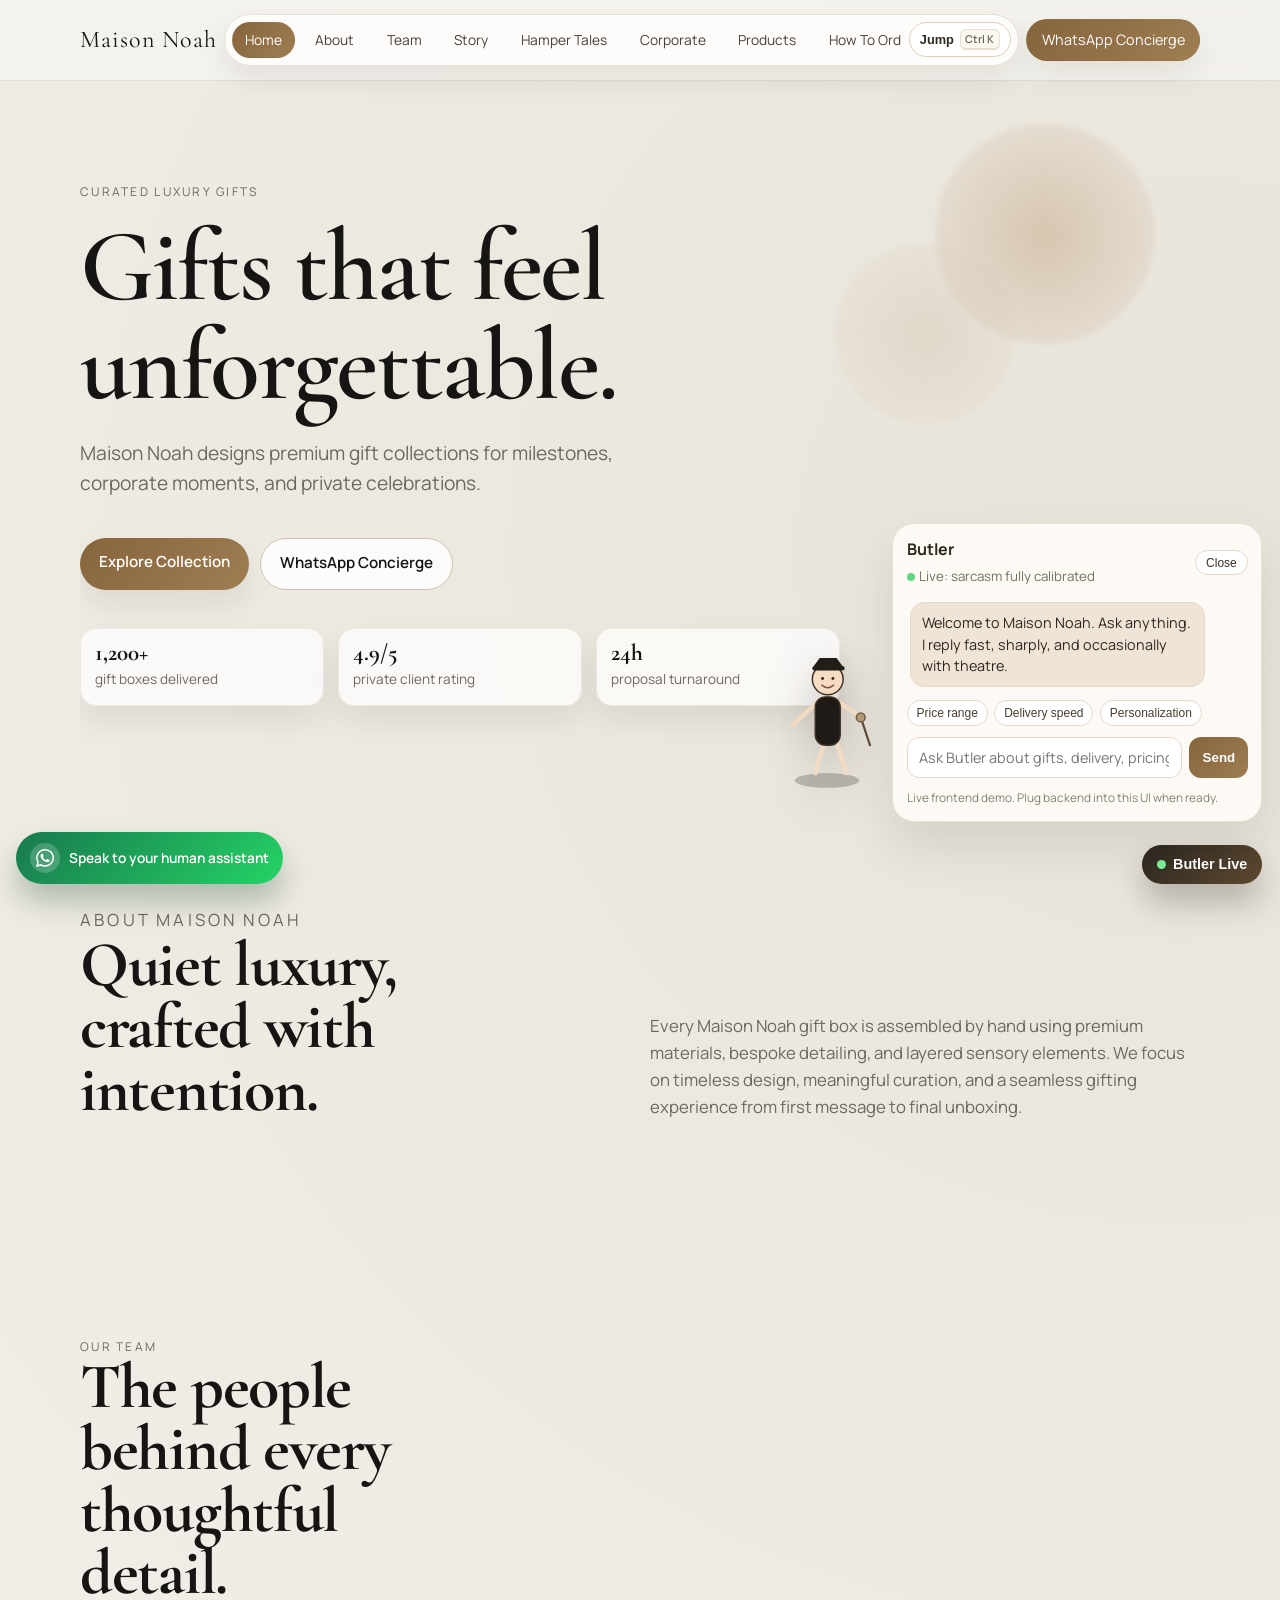
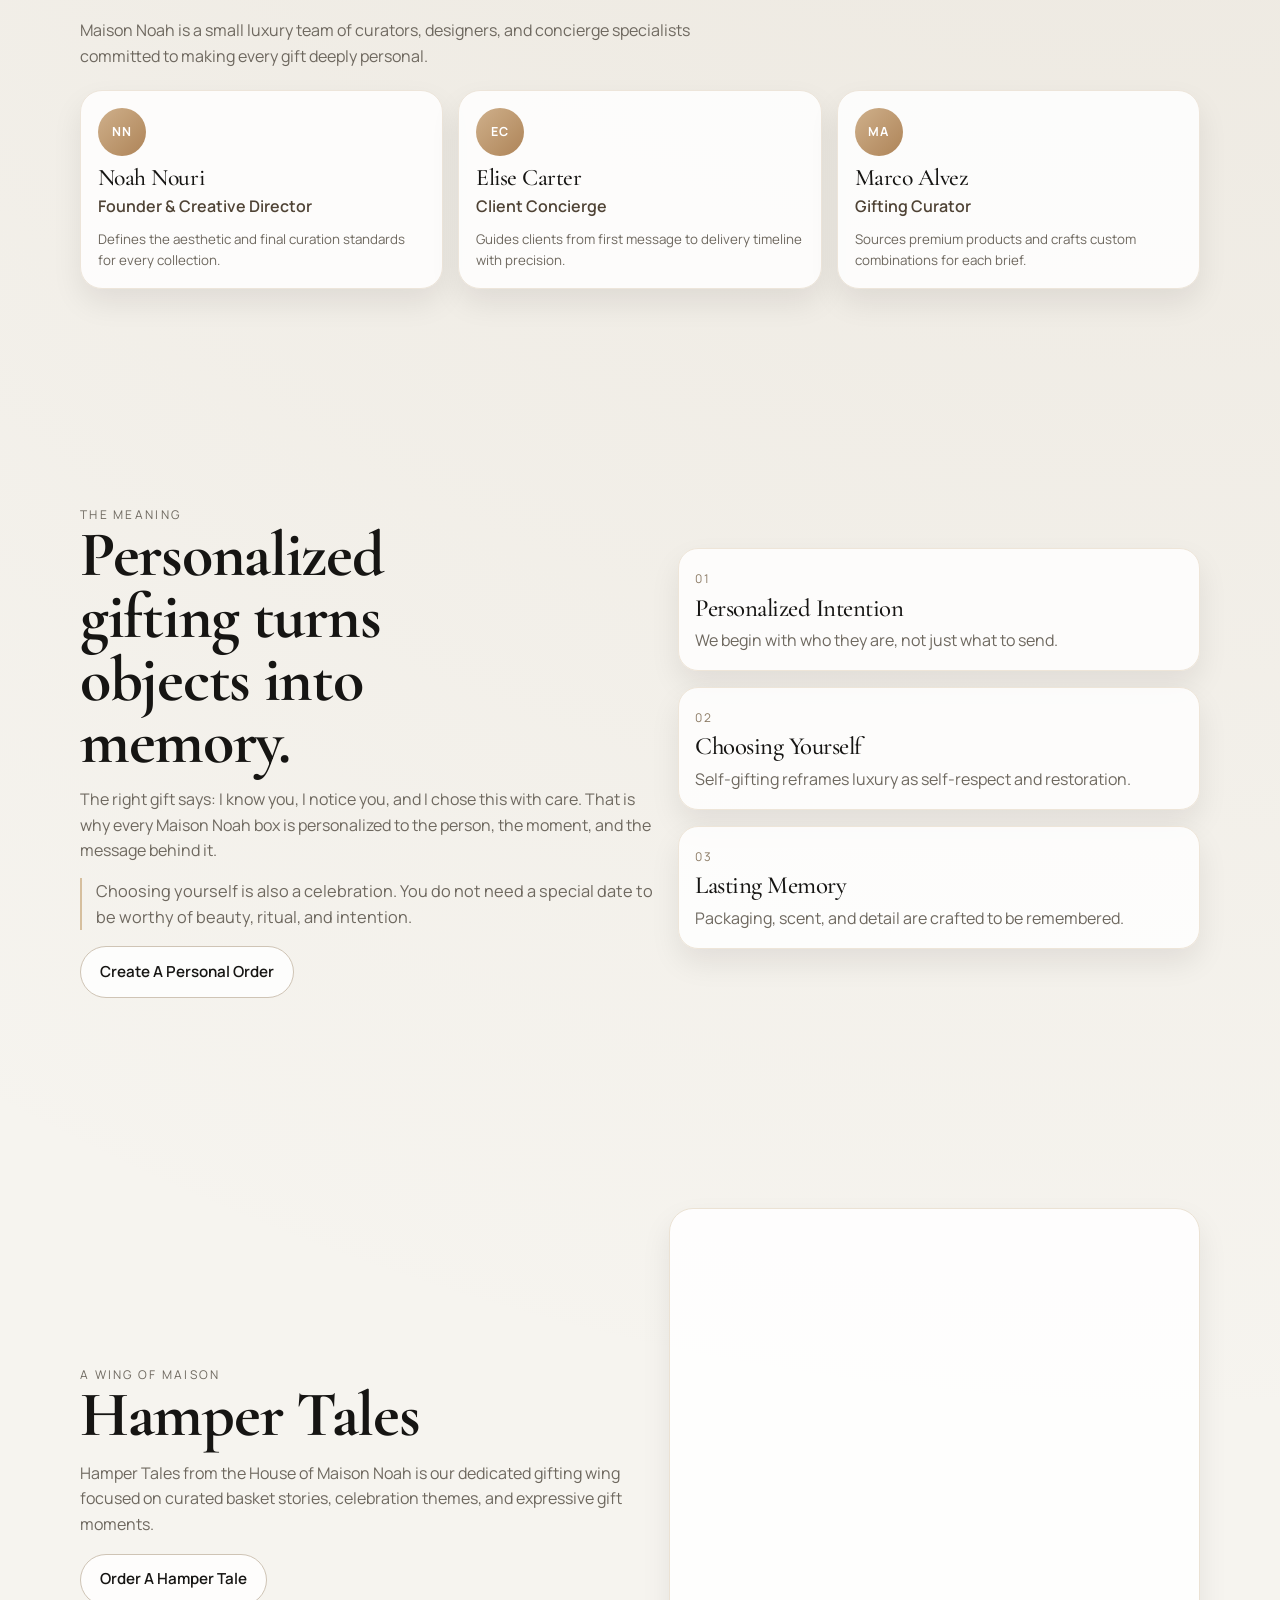
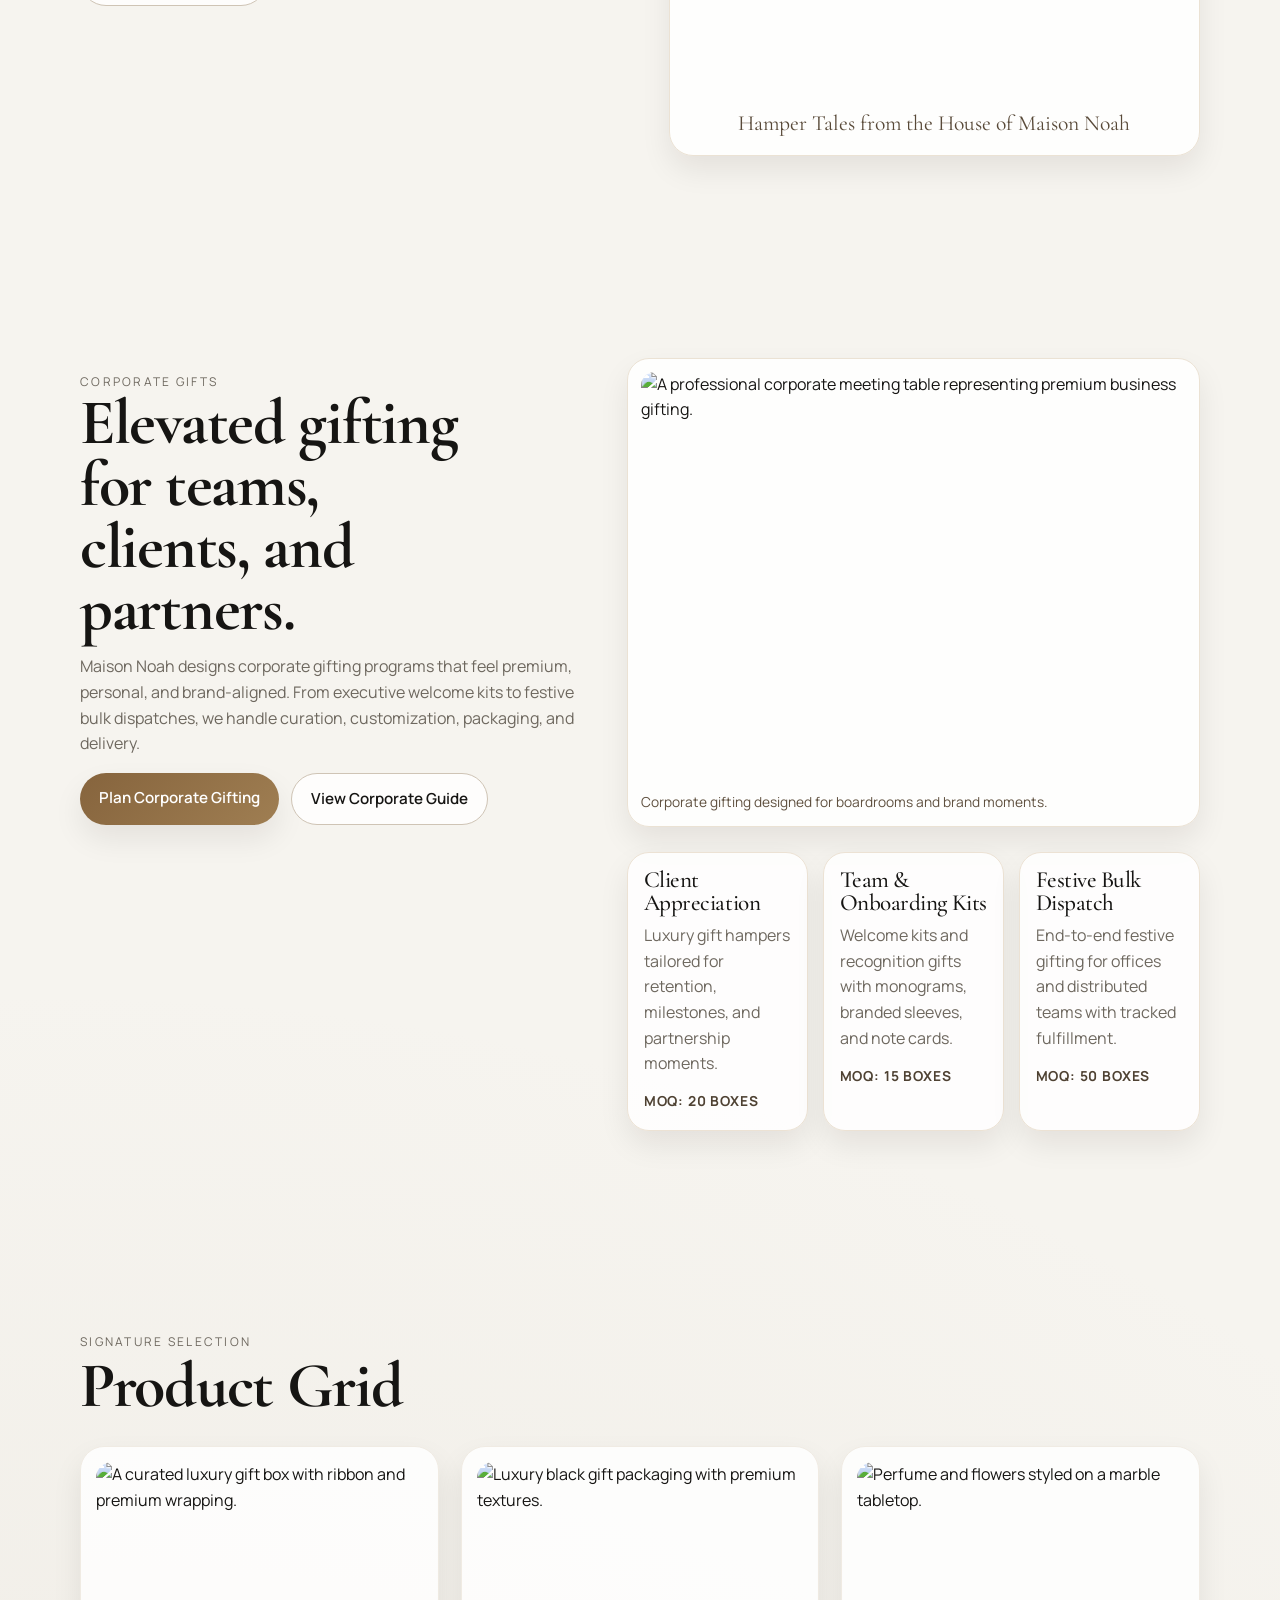
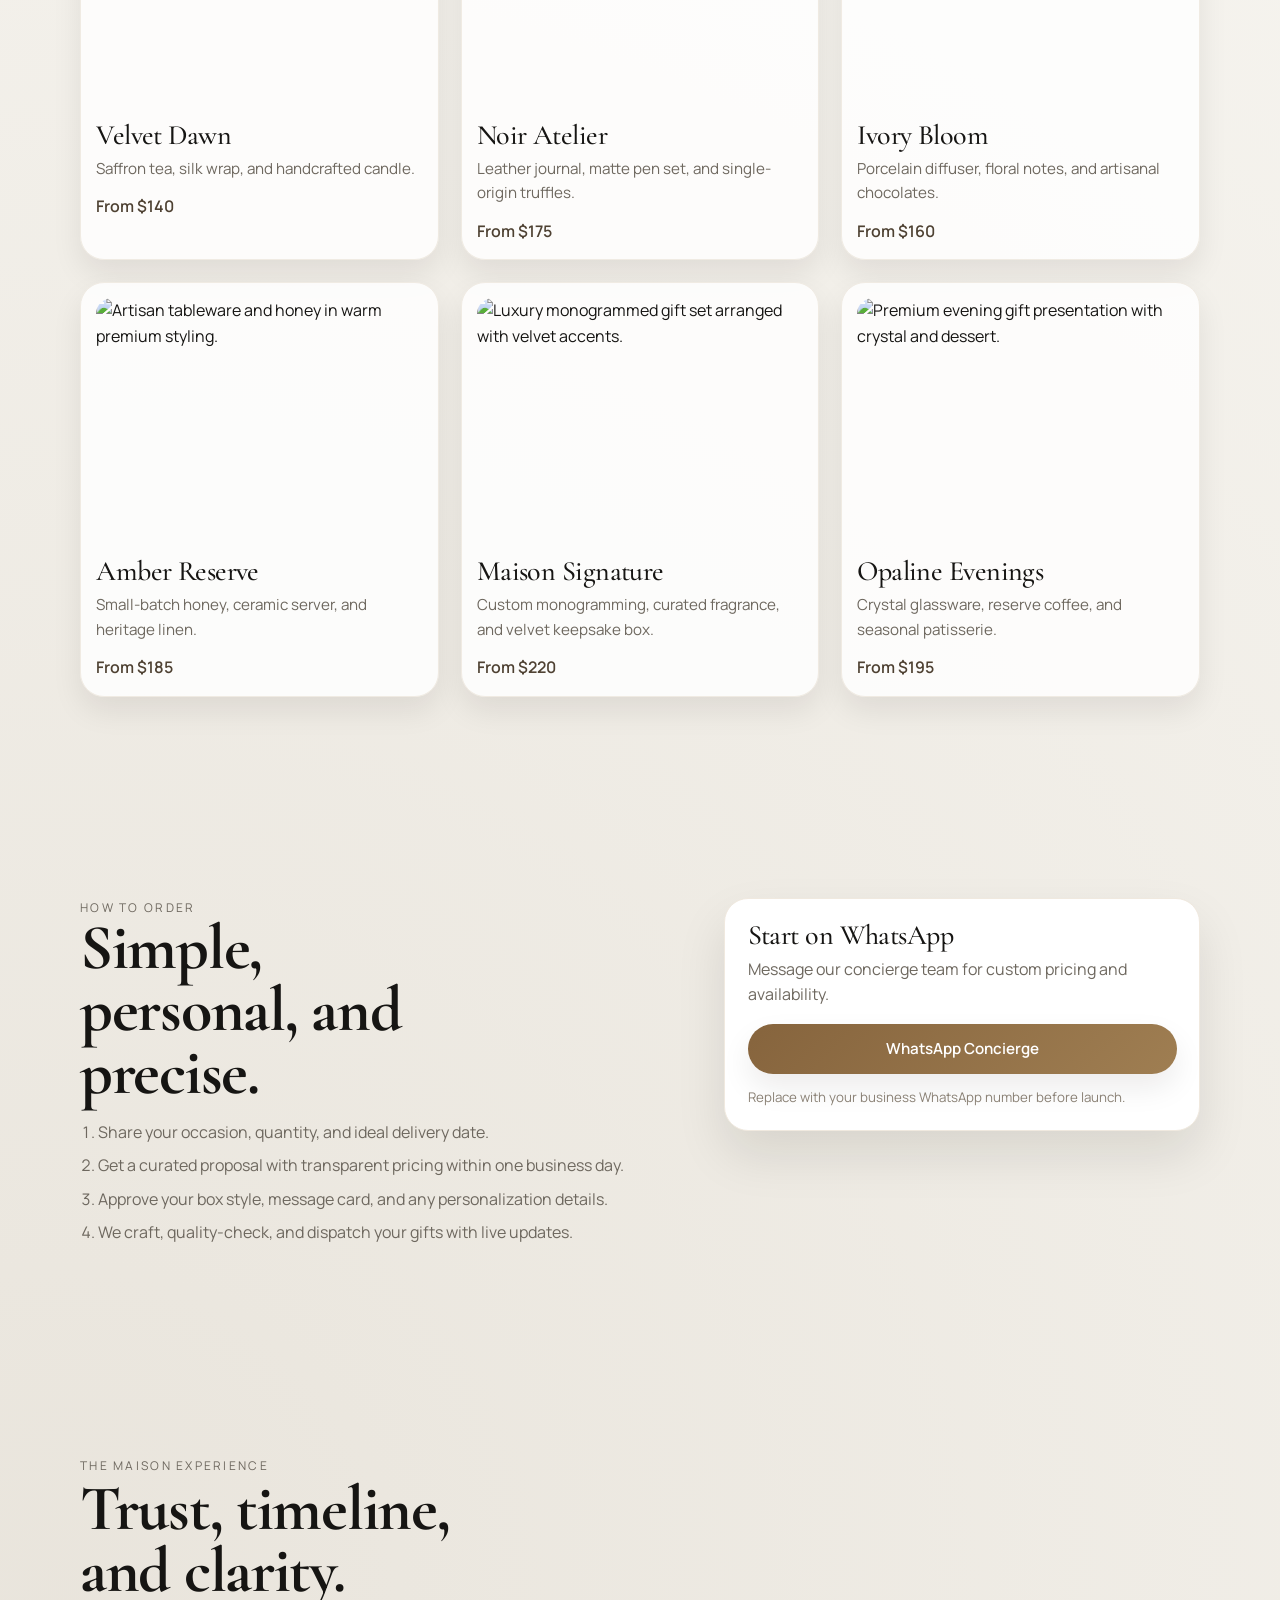
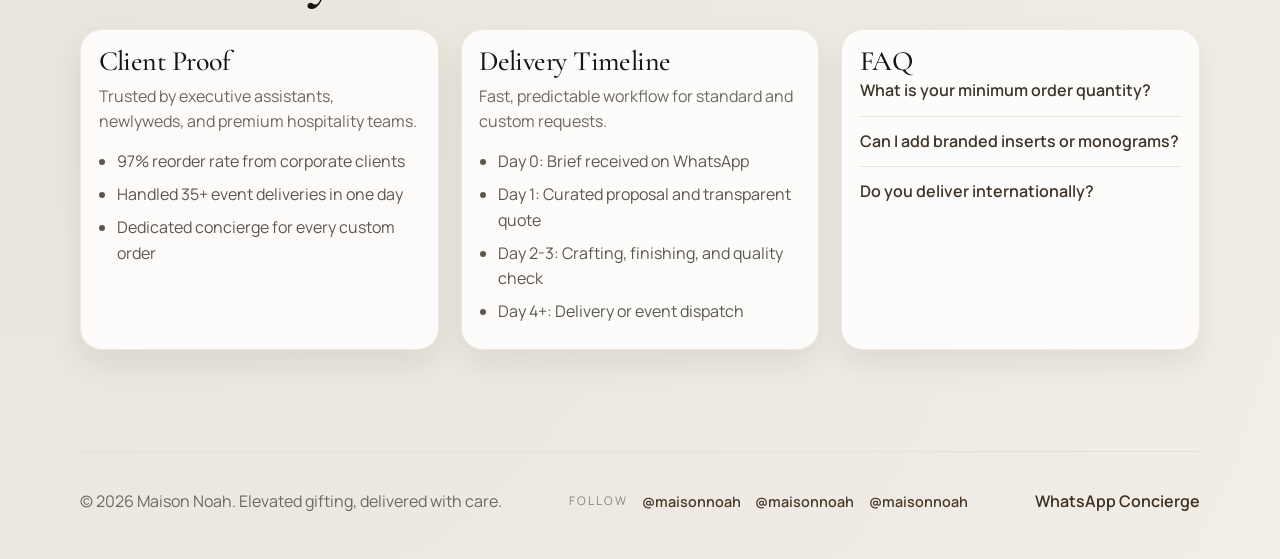
==== index.html @ fbd6e241 "Initial commit" ====
<!doctype html>
<html lang="en">
  <head>
    <meta charset="UTF-8" />
    <meta name="viewport" content="width=device-width, initial-scale=1.0" />
    <title>Maison Noah | Luxury Gifts</title>
    <meta
      name="description"
      content="Maison Noah crafts elevated gifts with timeless materials and impeccable presentation."
    />
    <meta name="theme-color" content="#f6f4ef" />
    <link rel="canonical" href="https://maisonnoah.com/" />
    <meta property="og:type" content="website" />
    <meta property="og:title" content="Maison Noah | Luxury Gifts" />
    <meta
      property="og:description"
      content="Curated luxury gift boxes for private celebrations and premium corporate moments."
    />
    <meta property="og:url" content="https://maisonnoah.com/" />
    <meta
      property="og:image"
      content="https://images.unsplash.com/photo-1512909006721-3d6018887383?auto=format&fit=crop&w=1200&q=80"
    />
    <meta name="twitter:card" content="summary_large_image" />
    <meta name="twitter:title" content="Maison Noah | Luxury Gifts" />
    <meta
      name="twitter:description"
      content="Curated luxury gift boxes for private celebrations and premium corporate moments."
    />
    <meta
      name="twitter:image"
      content="https://images.unsplash.com/photo-1512909006721-3d6018887383?auto=format&fit=crop&w=1200&q=80"
    />
    <link
      rel="icon"
      href="data:image/svg+xml,%3Csvg xmlns='http://www.w3.org/2000/svg' viewBox='0 0 64 64'%3E%3Crect width='64' height='64' rx='14' fill='%23161513'/%3E%3Ctext x='50%25' y='56%25' text-anchor='middle' font-family='Georgia,serif' font-size='32' fill='%23f6f4ef'%3EM%3C/text%3E%3C/svg%3E"
    />
    <link rel="preconnect" href="https://fonts.googleapis.com" />
    <link rel="preconnect" href="https://fonts.gstatic.com" crossorigin />
    <link
      rel="preload"
      as="style"
      href="https://fonts.googleapis.com/css2?family=Cormorant+Garamond:wght@400;500;600;700&family=Manrope:wght@400;500;600&display=swap"
      onload="this.onload=null;this.rel='stylesheet'"
    />
    <noscript>
      <link
        href="https://fonts.googleapis.com/css2?family=Cormorant+Garamond:wght@400;500;600;700&family=Manrope:wght@400;500;600&display=swap"
        rel="stylesheet"
      />
    </noscript>
    <link rel="stylesheet" href="styles.css" />
    <script type="application/ld+json">
      {
        "@context": "https://schema.org",
        "@type": "Organization",
        "name": "Maison Noah",
        "url": "https://maisonnoah.com/",
        "logo": "https://maisonnoah.com/logo.png",
        "sameAs": ["https://wa.me/15550000000"],
        "description": "Luxury gift brand offering custom and ready-to-order premium gift boxes."
      }
    </script>
  </head>
  <body>
    <div class="scroll-progress" aria-hidden="true"></div>

    <header class="site-header">
      <div class="header-shell">
        <a class="brand" href="#top" aria-label="Maison Noah home">Maison Noah</a>
        <nav class="smart-nav" aria-label="Quick section navigation">
          <div class="smart-nav-track">
            <a class="smart-link active" href="#home" data-section="home">Home</a>
            <a class="smart-link" href="#about" data-section="about">About</a>
            <a class="smart-link" href="#team" data-section="team">Team</a>
            <a class="smart-link" href="#story" data-section="story">Story</a>
            <a class="smart-link" href="#hamper-tales" data-section="hamper-tales">Hamper Tales</a>
            <a class="smart-link" href="#corporate" data-section="corporate">Corporate</a>
            <a class="smart-link" href="#products" data-section="products">Products</a>
            <a class="smart-link" href="#ordering" data-section="ordering">How To Order</a>
            <a class="smart-link" href="#experience" data-section="experience">FAQ</a>
          </div>
          <button class="quick-jump-trigger" type="button" aria-haspopup="dialog" aria-controls="quick-jump">
            Jump
            <kbd>Ctrl K</kbd>
          </button>
        </nav>
        <a class="header-cta" href="https://wa.me/15550000000?text=Hello%20Maison%20Noah%2C%20I%20want%20to%20place%20an%20order." target="_blank" rel="noreferrer">WhatsApp Concierge</a>
      </div>
    </header>

    <main id="top">
      <section class="hero section reveal" id="home">
        <p class="eyebrow">Curated Luxury Gifts</p>
        <h1>
          Gifts that feel<br />
          unforgettable.
        </h1>
        <p class="hero-copy">
          Maison Noah designs premium gift collections for milestones, corporate moments,
          and private celebrations.
        </p>
        <div class="hero-actions">
          <a class="btn btn-solid" href="#products">Explore Collection</a>
          <a
            class="btn btn-outline"
            href="https://wa.me/15550000000?text=Hello%20Maison%20Noah%2C%20please%20share%20your%20gift%20catalog."
            target="_blank"
            rel="noreferrer"
          >
            WhatsApp Concierge
          </a>
        </div>
        <div class="hero-proof">
          <div>
            <strong>1,200+</strong>
            <span>gift boxes delivered</span>
          </div>
          <div>
            <strong>4.9/5</strong>
            <span>private client rating</span>
          </div>
          <div>
            <strong>24h</strong>
            <span>proposal turnaround</span>
          </div>
        </div>
        <div class="hero-aura" aria-hidden="true">
          <span class="aura aura-1"></span>
          <span class="aura aura-2"></span>
        </div>
      </section>

      <section class="about section reveal" id="about">
        <div>
          <p class="eyebrow">About Maison Noah</p>
          <h2>Quiet luxury, crafted with intention.</h2>
        </div>
        <p>
          Every Maison Noah gift box is assembled by hand using premium materials, bespoke
          detailing, and layered sensory elements. We focus on timeless design, meaningful
          curation, and a seamless gifting experience from first message to final unboxing.
        </p>
      </section>

      <section class="team section reveal" id="team">
        <div class="team-head">
          <p class="eyebrow">Our Team</p>
          <h2>The people behind every thoughtful detail.</h2>
          <p>
            Maison Noah is a small luxury team of curators, designers, and concierge
            specialists committed to making every gift deeply personal.
          </p>
        </div>
        <div class="team-grid">
          <article class="team-card reveal">
            <span class="team-avatar" aria-hidden="true">NN</span>
            <h3>Noah Nouri</h3>
            <p>Founder & Creative Director</p>
            <small>Defines the aesthetic and final curation standards for every collection.</small>
          </article>
          <article class="team-card reveal">
            <span class="team-avatar" aria-hidden="true">EC</span>
            <h3>Elise Carter</h3>
            <p>Client Concierge</p>
            <small>Guides clients from first message to delivery timeline with precision.</small>
          </article>
          <article class="team-card reveal">
            <span class="team-avatar" aria-hidden="true">MA</span>
            <h3>Marco Alvez</h3>
            <p>Gifting Curator</p>
            <small>Sources premium products and crafts custom combinations for each brief.</small>
          </article>
        </div>
      </section>

      <section class="story section reveal" id="story">
        <div class="story-copy">
          <p class="eyebrow">The Meaning</p>
          <h2>Personalized gifting turns objects into memory.</h2>
          <p>
            The right gift says: I know you, I notice you, and I chose this with care.
            That is why every Maison Noah box is personalized to the person, the moment,
            and the message behind it.
          </p>
          <p class="story-quote">
            Choosing yourself is also a celebration. You do not need a special date to be
            worthy of beauty, ritual, and intention.
          </p>
          <a class="btn btn-outline" href="#ordering">Create A Personal Order</a>
        </div>
        <div class="story-flow">
          <article class="story-card reveal">
            <span>01</span>
            <h3>Personalized Intention</h3>
            <p>We begin with who they are, not just what to send.</p>
          </article>
          <article class="story-card reveal">
            <span>02</span>
            <h3>Choosing Yourself</h3>
            <p>Self-gifting reframes luxury as self-respect and restoration.</p>
          </article>
          <article class="story-card reveal">
            <span>03</span>
            <h3>Lasting Memory</h3>
            <p>Packaging, scent, and detail are crafted to be remembered.</p>
          </article>
        </div>
      </section>

      <section class="wing section reveal" id="hamper-tales">
        <div class="wing-copy">
          <p class="eyebrow">A Wing Of Maison</p>
          <h2>Hamper Tales</h2>
          <p>
            Hamper Tales from the House of Maison Noah is our dedicated gifting wing focused
            on curated basket stories, celebration themes, and expressive gift moments.
          </p>
          <a class="btn btn-outline" href="#ordering">Order A Hamper Tale</a>
        </div>
        <figure class="wing-media">
          <img
            id="hamper-tales-image"
            src="HT.png"
            alt="Hamper Tales logo and gift hamper illustration from the House of Maison Noah."
            loading="lazy"
            decoding="async"
          />
          <figcaption>Hamper Tales from the House of Maison Noah</figcaption>
        </figure>
      </section>

      <section class="corporate section reveal" id="corporate">
        <div class="corporate-copy">
          <p class="eyebrow">Corporate Gifts</p>
          <h2>Elevated gifting for teams, clients, and partners.</h2>
          <p>
            Maison Noah designs corporate gifting programs that feel premium, personal,
            and brand-aligned. From executive welcome kits to festive bulk dispatches, we
            handle curation, customization, packaging, and delivery.
          </p>
          <div class="corporate-actions">
            <a class="btn btn-solid" href="#ordering">Plan Corporate Gifting</a>
            <a class="btn btn-outline" href="corporate.html">View Corporate Guide</a>
          </div>
        </div>
        <figure class="corporate-visual reveal">
          <img
            src="https://images.unsplash.com/photo-1542744173-8e7e53415bb0?auto=format&fit=crop&w=1200&q=80"
            srcset="
              https://images.unsplash.com/photo-1542744173-8e7e53415bb0?auto=format&fit=crop&w=700&q=80 700w,
              https://images.unsplash.com/photo-1542744173-8e7e53415bb0?auto=format&fit=crop&w=1000&q=80 1000w,
              https://images.unsplash.com/photo-1542744173-8e7e53415bb0?auto=format&fit=crop&w=1400&q=80 1400w
            "
            sizes="(min-width: 1080px) 34vw, (min-width: 720px) 44vw, 92vw"
            alt="A professional corporate meeting table representing premium business gifting."
            loading="lazy"
            decoding="async"
          />
          <figcaption>Corporate gifting designed for boardrooms and brand moments.</figcaption>
        </figure>
        <div class="corporate-grid">
          <article class="corporate-card reveal">
            <h3>Client Appreciation</h3>
            <p>Luxury gift hampers tailored for retention, milestones, and partnership moments.</p>
            <span>MOQ: 20 boxes</span>
          </article>
          <article class="corporate-card reveal">
            <h3>Team & Onboarding Kits</h3>
            <p>Welcome kits and recognition gifts with monograms, branded sleeves, and note cards.</p>
            <span>MOQ: 15 boxes</span>
          </article>
          <article class="corporate-card reveal">
            <h3>Festive Bulk Dispatch</h3>
            <p>End-to-end festive gifting for offices and distributed teams with tracked fulfillment.</p>
            <span>MOQ: 50 boxes</span>
          </article>
        </div>
      </section>

      <section class="section reveal" id="products">
        <p class="eyebrow">Signature Selection</p>
        <h2 class="section-title">Product Grid</h2>
        <div class="product-grid">
          <article class="product-card reveal">
            <img
              class="product-image"
              src="https://images.unsplash.com/photo-1512909006721-3d6018887383?auto=format&fit=crop&w=900&q=80"
              srcset="
                https://images.unsplash.com/photo-1512909006721-3d6018887383?auto=format&fit=crop&w=600&q=80 600w,
                https://images.unsplash.com/photo-1512909006721-3d6018887383?auto=format&fit=crop&w=900&q=80 900w,
                https://images.unsplash.com/photo-1512909006721-3d6018887383?auto=format&fit=crop&w=1400&q=80 1400w
              "
              sizes="(min-width: 1080px) 30vw, (min-width: 720px) 46vw, 92vw"
              alt="A curated luxury gift box with ribbon and premium wrapping."
              loading="lazy"
              decoding="async"
            />
            <h3>Velvet Dawn</h3>
            <p>Saffron tea, silk wrap, and handcrafted candle.</p>
            <span>From $140</span>
          </article>
          <article class="product-card reveal">
            <img
              class="product-image"
              src="https://images.unsplash.com/photo-1521572163474-6864f9cf17ab?auto=format&fit=crop&w=900&q=80"
              srcset="
                https://images.unsplash.com/photo-1521572163474-6864f9cf17ab?auto=format&fit=crop&w=600&q=80 600w,
                https://images.unsplash.com/photo-1521572163474-6864f9cf17ab?auto=format&fit=crop&w=900&q=80 900w,
                https://images.unsplash.com/photo-1521572163474-6864f9cf17ab?auto=format&fit=crop&w=1400&q=80 1400w
              "
              sizes="(min-width: 1080px) 30vw, (min-width: 720px) 46vw, 92vw"
              alt="Luxury black gift packaging with premium textures."
              loading="lazy"
              decoding="async"
            />
            <h3>Noir Atelier</h3>
            <p>Leather journal, matte pen set, and single-origin truffles.</p>
            <span>From $175</span>
          </article>
          <article class="product-card reveal">
            <img
              class="product-image"
              src="https://images.unsplash.com/photo-1590736969955-71cc94901144?auto=format&fit=crop&w=900&q=80"
              srcset="
                https://images.unsplash.com/photo-1590736969955-71cc94901144?auto=format&fit=crop&w=600&q=80 600w,
                https://images.unsplash.com/photo-1590736969955-71cc94901144?auto=format&fit=crop&w=900&q=80 900w,
                https://images.unsplash.com/photo-1590736969955-71cc94901144?auto=format&fit=crop&w=1400&q=80 1400w
              "
              sizes="(min-width: 1080px) 30vw, (min-width: 720px) 46vw, 92vw"
              alt="Perfume and flowers styled on a marble tabletop."
              loading="lazy"
              decoding="async"
            />
            <h3>Ivory Bloom</h3>
            <p>Porcelain diffuser, floral notes, and artisanal chocolates.</p>
            <span>From $160</span>
          </article>
          <article class="product-card reveal">
            <img
              class="product-image"
              src="https://images.unsplash.com/photo-1498049794561-7780e7231661?auto=format&fit=crop&w=900&q=80"
              srcset="
                https://images.unsplash.com/photo-1498049794561-7780e7231661?auto=format&fit=crop&w=600&q=80 600w,
                https://images.unsplash.com/photo-1498049794561-7780e7231661?auto=format&fit=crop&w=900&q=80 900w,
                https://images.unsplash.com/photo-1498049794561-7780e7231661?auto=format&fit=crop&w=1400&q=80 1400w
              "
              sizes="(min-width: 1080px) 30vw, (min-width: 720px) 46vw, 92vw"
              alt="Artisan tableware and honey in warm premium styling."
              loading="lazy"
              decoding="async"
            />
            <h3>Amber Reserve</h3>
            <p>Small-batch honey, ceramic server, and heritage linen.</p>
            <span>From $185</span>
          </article>
          <article class="product-card reveal">
            <img
              class="product-image"
              src="https://images.unsplash.com/photo-1515377905703-c4788e51af15?auto=format&fit=crop&w=900&q=80"
              srcset="
                https://images.unsplash.com/photo-1515377905703-c4788e51af15?auto=format&fit=crop&w=600&q=80 600w,
                https://images.unsplash.com/photo-1515377905703-c4788e51af15?auto=format&fit=crop&w=900&q=80 900w,
                https://images.unsplash.com/photo-1515377905703-c4788e51af15?auto=format&fit=crop&w=1400&q=80 1400w
              "
              sizes="(min-width: 1080px) 30vw, (min-width: 720px) 46vw, 92vw"
              alt="Luxury monogrammed gift set arranged with velvet accents."
              loading="lazy"
              decoding="async"
            />
            <h3>Maison Signature</h3>
            <p>Custom monogramming, curated fragrance, and velvet keepsake box.</p>
            <span>From $220</span>
          </article>
          <article class="product-card reveal">
            <img
              class="product-image"
              src="https://images.unsplash.com/photo-1481391032119-d89fee407e44?auto=format&fit=crop&w=900&q=80"
              srcset="
                https://images.unsplash.com/photo-1481391032119-d89fee407e44?auto=format&fit=crop&w=600&q=80 600w,
                https://images.unsplash.com/photo-1481391032119-d89fee407e44?auto=format&fit=crop&w=900&q=80 900w,
                https://images.unsplash.com/photo-1481391032119-d89fee407e44?auto=format&fit=crop&w=1400&q=80 1400w
              "
              sizes="(min-width: 1080px) 30vw, (min-width: 720px) 46vw, 92vw"
              alt="Premium evening gift presentation with crystal and dessert."
              loading="lazy"
              decoding="async"
            />
            <h3>Opaline Evenings</h3>
            <p>Crystal glassware, reserve coffee, and seasonal patisserie.</p>
            <span>From $195</span>
          </article>
        </div>
      </section>

      <section class="ordering section reveal" id="ordering">
        <div>
          <p class="eyebrow">How To Order</p>
          <h2>Simple, personal, and precise.</h2>
          <ol>
            <li>Share your occasion, quantity, and ideal delivery date.</li>
            <li>Get a curated proposal with transparent pricing within one business day.</li>
            <li>Approve your box style, message card, and any personalization details.</li>
            <li>We craft, quality-check, and dispatch your gifts with live updates.</li>
          </ol>
        </div>
        <div class="order-card">
          <h3>Start on WhatsApp</h3>
          <p>Message our concierge team for custom pricing and availability.</p>
          <a
            class="btn btn-solid full"
            href="https://wa.me/15550000000?text=Hello%20Maison%20Noah%2C%20I%20would%20like%20to%20place%20a%20gift%20order."
            target="_blank"
            rel="noreferrer"
          >
            WhatsApp Concierge
          </a>
          <small>Replace with your business WhatsApp number before launch.</small>
        </div>
      </section>

      <section class="section reveal" id="experience">
        <p class="eyebrow">The Maison Experience</p>
        <h2 class="section-title">Trust, timeline, and clarity.</h2>
        <div class="experience-grid">
          <article class="experience-card reveal">
            <h3>Client Proof</h3>
            <p>Trusted by executive assistants, newlyweds, and premium hospitality teams.</p>
            <ul>
              <li>97% reorder rate from corporate clients</li>
              <li>Handled 35+ event deliveries in one day</li>
              <li>Dedicated concierge for every custom order</li>
            </ul>
          </article>
          <article class="experience-card reveal">
            <h3>Delivery Timeline</h3>
            <p>Fast, predictable workflow for standard and custom requests.</p>
            <ul>
              <li>Day 0: Brief received on WhatsApp</li>
              <li>Day 1: Curated proposal and transparent quote</li>
              <li>Day 2-3: Crafting, finishing, and quality check</li>
              <li>Day 4+: Delivery or event dispatch</li>
            </ul>
          </article>
          <article class="experience-card reveal faq-card">
            <h3>FAQ</h3>
            <details>
              <summary>What is your minimum order quantity?</summary>
              <p>Ready boxes start from one unit. Custom corporate builds start from 20 units.</p>
            </details>
            <details>
              <summary>Can I add branded inserts or monograms?</summary>
              <p>Yes. We offer monograms, logo sleeves, card inserts, and ribbon customization.</p>
            </details>
            <details>
              <summary>Do you deliver internationally?</summary>
              <p>We currently deliver nationwide and offer international dispatch on request.</p>
            </details>
          </article>
        </div>
      </section>
    </main>

    <div class="quick-jump" id="quick-jump" hidden aria-hidden="true">
      <button class="quick-jump-backdrop" type="button" data-close-jump aria-label="Close quick jump"></button>
      <div class="quick-jump-panel" role="dialog" aria-modal="true" aria-labelledby="quick-jump-title">
        <div class="quick-jump-head">
          <p id="quick-jump-title">Jump To Section</p>
          <button class="quick-jump-close" type="button" data-close-jump aria-label="Close quick jump">Close</button>
        </div>
        <label class="quick-jump-label" for="quick-jump-input">Search sections</label>
        <input id="quick-jump-input" class="quick-jump-input" type="text" placeholder="Type Home, Team, Products..." autocomplete="off" />
        <ul class="quick-jump-list">
          <li><a href="#home" data-search="home hero maison noah">Home <small>Brand intro</small></a></li>
          <li><a href="#about" data-search="about maison story luxury brand">About <small>Who we are</small></a></li>
          <li><a href="#team" data-search="team founder concierge curator">Team <small>People behind Maison Noah</small></a></li>
          <li><a href="#story" data-search="story gifting personalization affection">Story <small>Personalized gifting meaning</small></a></li>
          <li><a href="#hamper-tales" data-search="hamper tales wing maison basket gifts">Hamper Tales <small>A wing of Maison Noah</small></a></li>
          <li><a href="#corporate" data-search="corporate gifting b2b team client gifts">Corporate <small>Business gifting programs</small></a></li>
          <li><a href="#products" data-search="products collection gifts catalog">Products <small>Signature collection</small></a></li>
          <li><a href="#ordering" data-search="how to order ordering process whatsapp">How To Order <small>Steps and concierge</small></a></li>
          <li><a href="#experience" data-search="faq timeline client proof">FAQ <small>Trust and delivery details</small></a></li>
        </ul>
      </div>
    </div>

    <button class="butler-launcher" type="button" aria-controls="butler-chat" aria-expanded="true">
      <span class="butler-live-dot" aria-hidden="true"></span>
      Butler Live
    </button>

    <section class="butler-window open" id="butler-chat" aria-hidden="false">
      <header class="butler-head">
        <div>
          <p>Butler</p>
          <small>
            <span class="butler-status-dot" aria-hidden="true"></span>
            <span id="butler-status-text">Live: sarcasm fully calibrated</span>
          </small>
        </div>
        <button class="butler-close" type="button" aria-label="Close Butler chat">Close</button>
      </header>
      <ul class="butler-messages" aria-live="polite">
        <li class="butler-msg butler-msg-assistant">
          Welcome to Maison Noah. Ask anything. I reply fast, sharply, and occasionally with theatre.
        </li>
      </ul>
      <div class="butler-prompts" aria-label="Suggested questions">
        <button class="butler-prompt" type="button" data-prompt="What is your price range?">Price range</button>
        <button class="butler-prompt" type="button" data-prompt="How fast is delivery?">Delivery speed</button>
        <button class="butler-prompt" type="button" data-prompt="Can you personalize gifts?">Personalization</button>
      </div>
      <form class="butler-form">
        <label class="sr-only" for="butler-input">Message Butler</label>
        <input id="butler-input" type="text" placeholder="Ask Butler about gifts, delivery, pricing..." autocomplete="off" />
        <button type="submit">Send</button>
      </form>
      <small class="butler-note">Live frontend demo. Plug backend into this UI when ready.</small>
    </section>

    <div class="butler-comedian" aria-hidden="true">
      <svg viewBox="0 0 180 230" focusable="false">
        <ellipse class="comedian-shadow" cx="90" cy="212" rx="44" ry="10"></ellipse>
        <g class="comedian-dancer">
          <path class="comedian-leg comedian-leg-left" d="M86 162 L74 202" stroke-linecap="round"></path>
          <path class="comedian-leg comedian-leg-right" d="M104 162 L116 202" stroke-linecap="round"></path>
          <path class="comedian-arm comedian-arm-left" d="M74 108 L44 136" stroke-linecap="round"></path>
          <path class="comedian-arm comedian-arm-right" d="M106 106 L138 126" stroke-linecap="round"></path>
          <rect class="comedian-body" x="74" y="98" width="34" height="66" rx="14"></rect>
          <circle class="comedian-head" cx="91" cy="74" r="21"></circle>
          <path class="comedian-hat" d="M72 56 H111 L103 45 H80 Z"></path>
          <rect class="comedian-hat-brim" x="70" y="56" width="44" height="6" rx="3"></rect>
          <circle class="comedian-eye" cx="84" cy="73" r="2"></circle>
          <circle class="comedian-eye" cx="98" cy="73" r="2"></circle>
          <path class="comedian-smile" d="M83 82 Q91 89 99 82"></path>
          <line class="comedian-mic-rod" x1="136" y1="126" x2="149" y2="165"></line>
          <circle class="comedian-mic-head" cx="136" cy="126" r="6"></circle>
        </g>
      </svg>
    </div>

    <a
      class="mobile-whatsapp"
      href="https://wa.me/15550000000?text=Hello%20Maison%20Noah%2C%20I%20want%20to%20order%20a%20gift%20box."
      target="_blank"
      rel="noreferrer"
      aria-label="Speak to your human assistant on WhatsApp"
    >
      <span class="whatsapp-icon" aria-hidden="true">
        <svg viewBox="0 0 24 24" focusable="false">
          <path
            d="M20.52 3.48A11.86 11.86 0 0 0 12.07 0C5.52 0 .2 5.32.2 11.87c0 2.09.55 4.13 1.6 5.93L0 24l6.39-1.77a11.84 11.84 0 0 0 5.67 1.45h.01c6.54 0 11.86-5.32 11.86-11.87c0-3.17-1.23-6.14-3.41-8.33Zm-8.45 18.2h-.01a9.9 9.9 0 0 1-5.04-1.37l-.36-.21l-3.79 1.05l1.01-3.69l-.23-.38a9.9 9.9 0 0 1-1.52-5.28c0-5.47 4.45-9.92 9.93-9.92a9.86 9.86 0 0 1 7.03 2.91a9.83 9.83 0 0 1 2.9 7c0 5.47-4.45 9.92-9.92 9.92Zm5.45-7.43c-.3-.15-1.77-.87-2.04-.97c-.27-.1-.47-.15-.67.15c-.19.3-.77.97-.94 1.17c-.17.2-.35.22-.65.07c-.3-.15-1.26-.46-2.4-1.47c-.89-.79-1.48-1.76-1.65-2.06c-.17-.3-.02-.46.13-.61c.13-.13.3-.35.45-.52c.15-.17.2-.3.3-.5c.1-.2.05-.37-.02-.52c-.08-.15-.67-1.62-.92-2.22c-.24-.58-.49-.5-.67-.51h-.57c-.2 0-.52.08-.8.37c-.27.3-1.05 1.02-1.05 2.49c0 1.47 1.07 2.88 1.22 3.08c.15.2 2.1 3.2 5.09 4.49c.71.31 1.27.49 1.71.63c.72.23 1.38.2 1.9.12c.58-.09 1.77-.72 2.02-1.41c.25-.69.25-1.29.17-1.41c-.07-.12-.27-.2-.57-.35Z"
          ></path>
        </svg>
      </span>
      <span>Speak to your human assistant</span>
    </a>

    <footer class="site-footer reveal">
      <p>&copy; <span id="year"></span> Maison Noah. Elevated gifting, delivered with care.</p>
      <div class="footer-social" aria-label="Maison Noah social media">
        <span>Follow</span>
        <a href="https://instagram.com/maisonnoah" target="_blank" rel="noreferrer">@maisonnoah</a>
        <a href="https://tiktok.com/@maisonnoah" target="_blank" rel="noreferrer">@maisonnoah</a>
        <a href="https://pinterest.com/maisonnoah" target="_blank" rel="noreferrer">@maisonnoah</a>
      </div>
      <a
        href="https://wa.me/15550000000?text=Hello%20Maison%20Noah%2C%20I%20would%20like%20your%20catalog."
        target="_blank"
        rel="noreferrer"
      >
        WhatsApp Concierge
      </a>
    </footer>

    <script>
      document.getElementById("year").textContent = new Date().getFullYear();
      const progressBar = document.querySelector(".scroll-progress");
      const navLinks = Array.from(document.querySelectorAll(".smart-link"));
      const trackedSectionIds = ["home", "about", "team", "story", "hamper-tales", "corporate", "products", "ordering", "experience"];
      const jumpRoot = document.getElementById("quick-jump");
      const jumpInput = document.getElementById("quick-jump-input");
      const jumpTrigger = document.querySelector(".quick-jump-trigger");
      const jumpCloseButtons = Array.from(document.querySelectorAll("[data-close-jump]"));
      const jumpLinks = Array.from(document.querySelectorAll(".quick-jump-list a"));
      const hamperTalesImage = document.getElementById("hamper-tales-image");
      const butlerLauncher = document.querySelector(".butler-launcher");
      const butlerWindow = document.querySelector(".butler-window");
      const butlerClose = document.querySelector(".butler-close");
      const butlerMessages = document.querySelector(".butler-messages");
      const butlerForm = document.querySelector(".butler-form");
      const butlerInput = document.getElementById("butler-input");
      const butlerPromptButtons = Array.from(document.querySelectorAll(".butler-prompt"));
      const butlerStatusText = document.getElementById("butler-status-text");
      const pickRandom = (replies) => replies[Math.floor(Math.random() * replies.length)];
      const comedianReplies = {
        greeting: [
          "Hello. Butler here. You bring the question, I bring elegant sarcasm.",
          "Hi. Nice timing. I was just practicing premium-level wit.",
          "Welcome. Ask boldly. I only roast with affection."
        ],
        pricing: [
          "Our boxes start around $140. Luxury does not run on wishes and sunlight.",
          "From roughly $140 upward. Exquisite details are tragically not free.",
          "Entry point is around $140. Premium taste has a predictable side effect: price."
        ],
        delivery: [
          "Typical timeline is around 4+ days. Teleportation is still in beta.",
          "Usually a few days, depending on customization. We move fast, not magically.",
          "Standard delivery starts around day four. We prioritize precision over chaos."
        ],
        custom: [
          "Yes, personalization is our core craft. We make gifts that look intentionally chosen.",
          "Absolutely. Monograms, custom cards, curated themes. We do bespoke without drama.",
          "Custom requests are welcome. Give me details and I will pretend your standards are normal."
        ],
        thanks: [
          "You're welcome. Being efficient and charming is a burden I carry daily.",
          "Anytime. I live to serve and occasionally to judge silently.",
          "My pleasure. Try another question; this is fun."
        ],
        default: [
          "Excellent question. Give me specifics and I will be both helpful and mildly dramatic.",
          "I can help with pricing, delivery, and customization. Choose your adventure.",
          "Very interesting. Narrow it down a little and I will give you a sharp answer."
        ]
      };
      const liveStatuses = [
        "Live: sarcasm fully calibrated",
        "Live: politely roasting in real time",
        "Live: comedian concierge on duty",
        "Live: wit and logistics both online"
      ];

      const revealElements = document.querySelectorAll(".reveal");

      revealElements.forEach((el, index) => {
        if (el.closest(".product-grid") || el.closest(".experience-grid") || el.closest(".story-flow") || el.closest(".team-grid") || el.closest(".corporate-grid")) {
          el.style.transitionDelay = `${Math.min(index * 40, 300)}ms`;
        }
      });

      const reducedMotion = window.matchMedia("(prefers-reduced-motion: reduce)").matches;

      if (reducedMotion || !("IntersectionObserver" in window)) {
        revealElements.forEach((el) => el.classList.add("visible"));
      } else {
        const observer = new IntersectionObserver(
          (entries) => {
            entries.forEach((entry) => {
              if (entry.isIntersecting) entry.target.classList.add("visible");
            });
          },
          { threshold: 0.15 }
        );

        revealElements.forEach((el) => observer.observe(el));
      }

      const setActiveNav = (id) => {
        navLinks.forEach((link) => {
          const isActive = link.dataset.section === id;
          link.classList.toggle("active", isActive);
          if (isActive) {
            link.setAttribute("aria-current", "page");
            link.scrollIntoView({ block: "nearest", inline: "center" });
          } else {
            link.removeAttribute("aria-current");
          }
        });

        jumpLinks.forEach((link) => {
          const isMatch = link.getAttribute("href") === `#${id}`;
          link.classList.toggle("active", isMatch);
        });
      };

      if ("IntersectionObserver" in window) {
        const sectionObserver = new IntersectionObserver(
          (entries) => {
            entries.forEach((entry) => {
              if (entry.isIntersecting) setActiveNav(entry.target.id);
            });
          },
          { rootMargin: "-35% 0px -55% 0px", threshold: 0.01 }
        );

        trackedSectionIds.forEach((id) => {
          const section = document.getElementById(id);
          if (section) sectionObserver.observe(section);
        });
      }

      const openQuickJump = () => {
        if (!jumpRoot) return;
        jumpRoot.hidden = false;
        jumpRoot.removeAttribute("aria-hidden");
        requestAnimationFrame(() => jumpRoot.classList.add("open"));
        if (jumpInput) {
          jumpInput.value = "";
          jumpLinks.forEach((link) => (link.parentElement.hidden = false));
          jumpInput.focus();
        }
      };

      const closeQuickJump = () => {
        if (!jumpRoot) return;
        jumpRoot.classList.remove("open");
        jumpRoot.setAttribute("aria-hidden", "true");
        window.setTimeout(() => {
          jumpRoot.hidden = true;
        }, reducedMotion ? 0 : 220);
      };

      jumpTrigger?.addEventListener("click", openQuickJump);
      jumpCloseButtons.forEach((button) => button.addEventListener("click", closeQuickJump));
      jumpLinks.forEach((link) => link.addEventListener("click", closeQuickJump));

      jumpInput?.addEventListener("input", () => {
        const query = jumpInput.value.trim().toLowerCase();
        jumpLinks.forEach((link) => {
          const haystack = `${link.textContent} ${link.dataset.search}`.toLowerCase();
          const shouldShow = haystack.includes(query);
          link.parentElement.hidden = !shouldShow;
        });
      });

      const toggleButler = (open) => {
        if (!butlerWindow || !butlerLauncher) return;
        butlerWindow.classList.toggle("open", open);
        butlerWindow.setAttribute("aria-hidden", String(!open));
        butlerLauncher.setAttribute("aria-expanded", String(open));
        if (open && butlerInput) butlerInput.focus();
      };

      const appendButlerMessage = (text, role) => {
        if (!butlerMessages) return;
        const li = document.createElement("li");
        li.className = `butler-msg ${role === "user" ? "butler-msg-user" : "butler-msg-assistant"}`;
        li.textContent = text;
        const typingIndicator = butlerMessages.querySelector(".butler-typing");
        if (typingIndicator) {
          butlerMessages.insertBefore(li, typingIndicator);
        } else {
          butlerMessages.appendChild(li);
        }
        butlerMessages.scrollTop = butlerMessages.scrollHeight;
      };

      const setButlerTyping = (isTyping) => {
        if (!butlerMessages) return;
        let typingIndicator = butlerMessages.querySelector(".butler-typing");

        if (!typingIndicator && isTyping) {
          typingIndicator = document.createElement("li");
          typingIndicator.className = "butler-msg butler-msg-assistant butler-typing";
          typingIndicator.setAttribute("aria-hidden", "true");
          typingIndicator.innerHTML = "<span></span><span></span><span></span>";
          butlerMessages.appendChild(typingIndicator);
        }

        if (typingIndicator) {
          typingIndicator.hidden = !isTyping;
          butlerMessages.scrollTop = butlerMessages.scrollHeight;
        }
      };

      const createButlerReply = (message) => {
        const text = message.toLowerCase();

        if (text.includes("hello") || text.includes("hi") || text.includes("hey")) {
          return pickRandom(comedianReplies.greeting);
        }
        if (text.includes("price") || text.includes("cost") || text.includes("budget")) {
          return pickRandom(comedianReplies.pricing);
        }
        if (text.includes("delivery") || text.includes("ship") || text.includes("when")) {
          return pickRandom(comedianReplies.delivery);
        }
        if (text.includes("custom") || text.includes("personal") || text.includes("monogram")) {
          return pickRandom(comedianReplies.custom);
        }
        if (text.includes("thanks") || text.includes("thank you")) {
          return pickRandom(comedianReplies.thanks);
        }

        return pickRandom(comedianReplies.default);
      };

      const handleButlerMessage = (value) => {
        appendButlerMessage(value, "user");
        setButlerTyping(true);

        const replyDelay = reducedMotion ? 0 : Math.min(1700, 420 + value.length * 20);
        window.setTimeout(() => {
          setButlerTyping(false);
          appendButlerMessage(createButlerReply(value), "assistant");
        }, replyDelay);
      };

      butlerLauncher?.addEventListener("click", () => {
        const isOpen = butlerWindow?.classList.contains("open");
        toggleButler(!isOpen);
      });

      butlerClose?.addEventListener("click", () => toggleButler(false));

      butlerForm?.addEventListener("submit", (event) => {
        event.preventDefault();
        if (!butlerInput) return;
        const value = butlerInput.value.trim();
        if (!value) return;

        handleButlerMessage(value);
        butlerInput.value = "";
      });

      butlerPromptButtons.forEach((button) => {
        button.addEventListener("click", () => {
          const prompt = button.dataset.prompt;
          if (!prompt || !butlerInput) return;
          toggleButler(true);
          butlerInput.value = "";
          handleButlerMessage(prompt);
        });
      });

      if (butlerStatusText) {
        let statusIndex = 0;
        window.setInterval(() => {
          statusIndex = (statusIndex + 1) % liveStatuses.length;
          butlerStatusText.textContent = liveStatuses[statusIndex];
        }, 3400);
      }

      if (butlerLauncher) {
        window.setInterval(() => {
          if (butlerWindow?.classList.contains("open")) return;
          butlerLauncher.classList.add("nudge");
          window.setTimeout(() => {
            butlerLauncher.classList.remove("nudge");
          }, reducedMotion ? 0 : 780);
        }, 9000);
      }

      hamperTalesImage?.addEventListener("error", () => {
        hamperTalesImage.closest(".wing-media")?.classList.add("is-missing");
      });

      document.addEventListener("keydown", (event) => {
        if ((event.ctrlKey || event.metaKey) && event.key.toLowerCase() === "k") {
          event.preventDefault();
          openQuickJump();
        }
        if (event.key === "Escape" && jumpRoot && !jumpRoot.hidden) {
          closeQuickJump();
        }
        if (event.key === "Escape" && butlerWindow?.classList.contains("open")) {
          toggleButler(false);
        }
      });

      const updateProgress = () => {
        if (!progressBar) return;
        const max = document.documentElement.scrollHeight - window.innerHeight;
        const percent = max > 0 ? (window.scrollY / max) * 100 : 0;
        progressBar.style.width = `${percent}%`;
      };

      updateProgress();
      window.addEventListener("scroll", updateProgress, { passive: true });
      window.addEventListener("resize", updateProgress);
    </script>
  </body>
</html>
---- styles.css ----
:root {
  --bg: #f6f4ef;
  --surface: #ffffff;
  --text: #161513;
  --muted: #6e685f;
  --line: #e7e1d8;
  --accent: #9f7e52;
  --accent-strong: #86643d;
  --shadow-soft: 0 14px 30px rgba(24, 19, 12, 0.08);
  --shadow-strong: 0 24px 50px rgba(24, 19, 12, 0.1);
}

*,
*::before,
*::after {
  box-sizing: border-box;
}

html {
  scroll-behavior: smooth;
}

body {
  margin: 0;
  font-family: "Manrope", -apple-system, BlinkMacSystemFont, "Segoe UI", sans-serif;
  color: var(--text);
  background:
    radial-gradient(circle at 92% 8%, rgba(168, 146, 114, 0.17), transparent 38%),
    radial-gradient(circle at 5% 92%, rgba(209, 200, 185, 0.35), transparent 34%),
    var(--bg);
  line-height: 1.6;
  padding-bottom: 4.5rem;
}

.scroll-progress {
  position: fixed;
  left: 0;
  top: 0;
  z-index: 40;
  width: 0;
  height: 2px;
  background: linear-gradient(90deg, #c4a174, var(--accent-strong));
  box-shadow: 0 1px 10px rgba(98, 69, 37, 0.3);
}

img {
  max-width: 100%;
  display: block;
}

.site-header {
  position: sticky;
  top: 0;
  z-index: 12;
  padding: 0.6rem 0;
  backdrop-filter: blur(10px);
  background: rgba(246, 244, 239, 0.8);
  border-bottom: 1px solid rgba(157, 142, 117, 0.2);
}

.header-shell {
  width: min(1120px, 92vw);
  margin: 0 auto;
  display: flex;
  align-items: center;
  gap: 0.45rem;
  min-width: 0;
}

.smart-nav {
  flex: 1;
  min-width: 0;
  padding: 0.32rem;
  display: flex;
  gap: 0.5rem;
  align-items: center;
  border-radius: 999px;
  border: 1px solid #e8dfd1;
  background: rgba(255, 255, 255, 0.72);
  backdrop-filter: blur(8px);
  box-shadow: var(--shadow-soft);
}

.smart-nav-track {
  flex: 1;
  min-width: 0;
  display: flex;
  gap: 0.4rem;
  align-items: center;
  overflow-x: auto;
  scrollbar-width: none;
  -ms-overflow-style: none;
}

.smart-nav-track::-webkit-scrollbar {
  display: none;
}

.smart-link {
  text-decoration: none;
  font-size: 0.82rem;
  color: #4a4036;
  border: 1px solid transparent;
  border-radius: 999px;
  padding: 0.38rem 0.76rem;
  white-space: nowrap;
  transition: background-color 220ms ease, color 220ms ease, border-color 220ms ease;
}

.smart-link:hover {
  border-color: #dac9af;
}

.smart-link.active {
  color: #fff;
  border-color: transparent;
  background: linear-gradient(135deg, var(--accent-strong), var(--accent));
}

.quick-jump-trigger {
  border: 1px solid #ddcdb5;
  background: #fff;
  color: #30271f;
  border-radius: 999px;
  padding: 0.38rem 0.64rem;
  display: inline-flex;
  align-items: center;
  gap: 0.4rem;
  font-size: 0.8rem;
  font-weight: 600;
  cursor: pointer;
  white-space: nowrap;
  flex-shrink: 0;
}

.quick-jump-trigger kbd {
  display: none;
  font-family: "Manrope", sans-serif;
  font-size: 0.67rem;
  border: 1px solid #e8ddcf;
  border-bottom-width: 2px;
  border-radius: 6px;
  padding: 0.12rem 0.26rem;
  color: #6f6254;
  background: #fbf8f3;
}

.brand {
  color: var(--text);
  text-decoration: none;
  font-family: "Cormorant Garamond", Georgia, serif;
  font-size: 1.25rem;
  letter-spacing: 0.04em;
  white-space: nowrap;
  flex-shrink: 0;
}

.header-cta {
  text-decoration: none;
  color: #fff;
  border: 1px solid transparent;
  background: linear-gradient(135deg, var(--accent-strong), var(--accent));
  padding: 0.4rem 0.58rem;
  border-radius: 999px;
  font-size: 0.72rem;
  white-space: nowrap;
  flex-shrink: 0;
  box-shadow: var(--shadow-soft);
  transition: transform 220ms ease, box-shadow 220ms ease;
}

.header-cta:hover {
  transform: translateY(-1px);
  box-shadow: 0 18px 34px rgba(24, 19, 12, 0.14);
}

.section {
  width: min(1120px, 92vw);
  margin: 0 auto;
  padding: 4.5rem 0;
}

#home,
#about,
#team,
#story,
#hamper-tales,
#products,
#corporate,
#ordering,
#experience {
  scroll-margin-top: 8.6rem;
}

.hero {
  min-height: clamp(70vh, 76vh, 820px);
  display: grid;
  align-content: center;
  gap: 1rem;
  padding-top: 5.3rem;
  position: relative;
  overflow: hidden;
}

.eyebrow {
  margin: 0;
  font-size: 0.75rem;
  letter-spacing: 0.19em;
  text-transform: uppercase;
  color: var(--muted);
}

h1,
h2,
h3 {
  margin: 0;
  font-family: "Cormorant Garamond", Georgia, serif;
  line-height: 0.97;
  letter-spacing: -0.02em;
}

h1 {
  font-size: clamp(2.9rem, 13vw, 6.4rem);
  font-weight: 600;
  max-width: 11ch;
}

h2 {
  font-size: clamp(2rem, 8.5vw, 4rem);
  max-width: 13ch;
}

h3 {
  font-size: 1.75rem;
  font-weight: 500;
}

.hero-copy {
  margin: 0.4rem 0 0;
  max-width: 48ch;
  color: var(--muted);
  font-size: clamp(1rem, 2.7vw, 1.2rem);
}

.hero-actions {
  display: flex;
  flex-wrap: wrap;
  gap: 0.65rem;
  margin-top: 1.1rem;
}

.hero-proof {
  display: grid;
  grid-template-columns: 1fr;
  gap: 0.85rem;
  margin-top: 1.4rem;
}

.hero-proof div {
  background: rgba(255, 255, 255, 0.74);
  border: 1px solid #efe8dd;
  border-radius: 16px;
  padding: 0.85rem 0.9rem;
  box-shadow: var(--shadow-soft);
}

.hero-proof strong {
  display: block;
  font-family: "Cormorant Garamond", Georgia, serif;
  font-size: 1.45rem;
  line-height: 1;
}

.hero-proof span {
  color: var(--muted);
  font-size: 0.85rem;
}

.btn {
  text-decoration: none;
  border-radius: 999px;
  padding: 0.8rem 1.2rem;
  font-size: 0.95rem;
  font-weight: 600;
  display: inline-block;
  position: relative;
  overflow: hidden;
  transition: transform 200ms ease, box-shadow 200ms ease, background-color 200ms ease;
}

.btn::after {
  content: "";
  position: absolute;
  inset: -60% auto -60% -160%;
  width: 40%;
  transform: rotate(16deg);
  background: rgba(255, 255, 255, 0.32);
  transition: transform 480ms ease;
}

.btn:hover {
  transform: translateY(-1px);
  box-shadow: 0 18px 36px rgba(24, 19, 12, 0.14);
}

.btn:hover::after {
  transform: translateX(310%) rotate(16deg);
}

.btn-solid {
  color: #fff;
  background: linear-gradient(135deg, var(--accent-strong), var(--accent));
  box-shadow: var(--shadow-soft);
}

.btn-outline {
  border: 1px solid #cfc4b5;
  color: var(--text);
  background: rgba(255, 255, 255, 0.85);
}

.about {
  display: grid;
  gap: 1.3rem;
}

.about p {
  margin: 0;
  color: var(--muted);
  font-size: 1.05rem;
  max-width: 64ch;
}

.team {
  display: grid;
  gap: 1.3rem;
}

.team-head p {
  margin: 0.9rem 0 0;
  color: var(--muted);
  max-width: 62ch;
}

.team-grid {
  display: grid;
  grid-template-columns: 1fr;
  gap: 0.95rem;
}

.team-card {
  background: rgba(255, 255, 255, 0.85);
  border: 1px solid #ede5da;
  border-radius: 22px;
  padding: 1.05rem;
  box-shadow: var(--shadow-soft);
}

.team-avatar {
  width: 48px;
  height: 48px;
  border-radius: 999px;
  display: inline-flex;
  align-items: center;
  justify-content: center;
  background: linear-gradient(135deg, #cfb08b, #ae8458);
  color: #fff;
  font-size: 0.78rem;
  letter-spacing: 0.08em;
  font-weight: 700;
  margin-bottom: 0.7rem;
}

.team-card h3 {
  font-size: 1.48rem;
}

.team-card p {
  margin: 0.25rem 0 0;
  color: #4f4335;
  font-weight: 600;
}

.team-card small {
  display: block;
  margin-top: 0.55rem;
  color: var(--muted);
}

.hero-aura {
  position: absolute;
  inset: 6% 4% auto auto;
  width: 320px;
  height: 320px;
  pointer-events: none;
  z-index: 1;
}

.aura {
  position: absolute;
  border-radius: 999px;
  filter: blur(2px);
}

.aura-1 {
  width: 220px;
  height: 220px;
  right: 0;
  top: 0;
  background: radial-gradient(circle, rgba(187, 154, 115, 0.42), rgba(187, 154, 115, 0));
  animation: floatAura 8s ease-in-out infinite;
}

.aura-2 {
  width: 180px;
  height: 180px;
  right: 140px;
  top: 120px;
  background: radial-gradient(circle, rgba(212, 199, 177, 0.45), rgba(212, 199, 177, 0));
  animation: floatAura 11s ease-in-out infinite reverse;
}

.story {
  display: grid;
  gap: 1.3rem;
}

.story-copy p {
  color: var(--muted);
  margin: 0.9rem 0 0;
  max-width: 62ch;
}

.story-quote {
  border-left: 2px solid #d6bf9e;
  padding-left: 0.9rem;
  font-size: 1.02rem;
  color: #4a3e32;
}

.affection-illustration {
  margin: 1rem 0 0.4rem;
  padding: 0.7rem;
  border-radius: 20px;
  border: 1px solid #e9dece;
  background: linear-gradient(155deg, rgba(255, 255, 255, 0.82), rgba(248, 240, 230, 0.72));
  box-shadow: var(--shadow-soft);
  color: #8e6b45;
}

.affection-illustration svg {
  width: 100%;
  height: auto;
}

.affection-illustration figcaption {
  margin-top: 0.3rem;
  color: #665846;
  font-size: 0.88rem;
  text-align: center;
}

.hero-affection {
  max-width: min(560px, 100%);
  margin-top: 1.1rem;
  animation: heroAffectionFloat 5.8s ease-in-out infinite;
  transform-origin: center;
  position: relative;
  z-index: 2;
}

.hero-affection svg {
  animation: heroAffectionBreathe 5.8s ease-in-out infinite;
}

.hero-affection figcaption {
  animation: heroAffectionGlow 4.8s ease-in-out infinite;
}

.story-copy .btn {
  margin-top: 1rem;
}

.story-flow {
  display: grid;
  grid-template-columns: 1fr;
  gap: 0.9rem;
}

.story-card {
  background: rgba(255, 255, 255, 0.84);
  border: 1px solid #eee5d8;
  border-radius: 20px;
  padding: 1rem;
  box-shadow: var(--shadow-soft);
  transition: transform 260ms ease, box-shadow 260ms ease;
}

.story-card:hover {
  transform: translateY(-3px);
  box-shadow: 0 24px 38px rgba(24, 19, 12, 0.13);
}

.story-card span {
  display: inline-block;
  font-size: 0.75rem;
  letter-spacing: 0.18em;
  color: #8c7b65;
  margin-bottom: 0.45rem;
}

.story-card h3 {
  font-size: 1.55rem;
}

.story-card p {
  margin: 0.55rem 0 0;
  color: var(--muted);
}

.wing {
  display: grid;
  gap: 1.2rem;
  align-items: center;
}

.wing-copy p {
  margin: 0.9rem 0 0;
  color: var(--muted);
  max-width: 62ch;
}

.wing-copy .btn {
  margin-top: 1rem;
}

.wing-media {
  margin: 0;
  background: rgba(255, 255, 255, 0.88);
  border: 1px solid #ebe2d4;
  border-radius: 24px;
  padding: 0.95rem;
  box-shadow: var(--shadow-soft);
}

.wing-media img {
  width: 100%;
  max-width: 470px;
  margin: 0 auto;
  border-radius: 16px;
  object-fit: cover;
}

.wing-media figcaption {
  margin-top: 0.75rem;
  text-align: center;
  color: #584938;
  font-family: "Cormorant Garamond", Georgia, serif;
  font-size: 1.35rem;
}

.wing-media.is-missing {
  min-height: 290px;
  display: grid;
  place-items: center;
  text-align: center;
}

.wing-media.is-missing::before {
  content: "Add 'hamper-tales.png' in the project root to display your Hamper Tales artwork.";
  color: #7f7468;
  font-size: 0.9rem;
  max-width: 30ch;
}

.wing-media.is-missing img,
.wing-media.is-missing figcaption {
  display: none;
}

.section-title {
  margin-top: 0.2rem;
}

.product-grid {
  margin-top: 1.8rem;
  display: grid;
  grid-template-columns: 1fr;
  gap: 1rem;
}

.product-card {
  background: rgba(255, 255, 255, 0.84);
  border: 1px solid #f0ebe3;
  border-radius: 24px;
  padding: 0.95rem;
  box-shadow: var(--shadow-soft);
  transition: transform 280ms ease, box-shadow 280ms ease;
}

.product-card:hover {
  transform: translateY(-4px);
  box-shadow: 0 28px 42px rgba(24, 19, 12, 0.14);
}

.product-image {
  width: 100%;
  aspect-ratio: 4 / 3;
  object-fit: cover;
  border-radius: 16px;
  margin-bottom: 0.95rem;
}

.product-card p {
  margin: 0.5rem 0 0.8rem;
  color: var(--muted);
  font-size: 0.95rem;
}

.product-card span {
  color: #4e4132;
  font-weight: 600;
}

.corporate {
  display: grid;
  gap: 1.2rem;
  align-items: start;
}

.corporate-copy p {
  margin: 0.9rem 0 0;
  color: var(--muted);
  max-width: 64ch;
}

.corporate-actions {
  margin-top: 1rem;
  display: flex;
  flex-wrap: wrap;
  gap: 0.7rem;
}

.corporate-copy .corporate-actions .btn {
  margin-top: 0;
}

.corporate-visual {
  margin: 0;
  background: rgba(255, 255, 255, 0.9);
  border: 1px solid #ebe2d4;
  border-radius: 22px;
  padding: 0.8rem;
  box-shadow: var(--shadow-soft);
}

.corporate-visual img {
  width: 100%;
  border-radius: 14px;
  aspect-ratio: 4 / 3;
  object-fit: cover;
}

.corporate-visual figcaption {
  margin-top: 0.62rem;
  color: #5f503f;
  font-size: 0.86rem;
}

.corporate-grid {
  display: grid;
  grid-template-columns: 1fr;
  gap: 0.9rem;
}

.corporate-card {
  background: rgba(255, 255, 255, 0.86);
  border: 1px solid #ece2d4;
  border-radius: 22px;
  padding: 1rem;
  box-shadow: var(--shadow-soft);
}

.corporate-card h3 {
  font-size: 1.45rem;
}

.corporate-card p {
  margin: 0.55rem 0 0.72rem;
  color: var(--muted);
}

.corporate-card span {
  color: #4e4132;
  font-weight: 700;
  font-size: 0.86rem;
  letter-spacing: 0.06em;
  text-transform: uppercase;
}

.ordering {
  display: grid;
  gap: 1.2rem;
  align-items: start;
}

.ordering ol {
  margin: 1rem 0 0;
  padding-left: 1.15rem;
  color: var(--muted);
}

.ordering li {
  margin-bottom: 0.5rem;
}

.order-card {
  background: var(--surface);
  border: 1px solid #f0e9df;
  border-radius: 24px;
  padding: 1.4rem;
  box-shadow: var(--shadow-strong);
}

.order-card p {
  margin-top: 0.5rem;
  color: var(--muted);
}

.full {
  display: block;
  width: 100%;
  text-align: center;
  margin-top: 1rem;
}

.order-card small {
  display: block;
  margin-top: 0.8rem;
  color: #8d8478;
}

.experience-grid {
  margin-top: 1.7rem;
  display: grid;
  grid-template-columns: 1fr;
  gap: 1rem;
}

.experience-card {
  background: rgba(255, 255, 255, 0.85);
  border: 1px solid #efe7dc;
  border-radius: 22px;
  padding: 1.1rem;
  box-shadow: var(--shadow-soft);
}

.experience-card p {
  color: var(--muted);
  margin: 0.55rem 0 0.9rem;
}

.experience-card ul {
  margin: 0;
  padding-left: 1.15rem;
  color: #5f574d;
}

.experience-card li {
  margin-bottom: 0.45rem;
}

.faq-card details {
  border-top: 1px solid #ebe3d7;
  padding: 0.75rem 0;
}

.faq-card details:first-of-type {
  border-top: none;
  padding-top: 0.2rem;
}

.faq-card summary {
  cursor: pointer;
  list-style: none;
  font-weight: 600;
  color: #3f3428;
}

.faq-card summary::-webkit-details-marker {
  display: none;
}

.faq-card details p {
  margin: 0.45rem 0 0;
}

.site-footer {
  width: min(1120px, 92vw);
  margin: 0 auto;
  padding: 2.3rem 0 2.8rem;
  border-top: 1px solid var(--line);
  display: flex;
  flex-direction: column;
  gap: 0.6rem;
}

.site-footer p {
  margin: 0;
  color: var(--muted);
}

.site-footer a {
  color: #3e301f;
  text-decoration: none;
  font-weight: 600;
}

.quick-jump[hidden] {
  display: none;
}

.quick-jump {
  position: fixed;
  inset: 0;
  z-index: 50;
  display: grid;
  place-items: center;
  padding: 1rem;
}

.quick-jump-backdrop {
  position: absolute;
  inset: 0;
  border: 0;
  margin: 0;
  width: 100%;
  background: rgba(18, 14, 9, 0.35);
  backdrop-filter: blur(3px);
  opacity: 0;
  transition: opacity 220ms ease;
}

.quick-jump-panel {
  position: relative;
  z-index: 1;
  width: min(680px, 96vw);
  background: #fdfaf5;
  border: 1px solid #ebdfcf;
  border-radius: 24px;
  box-shadow: var(--shadow-strong);
  padding: 1rem;
  opacity: 0;
  transform: translateY(8px) scale(0.98);
  transition: opacity 220ms ease, transform 220ms ease;
}

.quick-jump.open .quick-jump-backdrop {
  opacity: 1;
}

.quick-jump.open .quick-jump-panel {
  opacity: 1;
  transform: translateY(0) scale(1);
}

.quick-jump-head {
  display: flex;
  align-items: center;
  justify-content: space-between;
  gap: 1rem;
}

.quick-jump-head p {
  margin: 0;
  font-size: 0.9rem;
  letter-spacing: 0.08em;
  text-transform: uppercase;
  color: #766958;
}

.quick-jump-close {
  border: 1px solid #e4d8c8;
  background: #fff;
  color: #3c3025;
  border-radius: 999px;
  padding: 0.32rem 0.72rem;
  font-size: 0.78rem;
  cursor: pointer;
}

.quick-jump-label {
  display: block;
  margin-top: 0.9rem;
  font-size: 0.73rem;
  text-transform: uppercase;
  letter-spacing: 0.12em;
  color: #8a7f72;
}

.quick-jump-input {
  width: 100%;
  margin-top: 0.4rem;
  border: 1px solid #e7dcce;
  border-radius: 14px;
  padding: 0.75rem 0.9rem;
  background: #fff;
  color: #2d241c;
  font-size: 0.95rem;
  font-family: inherit;
}

.quick-jump-input:focus {
  outline: 2px solid rgba(159, 126, 82, 0.35);
  border-color: #c8aa84;
}

.quick-jump-list {
  list-style: none;
  margin: 0.9rem 0 0;
  padding: 0;
  max-height: min(52vh, 380px);
  overflow-y: auto;
  display: grid;
  gap: 0.45rem;
}

.quick-jump-list a {
  display: flex;
  justify-content: space-between;
  align-items: center;
  gap: 1rem;
  text-decoration: none;
  color: #342b21;
  background: #fff;
  border: 1px solid #eee3d4;
  border-radius: 12px;
  padding: 0.64rem 0.8rem;
  font-weight: 600;
}

.quick-jump-list a small {
  color: #857769;
  font-weight: 500;
}

.quick-jump-list a.active {
  border-color: #cfb089;
  box-shadow: 0 10px 24px rgba(28, 22, 14, 0.1);
}

.sr-only {
  position: absolute;
  width: 1px;
  height: 1px;
  padding: 0;
  margin: -1px;
  overflow: hidden;
  clip: rect(0, 0, 0, 0);
  border: 0;
}

.butler-launcher {
  position: fixed;
  right: 0.9rem;
  bottom: 5.2rem;
  z-index: 31;
  border: 0;
  border-radius: 999px;
  padding: 0.72rem 0.94rem;
  color: #fff;
  font-weight: 700;
  font-size: 0.9rem;
  cursor: pointer;
  background: linear-gradient(135deg, #2b2620, #5f4a31);
  box-shadow: 0 18px 32px rgba(18, 14, 10, 0.26);
  display: inline-flex;
  align-items: center;
  gap: 0.45rem;
  transition: transform 200ms ease, box-shadow 200ms ease;
}

.butler-launcher:hover {
  transform: translateY(-2px);
  box-shadow: 0 24px 38px rgba(18, 14, 10, 0.3);
}

.butler-launcher.nudge {
  animation: butlerNudge 760ms ease;
}

.butler-live-dot {
  width: 9px;
  height: 9px;
  border-radius: 999px;
  background: #7bf29b;
  box-shadow: 0 0 0 0 rgba(123, 242, 155, 0.52);
  animation: butlerPulse 1.6s infinite;
}

.butler-window {
  position: fixed;
  right: 0.9rem;
  bottom: 9.3rem;
  z-index: 31;
  width: min(370px, calc(100vw - 1.4rem));
  max-height: min(68vh, 560px);
  display: grid;
  grid-template-rows: auto 1fr auto auto;
  background: #fdfaf5;
  border: 1px solid #ebdfcf;
  border-radius: 22px;
  box-shadow: var(--shadow-strong);
  padding: 0.82rem;
  gap: 0.66rem;
  opacity: 0;
  transform: translateY(10px) scale(0.98);
  pointer-events: none;
  transition: opacity 220ms ease, transform 220ms ease;
  overflow: hidden;
}

.butler-window.open {
  opacity: 1;
  transform: translateY(0) scale(1);
  pointer-events: auto;
}

.butler-head {
  display: flex;
  align-items: center;
  justify-content: space-between;
  gap: 0.6rem;
}

.butler-head p {
  margin: 0;
  font-size: 1rem;
  font-weight: 700;
  color: #2f261d;
}

.butler-head small {
  display: inline-flex;
  align-items: center;
  gap: 0.3rem;
  color: #7b6e60;
}

.butler-status-dot {
  width: 8px;
  height: 8px;
  border-radius: 999px;
  background: #61d57f;
  box-shadow: 0 0 0 0 rgba(97, 213, 127, 0.42);
  animation: butlerPulse 1.5s infinite;
}

.butler-close {
  border: 1px solid #e4d8c8;
  border-radius: 999px;
  background: #fff;
  color: #3d3127;
  font-size: 0.75rem;
  padding: 0.3rem 0.66rem;
  cursor: pointer;
}

.butler-messages {
  margin: 0;
  padding: 0.2rem;
  list-style: none;
  overflow-y: auto;
  display: grid;
  gap: 0.58rem;
}

.butler-msg {
  max-width: 88%;
  border-radius: 14px;
  padding: 0.56rem 0.68rem;
  font-size: 0.9rem;
  line-height: 1.5;
  animation: butlerMessageIn 260ms ease;
}

.butler-msg-assistant {
  background: #efe4d5;
  color: #2f271f;
  border: 1px solid #e6d8c8;
}

.butler-msg-user {
  margin-left: auto;
  background: linear-gradient(135deg, #6f5435, #9f7e52);
  color: #fff;
}

.butler-typing {
  display: inline-flex;
  align-items: center;
  gap: 0.26rem;
  width: max-content;
  min-width: 62px;
}

.butler-typing span {
  width: 7px;
  height: 7px;
  border-radius: 999px;
  background: #9e886d;
  animation: butlerTyping 1s infinite ease-in-out;
}

.butler-typing span:nth-child(2) {
  animation-delay: 0.12s;
}

.butler-typing span:nth-child(3) {
  animation-delay: 0.24s;
}

.butler-prompts {
  display: flex;
  flex-wrap: wrap;
  gap: 0.4rem;
}

.butler-prompt {
  border: 1px solid #e7d9c8;
  border-radius: 999px;
  padding: 0.3rem 0.56rem;
  font-size: 0.75rem;
  color: #4a3d2f;
  background: #fff;
  cursor: pointer;
  transition: border-color 180ms ease, background-color 180ms ease;
}

.butler-prompt:hover {
  border-color: #cfb089;
  background: #f8f2e9;
}

.butler-form {
  display: grid;
  grid-template-columns: 1fr auto;
  gap: 0.48rem;
}

.butler-form input {
  width: 100%;
  border: 1px solid #e4d8c8;
  border-radius: 12px;
  padding: 0.64rem 0.72rem;
  font-family: inherit;
  font-size: 0.9rem;
  color: #342a20;
  background: #fff;
}

.butler-form input:focus {
  outline: 2px solid rgba(159, 126, 82, 0.35);
  border-color: #c8aa84;
}

.butler-form button {
  border: 0;
  border-radius: 12px;
  padding: 0.64rem 0.82rem;
  color: #fff;
  font-weight: 600;
  cursor: pointer;
  background: linear-gradient(135deg, var(--accent-strong), var(--accent));
}

.butler-note {
  color: #8a7d6e;
  font-size: 0.74rem;
}

.butler-comedian {
  position: fixed;
  left: 0.45rem;
  bottom: 14.1rem;
  width: 108px;
  z-index: 30;
  pointer-events: none;
  filter: drop-shadow(0 14px 20px rgba(18, 13, 9, 0.22));
  animation: comedianDrift 4.2s ease-in-out infinite;
  opacity: 0;
  transform: translateY(10px) scale(0.96);
  transition: opacity 220ms ease, transform 220ms ease;
}

.butler-comedian,
.butler-comedian * {
  animation-play-state: paused;
}

.butler-window.open ~ .butler-comedian {
  opacity: 1;
  transform: translateY(0) scale(1);
}

.butler-window.open ~ .butler-comedian,
.butler-window.open ~ .butler-comedian * {
  animation-play-state: running;
}

.butler-comedian svg {
  width: 100%;
  height: auto;
  overflow: visible;
}

.comedian-shadow {
  fill: rgba(32, 25, 18, 0.24);
  animation: comedianShadow 1.2s ease-in-out infinite;
}

.comedian-dancer {
  transform-origin: 90px 185px;
  animation: comedianGroove 1.15s ease-in-out infinite;
}

.comedian-head {
  fill: #f5dcc2;
  stroke: #3f3123;
  stroke-width: 2;
}

.comedian-body {
  fill: #1f1a15;
  stroke: #3f3123;
  stroke-width: 2;
}

.comedian-arm,
.comedian-leg {
  fill: none;
  stroke: #f1dbc3;
  stroke-width: 6;
}

.comedian-arm-left {
  transform-origin: 74px 108px;
  animation: comedianArmLeft 0.9s ease-in-out infinite;
}

.comedian-arm-right {
  transform-origin: 106px 106px;
  animation: comedianArmRight 0.86s ease-in-out infinite;
}

.comedian-leg-left {
  transform-origin: 86px 162px;
  animation: comedianLegLeft 1.1s ease-in-out infinite;
}

.comedian-leg-right {
  transform-origin: 104px 162px;
  animation: comedianLegRight 1.1s ease-in-out infinite;
}

.comedian-hat,
.comedian-hat-brim {
  fill: #231d17;
}

.comedian-eye {
  fill: #342920;
}

.comedian-smile {
  fill: none;
  stroke: #8a4f47;
  stroke-width: 2;
  stroke-linecap: round;
}

.comedian-mic-rod {
  stroke: #5d4a37;
  stroke-width: 3;
}

.comedian-mic-head {
  fill: #b89a73;
  stroke: #6f5a43;
  stroke-width: 2;
}

@keyframes butlerPulse {
  0% {
    box-shadow: 0 0 0 0 rgba(123, 242, 155, 0.5);
  }
  70% {
    box-shadow: 0 0 0 8px rgba(123, 242, 155, 0);
  }
  100% {
    box-shadow: 0 0 0 0 rgba(123, 242, 155, 0);
  }
}

@keyframes butlerTyping {
  0%,
  80%,
  100% {
    transform: translateY(0);
    opacity: 0.35;
  }
  40% {
    transform: translateY(-3px);
    opacity: 1;
  }
}

@keyframes butlerMessageIn {
  from {
    opacity: 0;
    transform: translateY(6px);
  }
  to {
    opacity: 1;
    transform: translateY(0);
  }
}

@keyframes butlerNudge {
  0%,
  100% {
    transform: translateX(0);
  }
  25% {
    transform: translateX(-2px);
  }
  50% {
    transform: translateX(2px);
  }
  75% {
    transform: translateX(-1px);
  }
}

@keyframes comedianDrift {
  0%,
  100% {
    transform: translate(0, 0);
  }
  30% {
    transform: translate(4px, -4px);
  }
  65% {
    transform: translate(-3px, -6px);
  }
}

@keyframes comedianGroove {
  0%,
  100% {
    transform: rotate(0deg) translateY(0);
  }
  25% {
    transform: rotate(-4deg) translateY(-2px);
  }
  50% {
    transform: rotate(3deg) translateY(-6px);
  }
  75% {
    transform: rotate(-2deg) translateY(-1px);
  }
}

@keyframes comedianArmLeft {
  0%,
  100% {
    transform: rotate(0deg);
  }
  50% {
    transform: rotate(-18deg);
  }
}

@keyframes comedianArmRight {
  0%,
  100% {
    transform: rotate(0deg);
  }
  50% {
    transform: rotate(22deg);
  }
}

@keyframes comedianLegLeft {
  0%,
  100% {
    transform: rotate(0deg);
  }
  50% {
    transform: rotate(-12deg);
  }
}

@keyframes comedianLegRight {
  0%,
  100% {
    transform: rotate(0deg);
  }
  50% {
    transform: rotate(11deg);
  }
}

@keyframes comedianShadow {
  0%,
  100% {
    transform: scaleX(1);
    opacity: 0.25;
  }
  50% {
    transform: scaleX(0.88);
    opacity: 0.17;
  }
}

.footer-social {
  display: flex;
  flex-wrap: wrap;
  align-items: center;
  gap: 0.45rem 0.9rem;
}

.footer-social span {
  font-size: 0.74rem;
  text-transform: uppercase;
  letter-spacing: 0.16em;
  color: #8d8478;
}

.footer-social a {
  font-size: 0.9rem;
  color: #4b3b2a;
}

.mobile-whatsapp {
  position: fixed;
  z-index: 22;
  left: 1rem;
  right: auto;
  bottom: 1rem;
  display: inline-flex;
  align-items: center;
  gap: 0.56rem;
  text-decoration: none;
  color: #fff;
  background: linear-gradient(135deg, #18794e, #25d366);
  box-shadow: 0 18px 30px rgba(16, 65, 43, 0.28);
  border-radius: 999px;
  padding: 0.68rem 0.88rem;
  font-weight: 600;
  font-size: 0.86rem;
  max-width: min(82vw, 320px);
}

.whatsapp-icon {
  width: 30px;
  height: 30px;
  border-radius: 999px;
  background: rgba(255, 255, 255, 0.2);
  display: inline-flex;
  align-items: center;
  justify-content: center;
  box-shadow: 0 0 0 0 rgba(255, 255, 255, 0.32);
  animation: whatsappPulse 1.7s infinite;
}

.whatsapp-icon svg {
  width: 18px;
  height: 18px;
  fill: #fff;
}

.reveal {
  opacity: 0;
  transform: translateY(14px);
  transition: opacity 700ms ease, transform 700ms ease;
}

.reveal.visible {
  opacity: 1;
  transform: translateY(0);
}

@keyframes floatAura {
  0%,
  100% {
    transform: translateY(0);
    opacity: 0.75;
  }
  50% {
    transform: translateY(-14px);
    opacity: 1;
  }
}

@keyframes whatsappPulse {
  0% {
    box-shadow: 0 0 0 0 rgba(255, 255, 255, 0.35);
  }
  70% {
    box-shadow: 0 0 0 10px rgba(255, 255, 255, 0);
  }
  100% {
    box-shadow: 0 0 0 0 rgba(255, 255, 255, 0);
  }
}

@keyframes heroAffectionFloat {
  0%,
  100% {
    transform: translateY(0) rotate(0deg);
  }
  50% {
    transform: translateY(-9px) rotate(-0.8deg);
  }
}

@keyframes heroAffectionBreathe {
  0%,
  100% {
    transform: scale(1);
  }
  50% {
    transform: scale(1.016);
  }
}

@keyframes heroAffectionGlow {
  0%,
  100% {
    color: #665846;
    letter-spacing: 0;
  }
  50% {
    color: #7c5f3f;
    letter-spacing: 0.02em;
  }
}

@media (min-width: 720px) {
  .site-header {
    padding: 0.85rem 0;
  }

  .smart-nav {
    padding: 0.45rem;
  }

  .brand {
    font-size: 1.5rem;
  }

  .smart-link {
    font-size: 0.86rem;
  }

  .header-cta {
    padding: 0.55rem 0.9rem;
    font-size: 0.9rem;
  }

  .quick-jump-trigger kbd {
    display: inline-block;
  }

  .section {
    padding: 5.5rem 0;
  }

  .hero-actions {
    margin-top: 1.4rem;
  }

  .hero-proof {
    grid-template-columns: repeat(3, minmax(0, 1fr));
    max-width: 760px;
  }

  .hero-affection {
    max-width: 610px;
  }

  .story {
    grid-template-columns: 1.1fr 1fr;
    gap: 1.5rem;
    align-items: center;
  }

  .wing {
    grid-template-columns: 1.06fr 1fr;
    gap: 1.6rem;
  }

  .team-grid {
    grid-template-columns: repeat(2, minmax(0, 1fr));
  }

  .product-grid {
    grid-template-columns: repeat(2, minmax(0, 1fr));
    gap: 1.2rem;
  }

  .corporate {
    grid-template-columns: 1fr 1.1fr;
    gap: 1.6rem;
  }

  .corporate-visual {
    grid-column: 2;
  }

  .corporate-grid {
    grid-column: 2;
    grid-template-columns: repeat(2, minmax(0, 1fr));
  }

  .ordering {
    grid-template-columns: 1.3fr 1fr;
    gap: 1.6rem;
  }

  .site-footer {
    flex-direction: row;
    align-items: center;
    justify-content: space-between;
    gap: 1rem;
  }

  .butler-launcher {
    bottom: 1rem;
    right: 1.1rem;
  }

  .butler-window {
    bottom: 4.9rem;
    right: 1.1rem;
  }

  .butler-comedian {
    left: auto;
    right: 24.2rem;
    bottom: 6.2rem;
    width: 132px;
  }

  body {
    padding-bottom: 0;
  }
}

@media (min-width: 980px) {
  .hero {
    padding-right: clamp(300px, 36vw, 470px);
  }

  .hero-affection {
    position: absolute;
    right: 1.5%;
    top: 0.4rem;
    max-width: clamp(260px, 33vw, 470px);
    margin-top: 0;
    pointer-events: none;
  }
}

@media (min-width: 1080px) {
  .section {
    padding: 6.3rem 0;
  }

  .about {
    grid-template-columns: 1fr 1fr;
    align-items: end;
  }

  .product-grid {
    grid-template-columns: repeat(3, minmax(0, 1fr));
    gap: 1.35rem;
  }

  .corporate-grid {
    grid-template-columns: repeat(3, minmax(0, 1fr));
  }

  .team-grid {
    grid-template-columns: repeat(3, minmax(0, 1fr));
  }

  .story-flow {
    gap: 1rem;
  }

  .experience-grid {
    grid-template-columns: repeat(3, minmax(0, 1fr));
    gap: 1.35rem;
  }
}

@media (prefers-reduced-motion: reduce) {
  html {
    scroll-behavior: auto;
  }

  .reveal {
    opacity: 1;
    transform: none;
    transition: none;
  }

  .btn,
  .header-cta,
  .product-card,
  .story-card,
  .smart-link,
  .quick-jump-backdrop,
  .quick-jump-panel,
  .butler-window,
  .butler-launcher,
  .butler-prompt,
  .butler-msg,
  .butler-live-dot,
  .butler-status-dot,
  .butler-typing span,
  .butler-comedian,
  .butler-comedian *,
  .whatsapp-icon,
  .hero-affection,
  .hero-affection svg,
  .hero-affection figcaption {
    transition: none;
    animation: none;
  }

  .btn::after,
  .aura {
    display: none;
  }
}
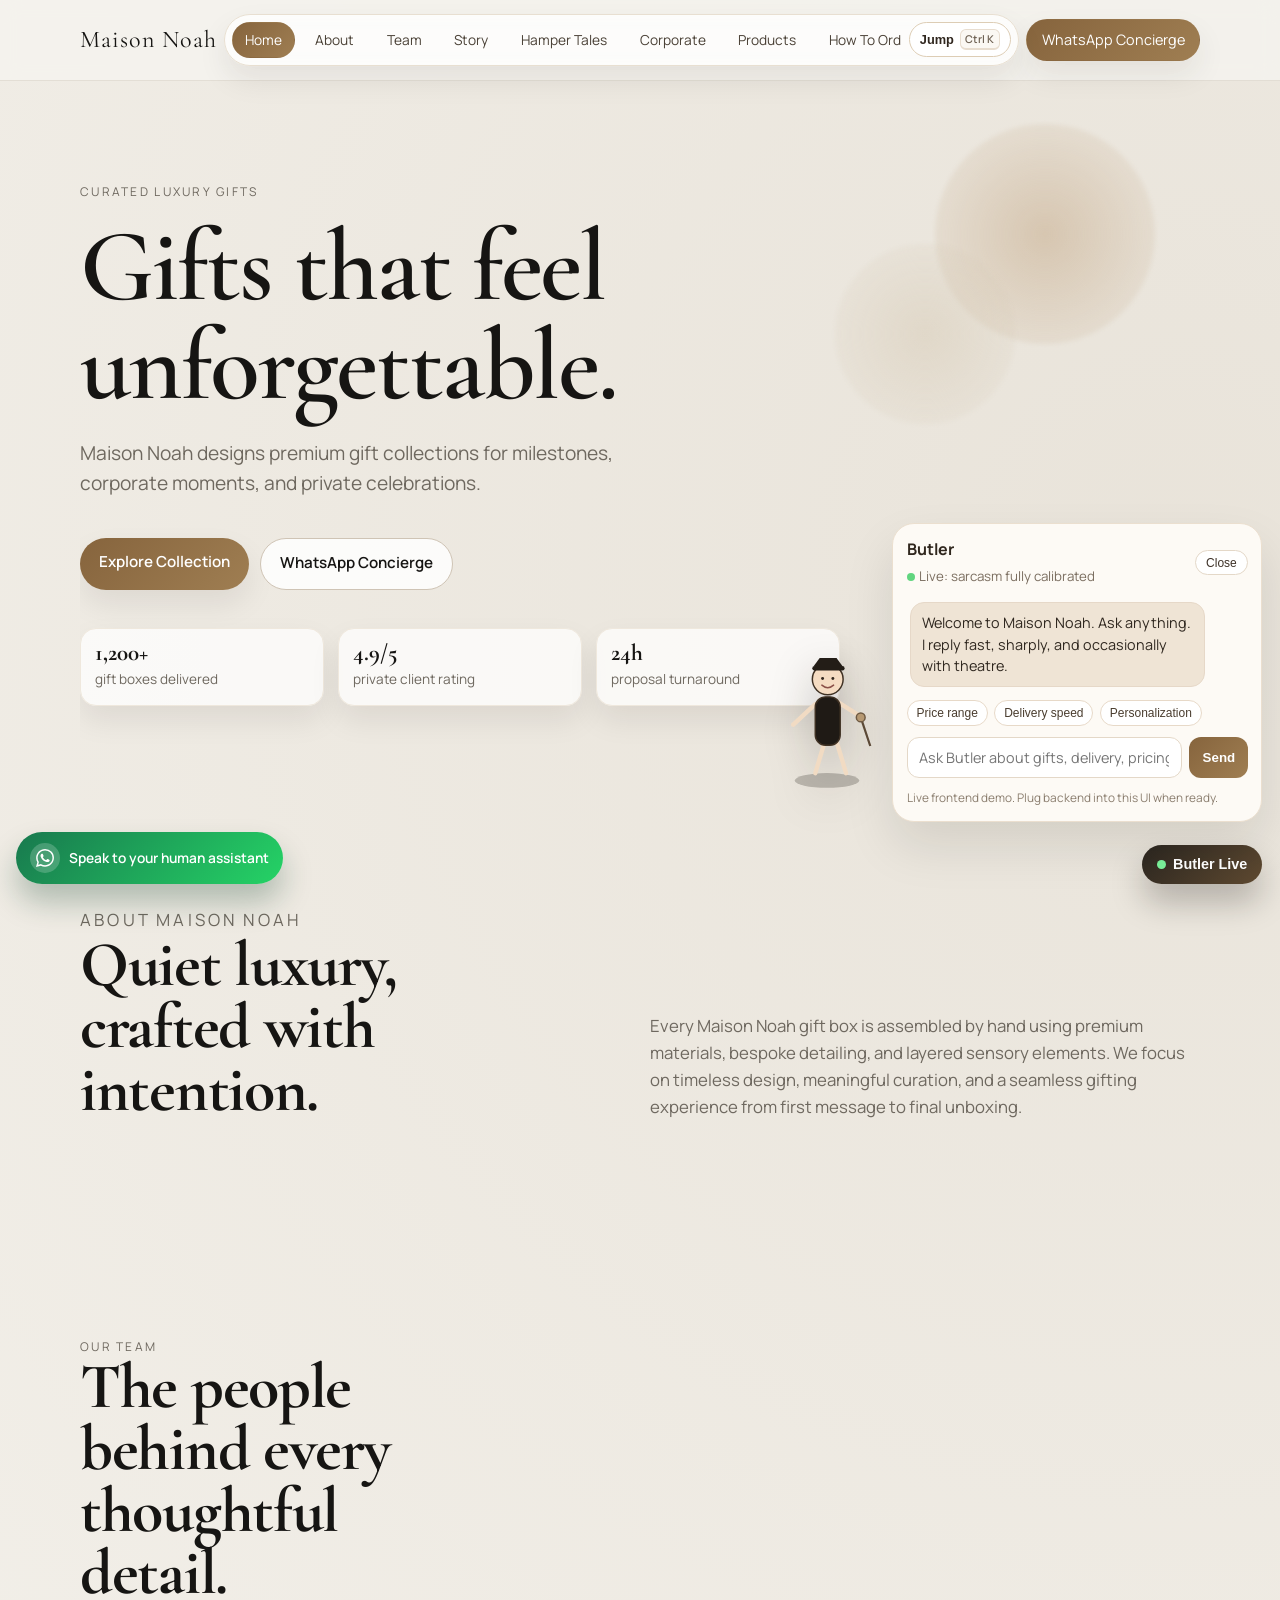
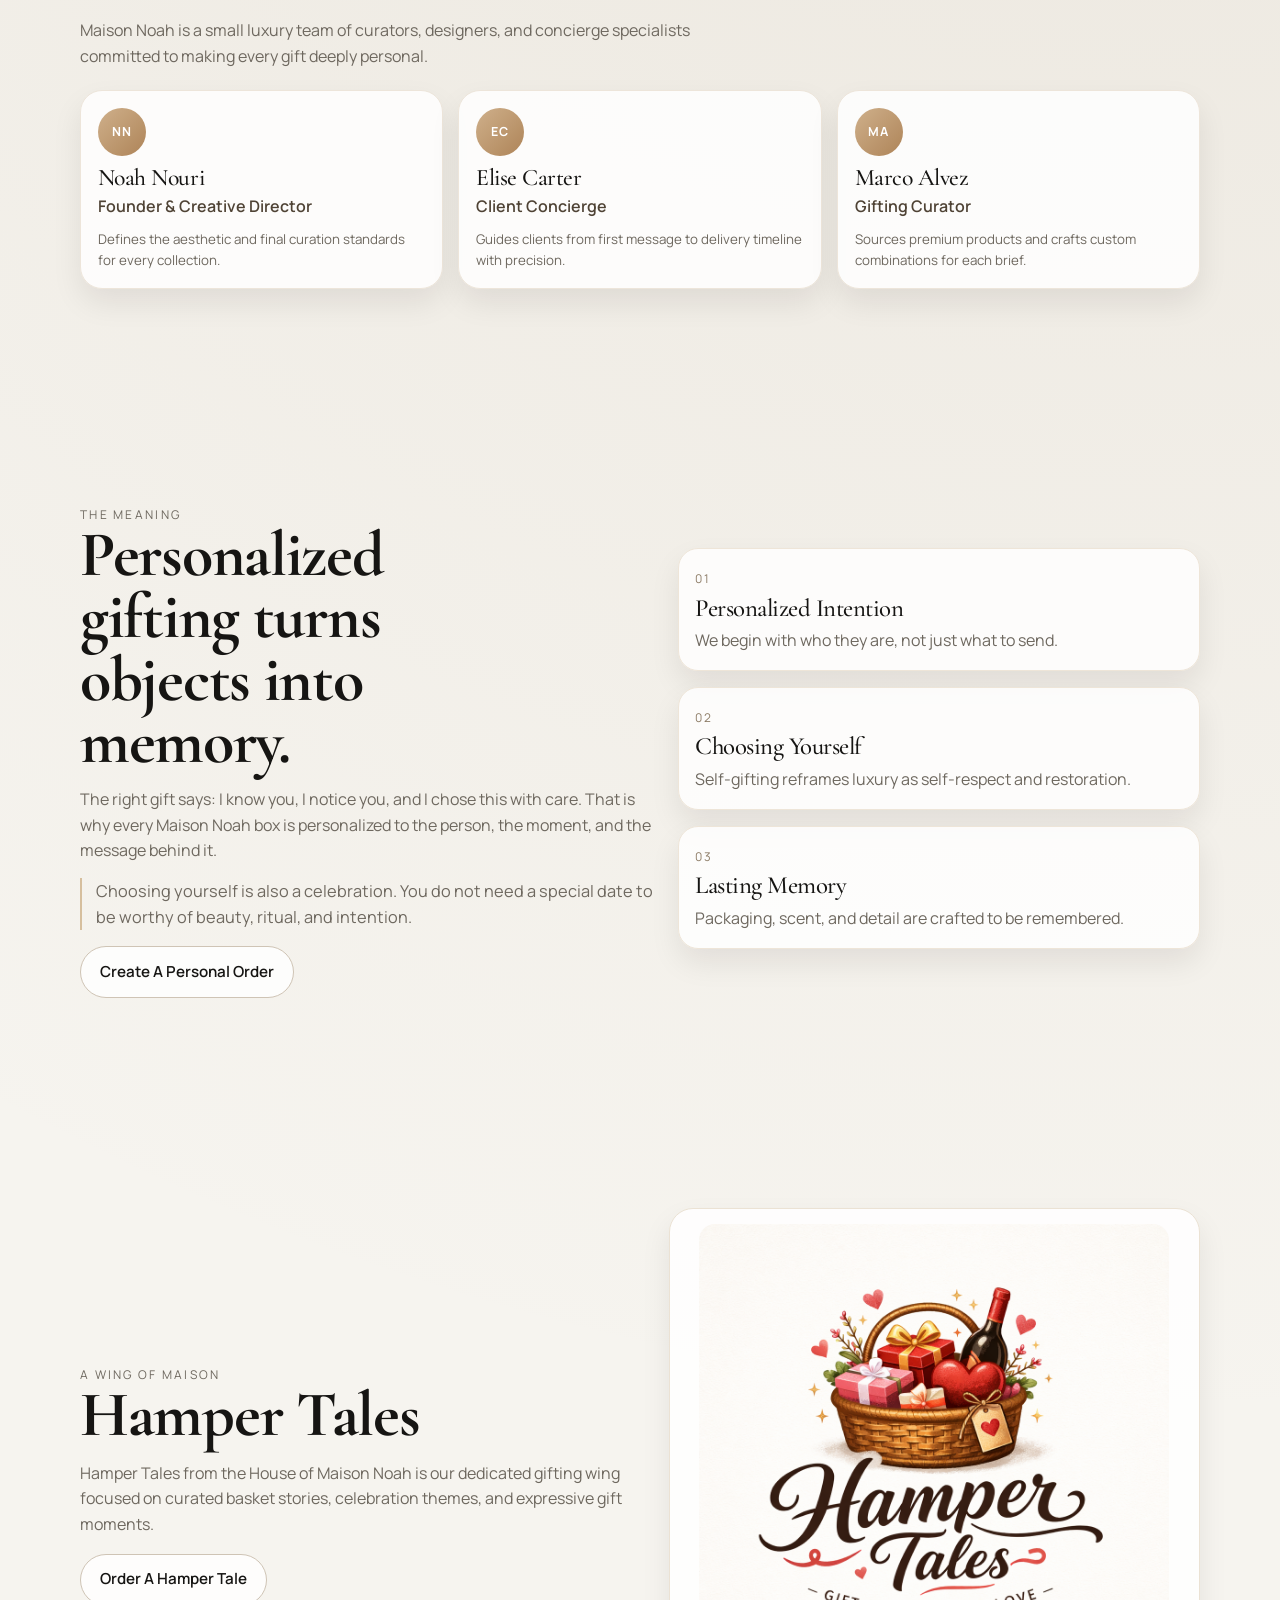
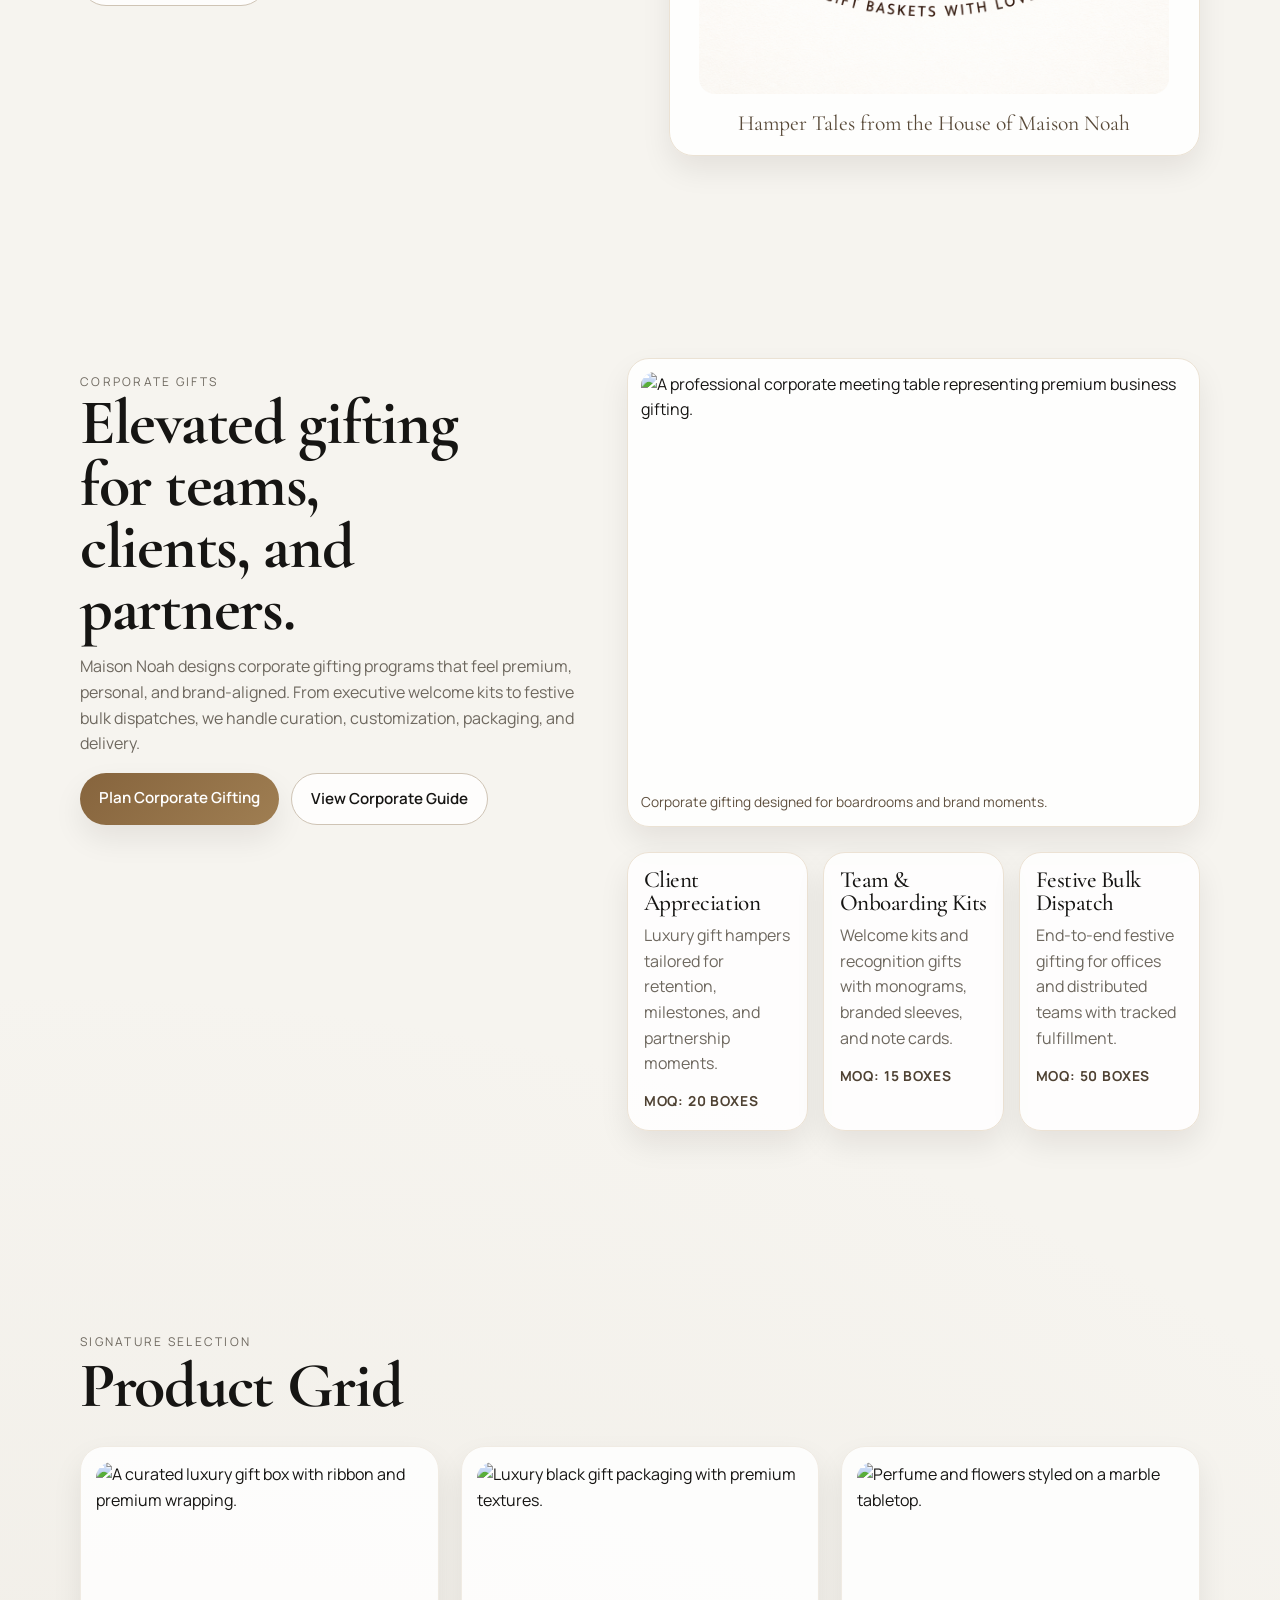
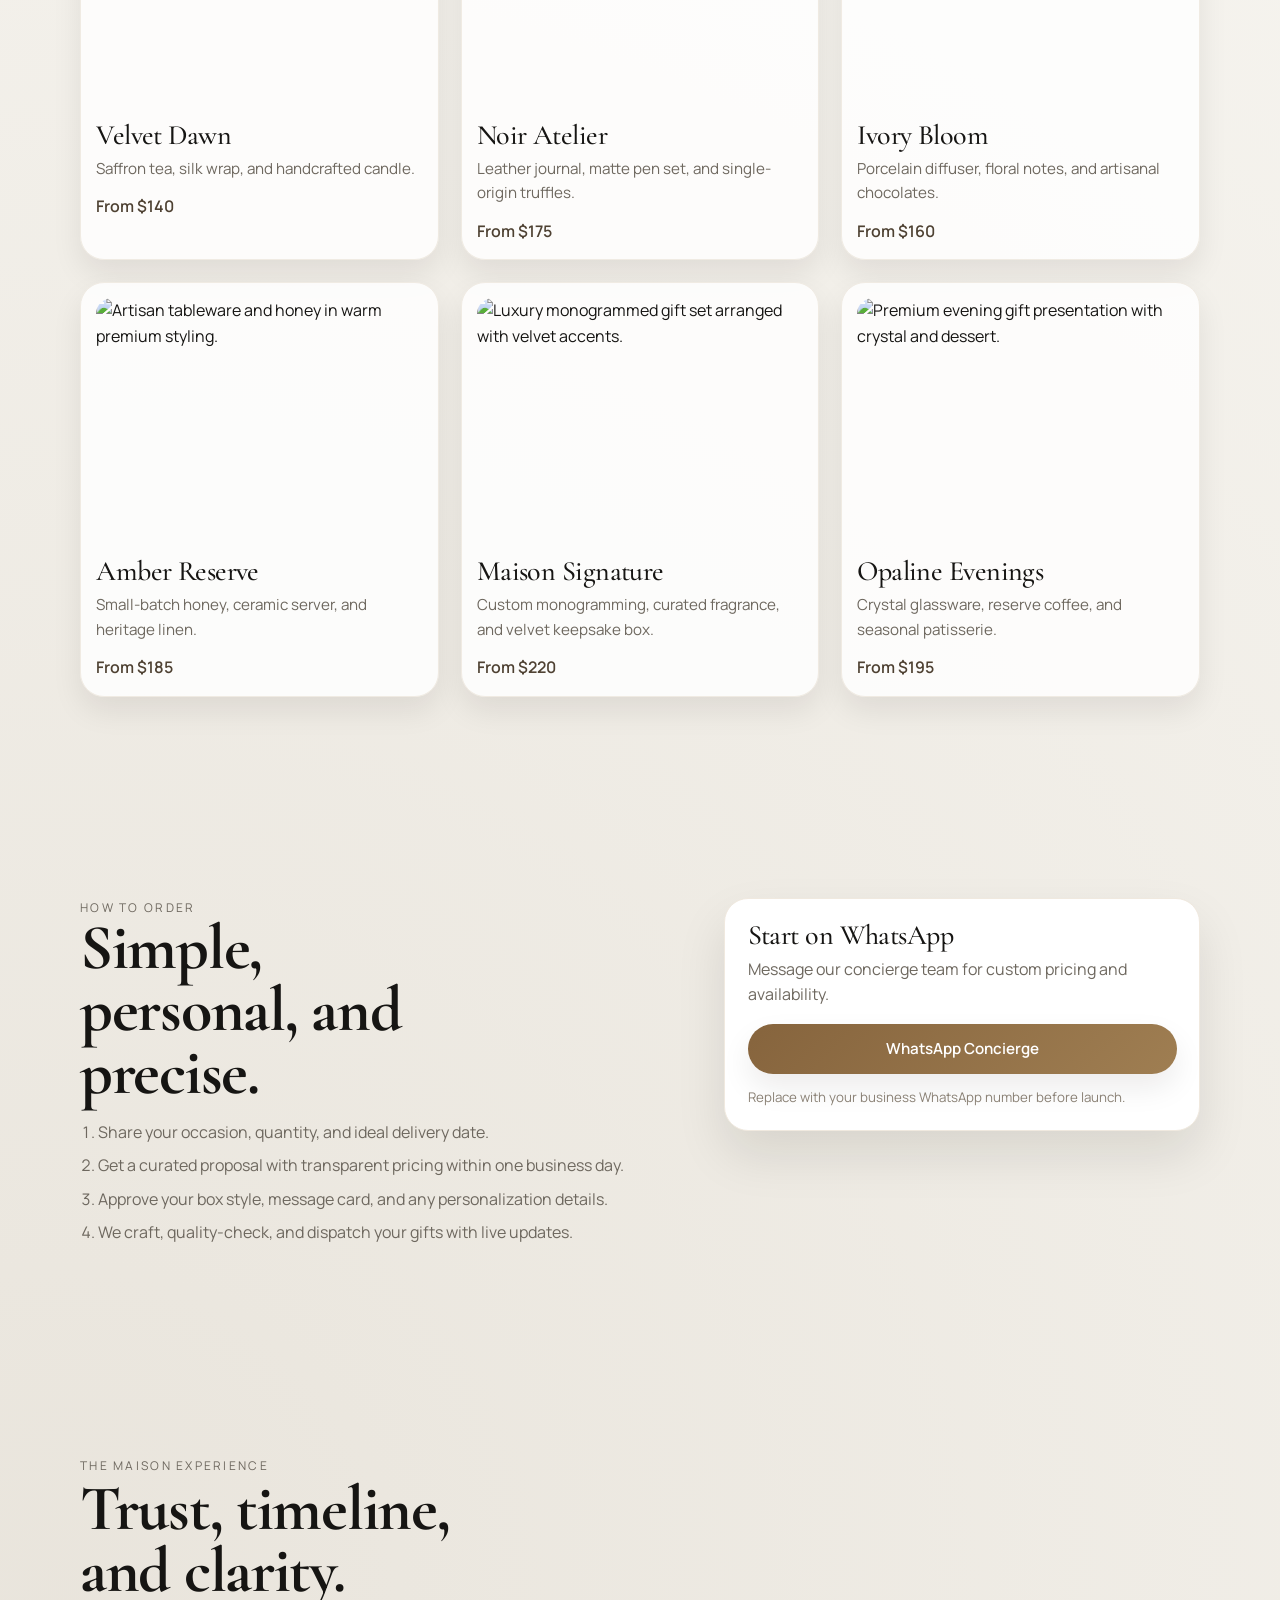
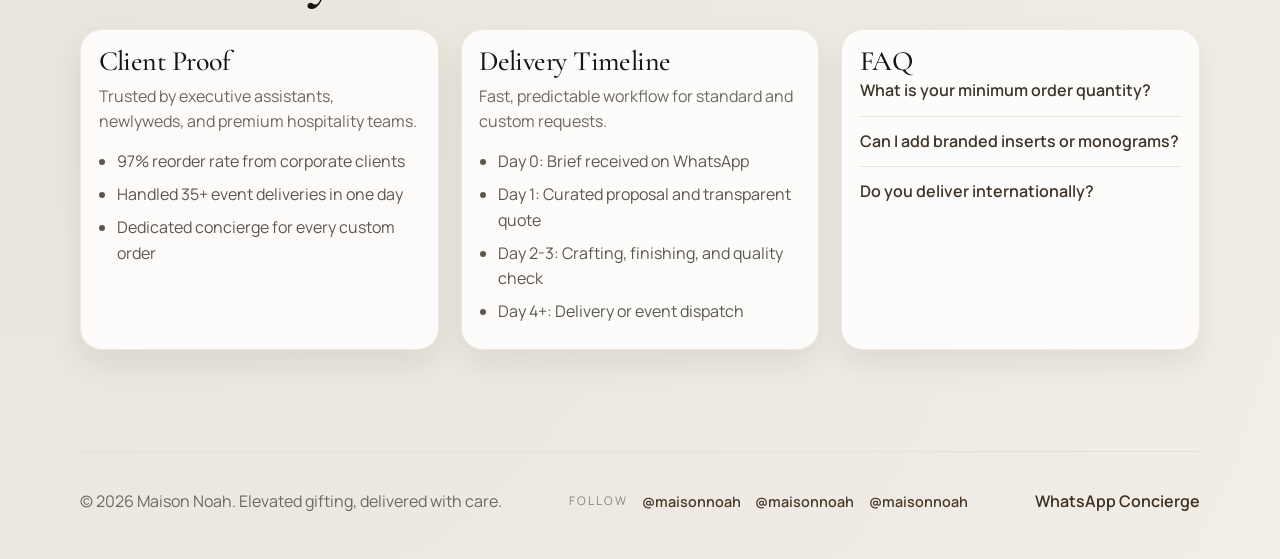
==== commit d763a0e1: "Update WhatsApp number to +91 9895079689" ====
--- a/index.html
+++ b/index.html
@@ -57,7 +57,7 @@
         "name": "Maison Noah",
         "url": "https://maisonnoah.com/",
         "logo": "https://maisonnoah.com/logo.png",
-        "sameAs": ["https://wa.me/15550000000"],
+        "sameAs": ["https://wa.me/919895079689"],
         "description": "Luxury gift brand offering custom and ready-to-order premium gift boxes."
       }
     </script>
@@ -85,7 +85,7 @@
             <kbd>Ctrl K</kbd>
           </button>
         </nav>
-        <a class="header-cta" href="https://wa.me/15550000000?text=Hello%20Maison%20Noah%2C%20I%20want%20to%20place%20an%20order." target="_blank" rel="noreferrer">WhatsApp Concierge</a>
+        <a class="header-cta" href="https://wa.me/919895079689?text=Hello%20Maison%20Noah%2C%20I%20want%20to%20place%20an%20order." target="_blank" rel="noreferrer">WhatsApp Concierge</a>
       </div>
     </header>
 
@@ -104,7 +104,7 @@
           <a class="btn btn-solid" href="#products">Explore Collection</a>
           <a
             class="btn btn-outline"
-            href="https://wa.me/15550000000?text=Hello%20Maison%20Noah%2C%20please%20share%20your%20gift%20catalog."
+            href="https://wa.me/919895079689?text=Hello%20Maison%20Noah%2C%20please%20share%20your%20gift%20catalog."
             target="_blank"
             rel="noreferrer"
           >
@@ -409,7 +409,7 @@
           <p>Message our concierge team for custom pricing and availability.</p>
           <a
             class="btn btn-solid full"
-            href="https://wa.me/15550000000?text=Hello%20Maison%20Noah%2C%20I%20would%20like%20to%20place%20a%20gift%20order."
+            href="https://wa.me/919895079689?text=Hello%20Maison%20Noah%2C%20I%20would%20like%20to%20place%20a%20gift%20order."
             target="_blank"
             rel="noreferrer"
           >
@@ -541,7 +541,7 @@
 
     <a
       class="mobile-whatsapp"
-      href="https://wa.me/15550000000?text=Hello%20Maison%20Noah%2C%20I%20want%20to%20order%20a%20gift%20box."
+      href="https://wa.me/919895079689?text=Hello%20Maison%20Noah%2C%20I%20want%20to%20order%20a%20gift%20box."
       target="_blank"
       rel="noreferrer"
       aria-label="Speak to your human assistant on WhatsApp"
@@ -565,7 +565,7 @@
         <a href="https://pinterest.com/maisonnoah" target="_blank" rel="noreferrer">@maisonnoah</a>
       </div>
       <a
-        href="https://wa.me/15550000000?text=Hello%20Maison%20Noah%2C%20I%20would%20like%20your%20catalog."
+        href="https://wa.me/919895079689?text=Hello%20Maison%20Noah%2C%20I%20would%20like%20your%20catalog."
         target="_blank"
         rel="noreferrer"
       >
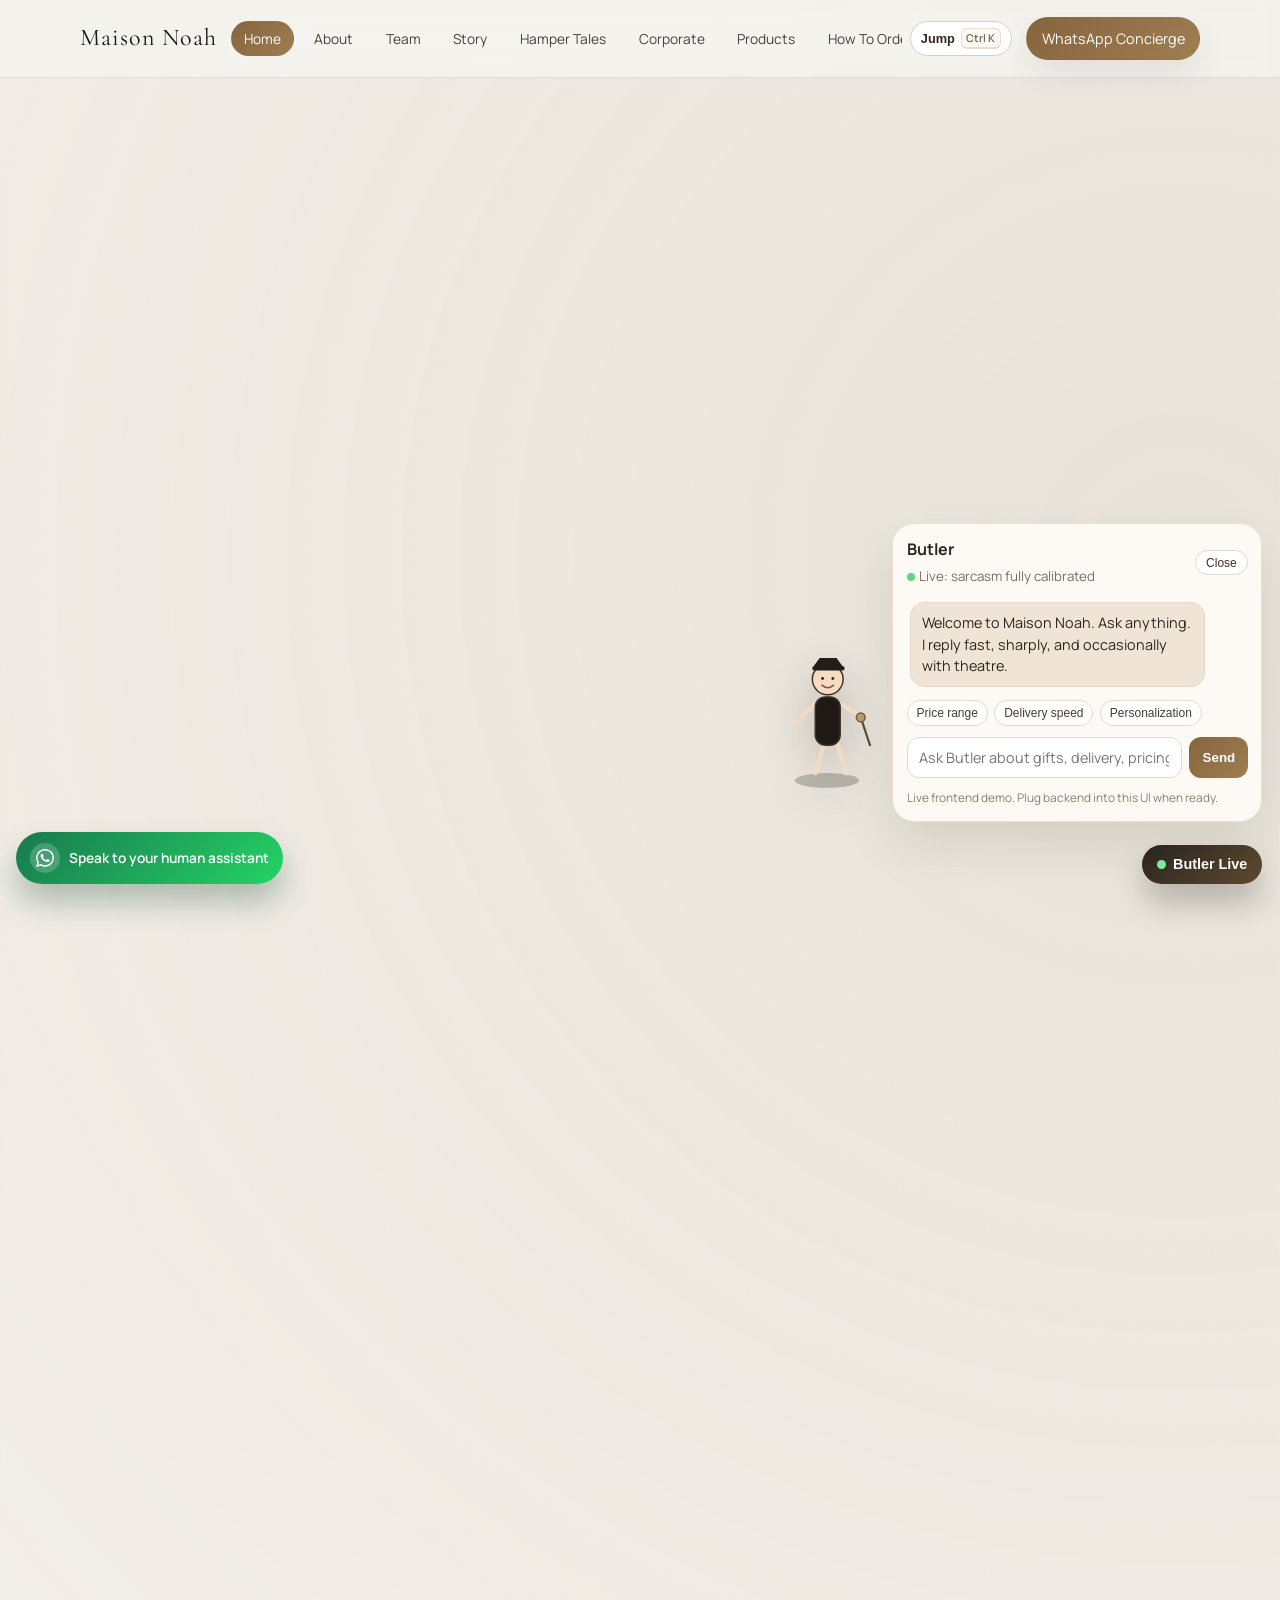
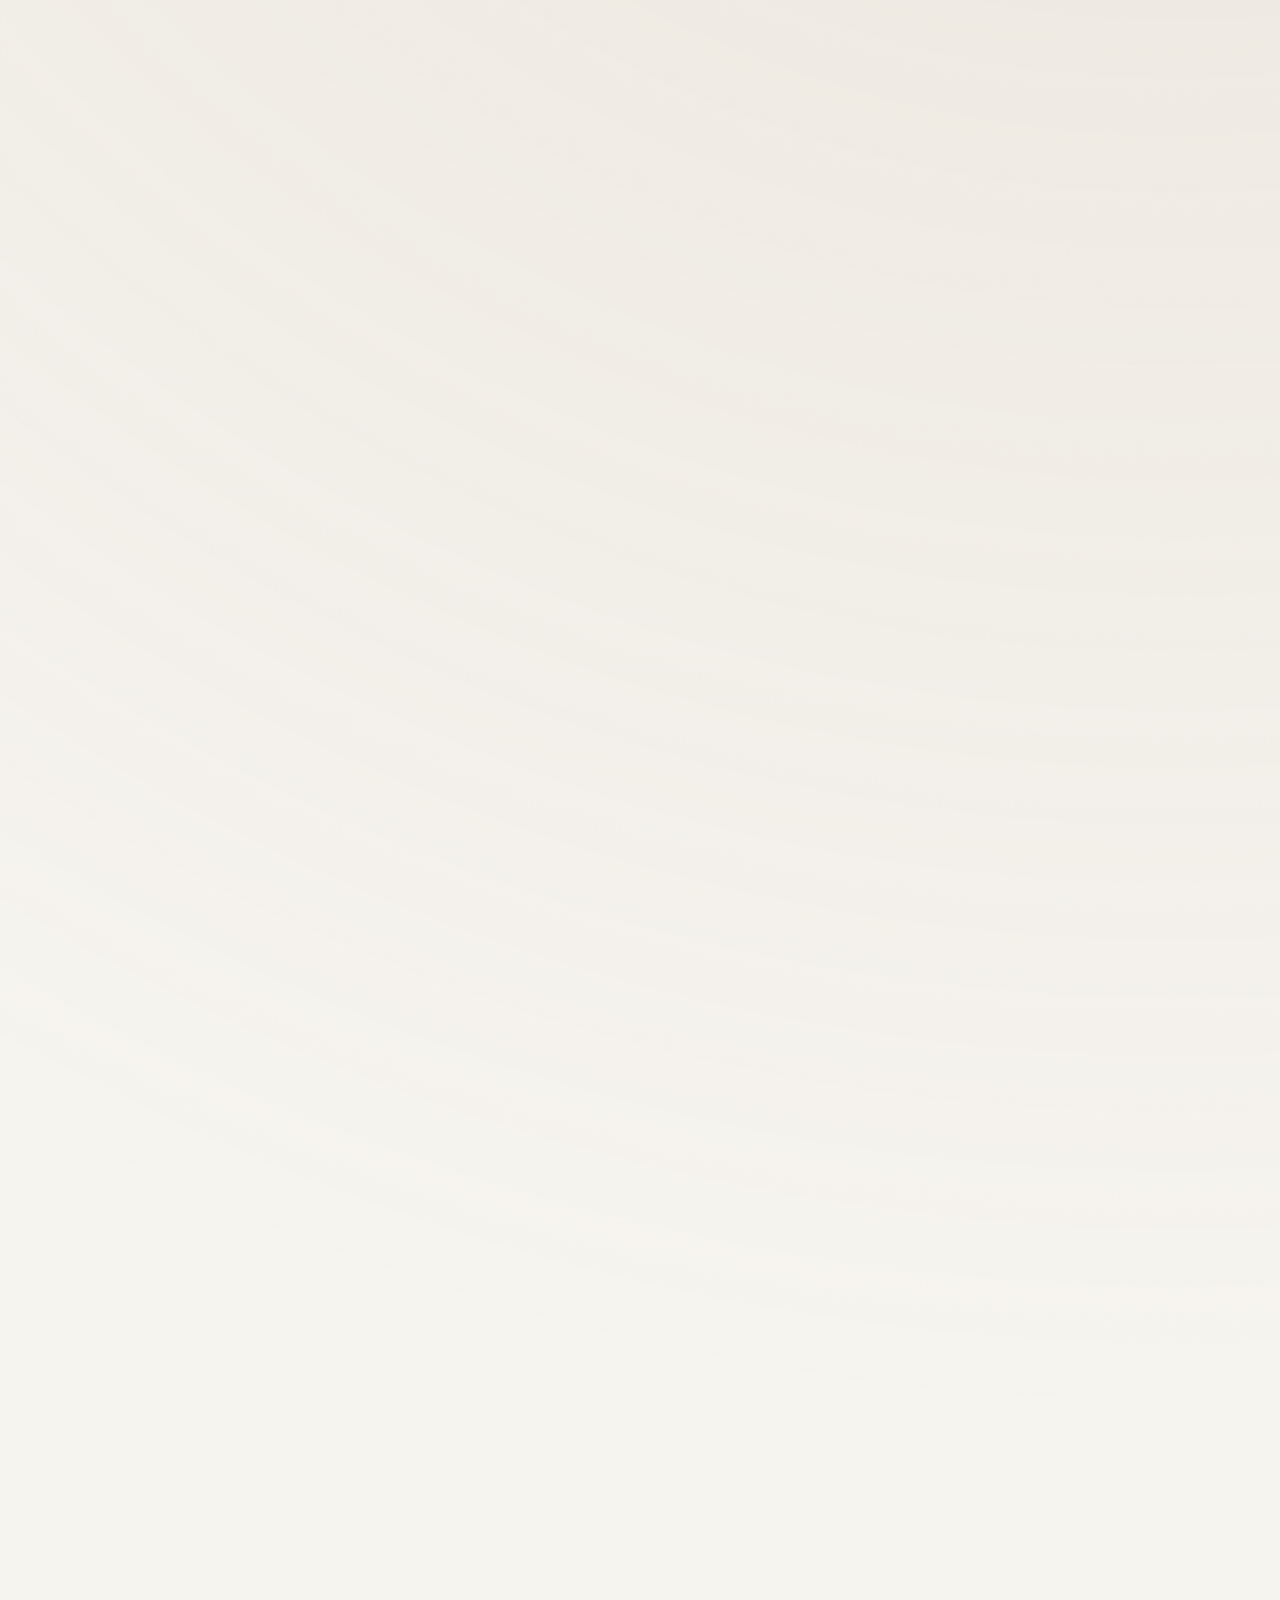
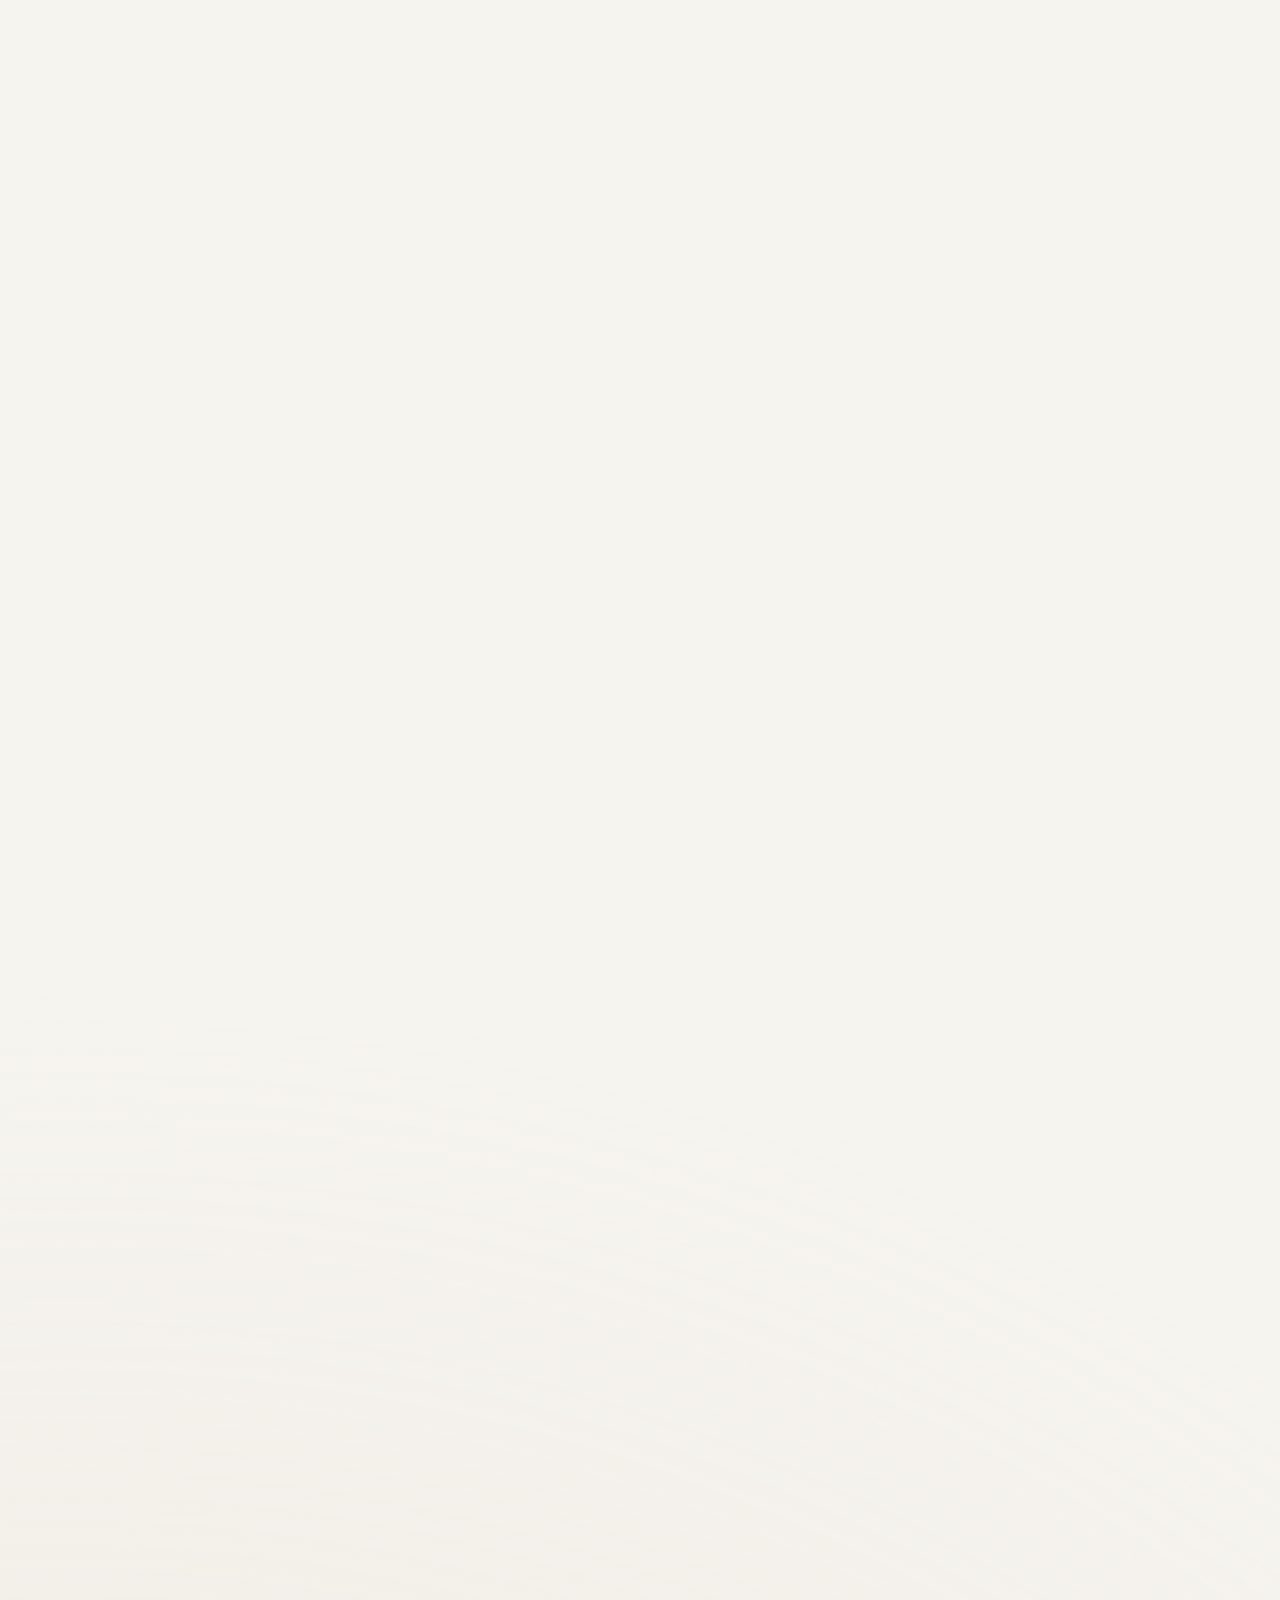
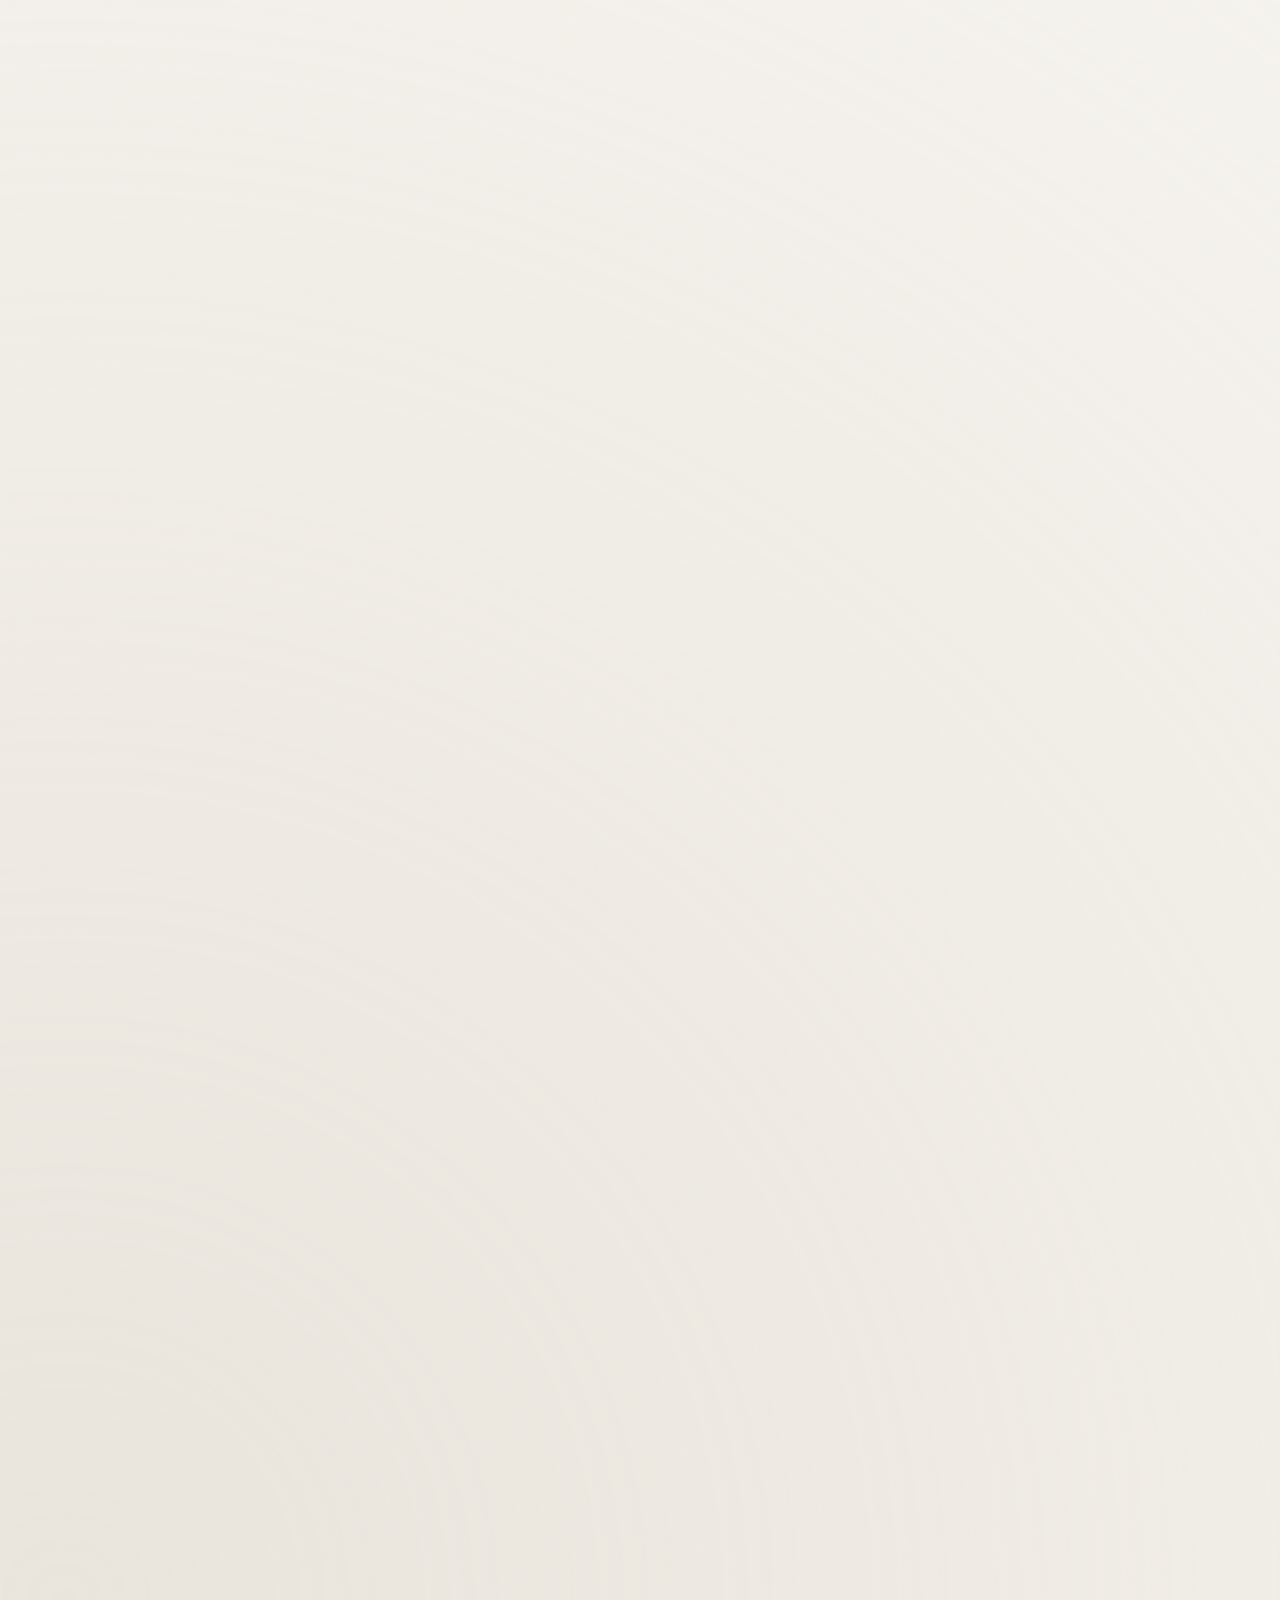
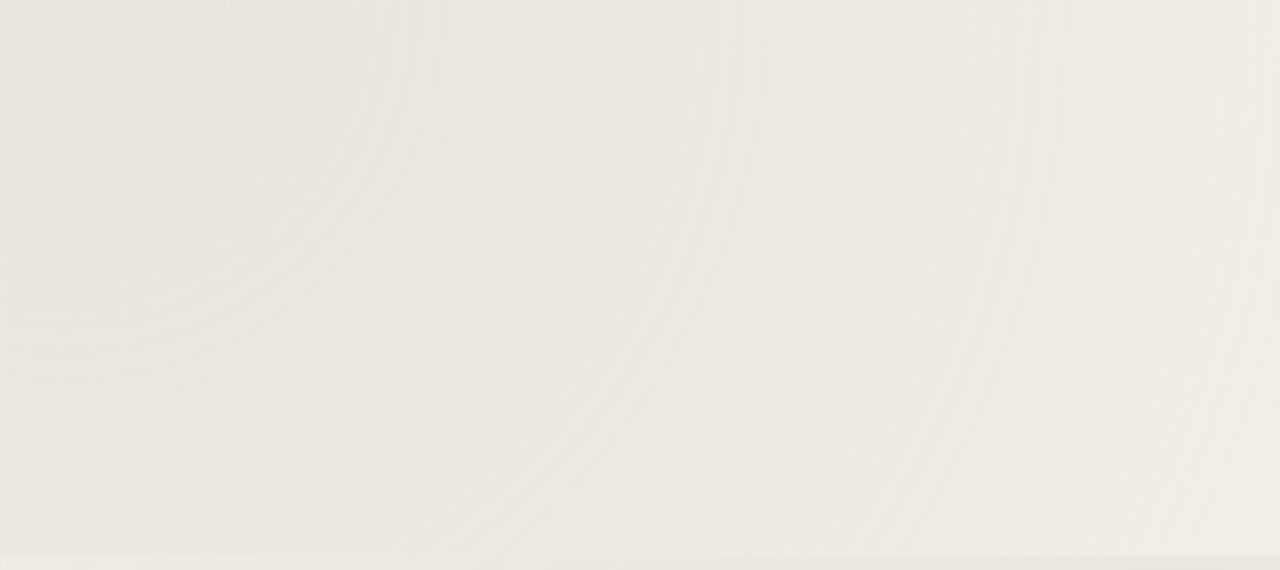
==== commit 6e660712: "Add hamburger menu for mobile navigation" ====
--- a/index.html
+++ b/index.html
@@ -68,7 +68,12 @@
     <header class="site-header">
       <div class="header-shell">
         <a class="brand" href="#top" aria-label="Maison Noah home">Maison Noah</a>
-        <nav class="smart-nav" aria-label="Quick section navigation">
+        <button class="mobile-menu-toggle" id="mobileMenuToggle" type="button" aria-label="Toggle menu" aria-expanded="false">
+          <span></span>
+          <span></span>
+          <span></span>
+        </button>
+        <nav class="smart-nav" id="mobileMenu" aria-label="Quick section navigation">
           <div class="smart-nav-track">
             <a class="smart-link active" href="#home" data-section="home">Home</a>
             <a class="smart-link" href="#about" data-section="about">About</a>
@@ -870,6 +875,33 @@
       updateProgress();
       window.addEventListener("scroll", updateProgress, { passive: true });
       window.addEventListener("resize", updateProgress);
+
+      // Mobile menu toggle
+      const menuToggle = document.getElementById("mobileMenuToggle");
+      const mobileMenu = document.getElementById("mobileMenu");
+      const navLinks = document.querySelectorAll(".smart-link");
+
+      menuToggle.addEventListener("click", () => {
+        const isOpen = menuToggle.getAttribute("aria-expanded") === "true";
+        menuToggle.setAttribute("aria-expanded", !isOpen);
+        mobileMenu.classList.toggle("open");
+      });
+
+      // Close menu when link is clicked
+      navLinks.forEach((link) => {
+        link.addEventListener("click", () => {
+          menuToggle.setAttribute("aria-expanded", "false");
+          mobileMenu.classList.remove("open");
+        });
+      });
+
+      // Close menu when clicking outside
+      document.addEventListener("click", (e) => {
+        if (!e.target.closest(".site-header")) {
+          menuToggle.setAttribute("aria-expanded", "false");
+          mobileMenu.classList.remove("open");
+        }
+      });
     </script>
   </body>
 </html>
--- a/styles.css
+++ b/styles.css
@@ -1547,21 +1547,255 @@
   }
 }
 
+/* Hamburger menu styles */
+.mobile-menu-toggle {
+  display: none;
+  flex-direction: column;
+  background: none;
+  border: none;
+  cursor: pointer;
+  padding: 0;
+  z-index: 32;
+}
+
+.mobile-menu-toggle span {
+  width: 24px;
+  height: 2.5px;
+  background: var(--text);
+  border-radius: 2px;
+  transition: all 300ms ease;
+  margin: 4px 0;
+}
+
+.mobile-menu-toggle[aria-expanded="true"] span:nth-child(1) {
+  transform: rotate(45deg) translate(8px, 8px);
+}
+
+.mobile-menu-toggle[aria-expanded="true"] span:nth-child(2) {
+  opacity: 0;
+}
+
+.mobile-menu-toggle[aria-expanded="true"] span:nth-child(3) {
+  transform: rotate(-45deg) translate(7px, -7px);
+}
+
+/* Mobile-first responsive styles */
+@media (max-width: 719px) {
+  .mobile-menu-toggle {
+    display: flex;
+  }
+
+  .site-header {
+    padding: 0.5rem 0;
+  }
+
+  .header-shell {
+    gap: 0.3rem;
+  }
+
+  .smart-nav {
+    position: fixed;
+    top: 56px;
+    left: 0;
+    right: 0;
+    background: var(--surface);
+    border: none;
+    border-radius: 0;
+    border-top: 1px solid var(--line);
+    padding: 0;
+    gap: 0;
+    flex-direction: column;
+    max-height: 0;
+    overflow: hidden;
+    transition: max-height 300ms ease;
+    z-index: 30;
+    box-shadow: 0 8px 16px rgba(0, 0, 0, 0.1);
+  }
+
+  .smart-nav.open {
+    max-height: 60vh;
+    overflow-y: auto;
+  }
+
+  .smart-nav-track {
+    flex-direction: column;
+    gap: 0;
+    width: 100%;
+  }
+
+  .smart-link {
+    font-size: 0.9rem;
+    padding: 0.75rem 1rem;
+    border-radius: 0;
+    display: block;
+    width: 100%;
+    text-align: left;
+    border: none;
+    border-bottom: 1px solid var(--line);
+  }
+
+  .smart-link:hover {
+    background: var(--bg);
+  }
+
+  .smart-link.active {
+    background: linear-gradient(135deg, var(--accent-strong), var(--accent));
+    color: #fff;
+  }
+
+  .quick-jump-trigger {
+    display: none;
+  }
+
+  .quick-jump-trigger kbd {
+    display: none;
+  }
+
+  .header-cta {
+    font-size: 0.75rem;
+    padding: 0.4rem 0.8rem;
+  }
+
+  /* Butler responsive adjustments */
+  .butler-launcher {
+    right: 0.6rem;
+    bottom: 4.8rem;
+    padding: 0.6rem 0.8rem;
+    font-size: 0.8rem;
+    z-index: 31;
+    display: inline-flex;
+    visibility: visible;
+    opacity: 1;
+  }
+
+  .butler-launcher.nudge {
+    animation: butlerNudge 760ms ease;
+  }
+
+  .butler-live-dot {
+    width: 8px;
+    height: 8px;
+    animation: butlerPulse 1.6s infinite;
+  }
+
+  .butler-window {
+    right: 0.6rem;
+    bottom: 8.8rem;
+    width: min(350px, calc(100vw - 1.2rem));
+    max-height: 55vh;
+    z-index: 31;
+    opacity: 0;
+    transform: translateY(10px) scale(0.98);
+    pointer-events: none;
+  }
+
+  .butler-window.open {
+    opacity: 1;
+    transform: translateY(0) scale(1);
+    pointer-events: auto;
+  }
+
+  .butler-msg {
+    max-width: 90%;
+    font-size: 0.85rem;
+    padding: 0.48rem 0.6rem;
+  }
+
+  .butler-head p {
+    font-size: 0.95rem;
+  }
+
+  .butler-close {
+    font-size: 0.7rem;
+    padding: 0.25rem 0.55rem;
+  }
+
+  .butler-prompt {
+    font-size: 0.75rem;
+    padding: 0.4rem 0.6rem;
+  }
+
+  /* Ensure animations still work */
+  .butler-msg {
+    animation: butlerMessageIn 260ms ease;
+  }
+
+  button {
+    min-height: 44px;
+  }
+
+  section {
+    padding: 1.5rem 1rem;
+  }
+
+  h1 {
+    font-size: clamp(24px, 6vw, 36px);
+  }
+
+  h2 {
+    font-size: clamp(20px, 5vw, 32px);
+  }
+}
+
 @media (min-width: 720px) {
+  .mobile-menu-toggle {
+    display: none;
+  }
+
   .site-header {
     padding: 0.85rem 0;
   }
 
   .smart-nav {
+    position: static;
     padding: 0.45rem;
+    gap: 0.5rem;
+    max-height: none;
+    overflow: visible;
+    background: none;
+    border: none;
+    border-top: none;
+    box-shadow: none;
+    transition: none;
+    flex-direction: row;
+  }
+
+  .smart-nav.open {
+    max-height: none;
+  }
+
+  .smart-nav-track {
+    gap: 0.4rem;
+    flex-direction: row;
+  }
+
+  .smart-link {
+    font-size: 0.86rem;
+    padding: 0.38rem 0.76rem;
+    border: 1px solid transparent;
+    border-radius: 999px;
+    display: inline-block;
+    width: auto;
+    text-align: center;
+    border-bottom: none;
+  }
+
+  .smart-link:hover {
+    background: transparent;
+    border-color: #dac9af;
+  }
+
+  .smart-link.active {
+    background: linear-gradient(135deg, var(--accent-strong), var(--accent));
+    border-color: transparent;
+  }
+
+  .quick-jump-trigger {
+    display: inline-flex;
   }
 
   .brand {
     font-size: 1.5rem;
-  }
-
-  .smart-link {
-    font-size: 0.86rem;
   }
 
   .header-cta {
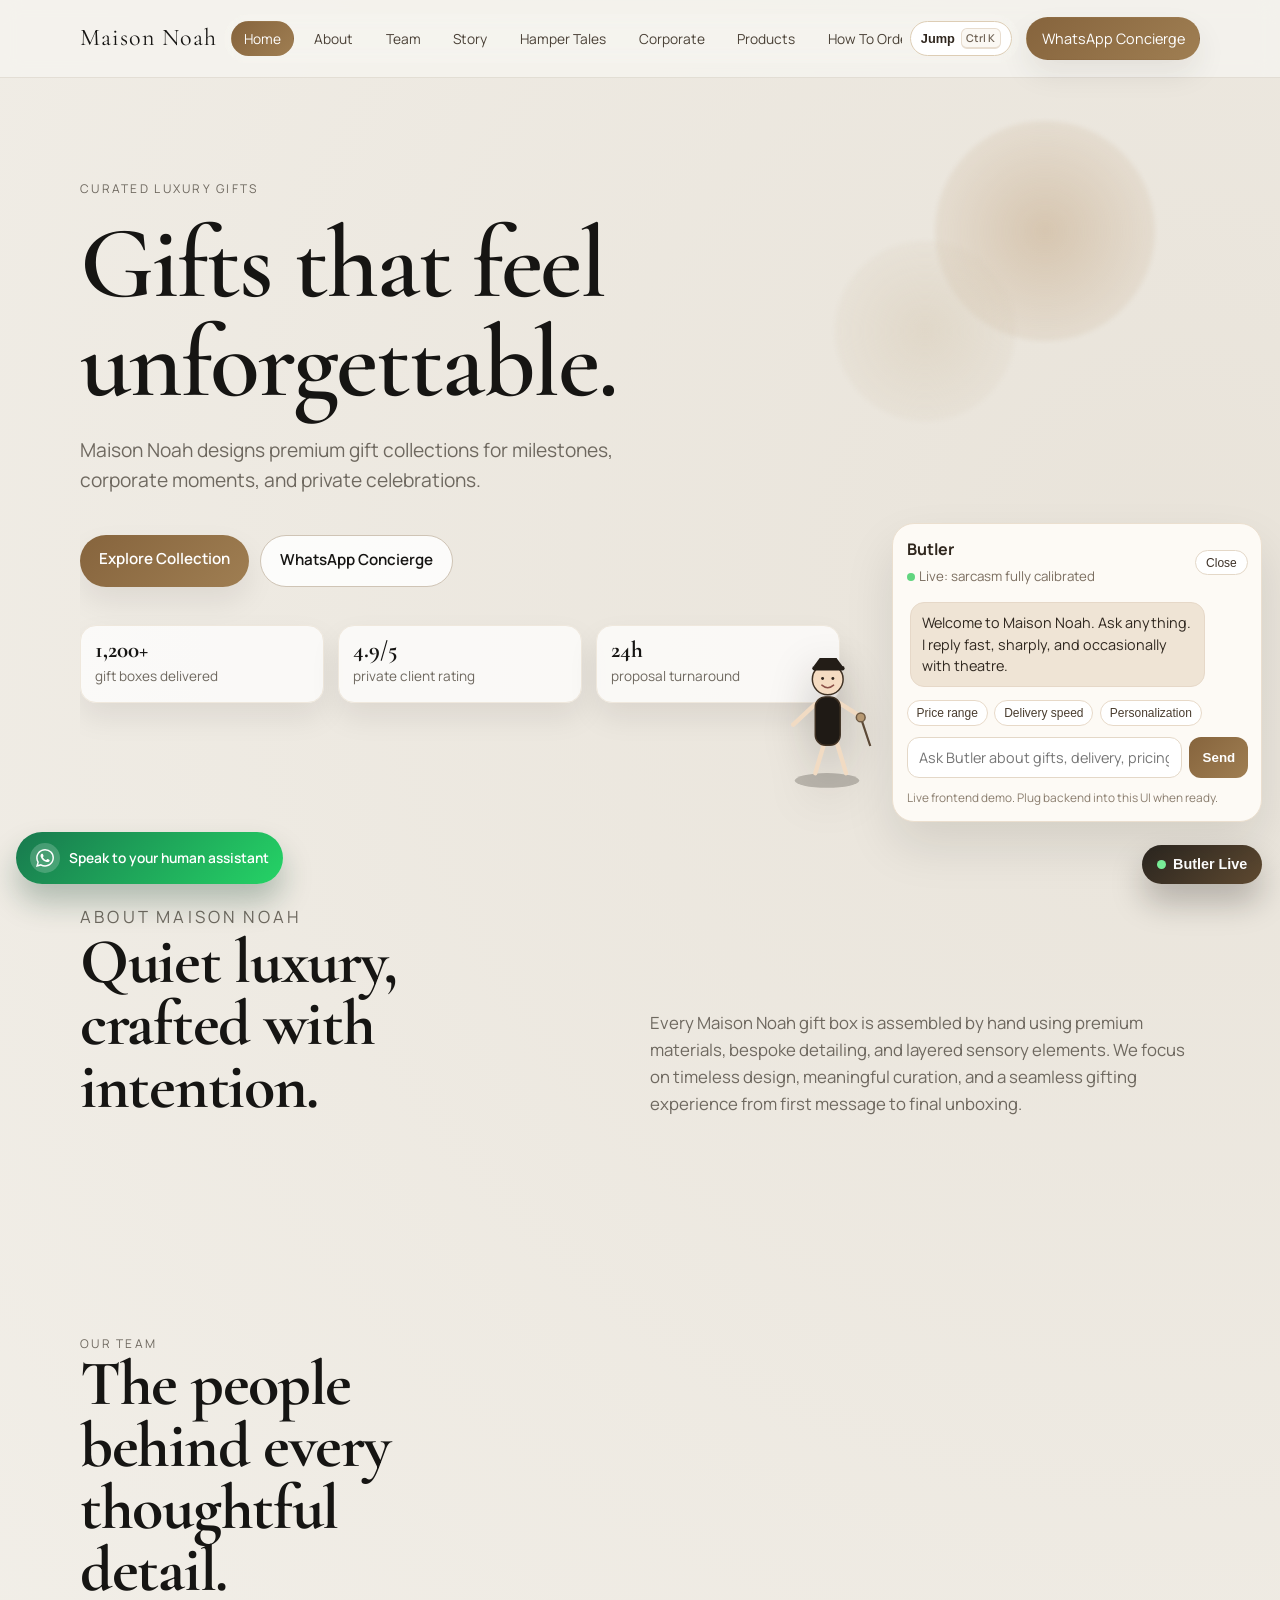
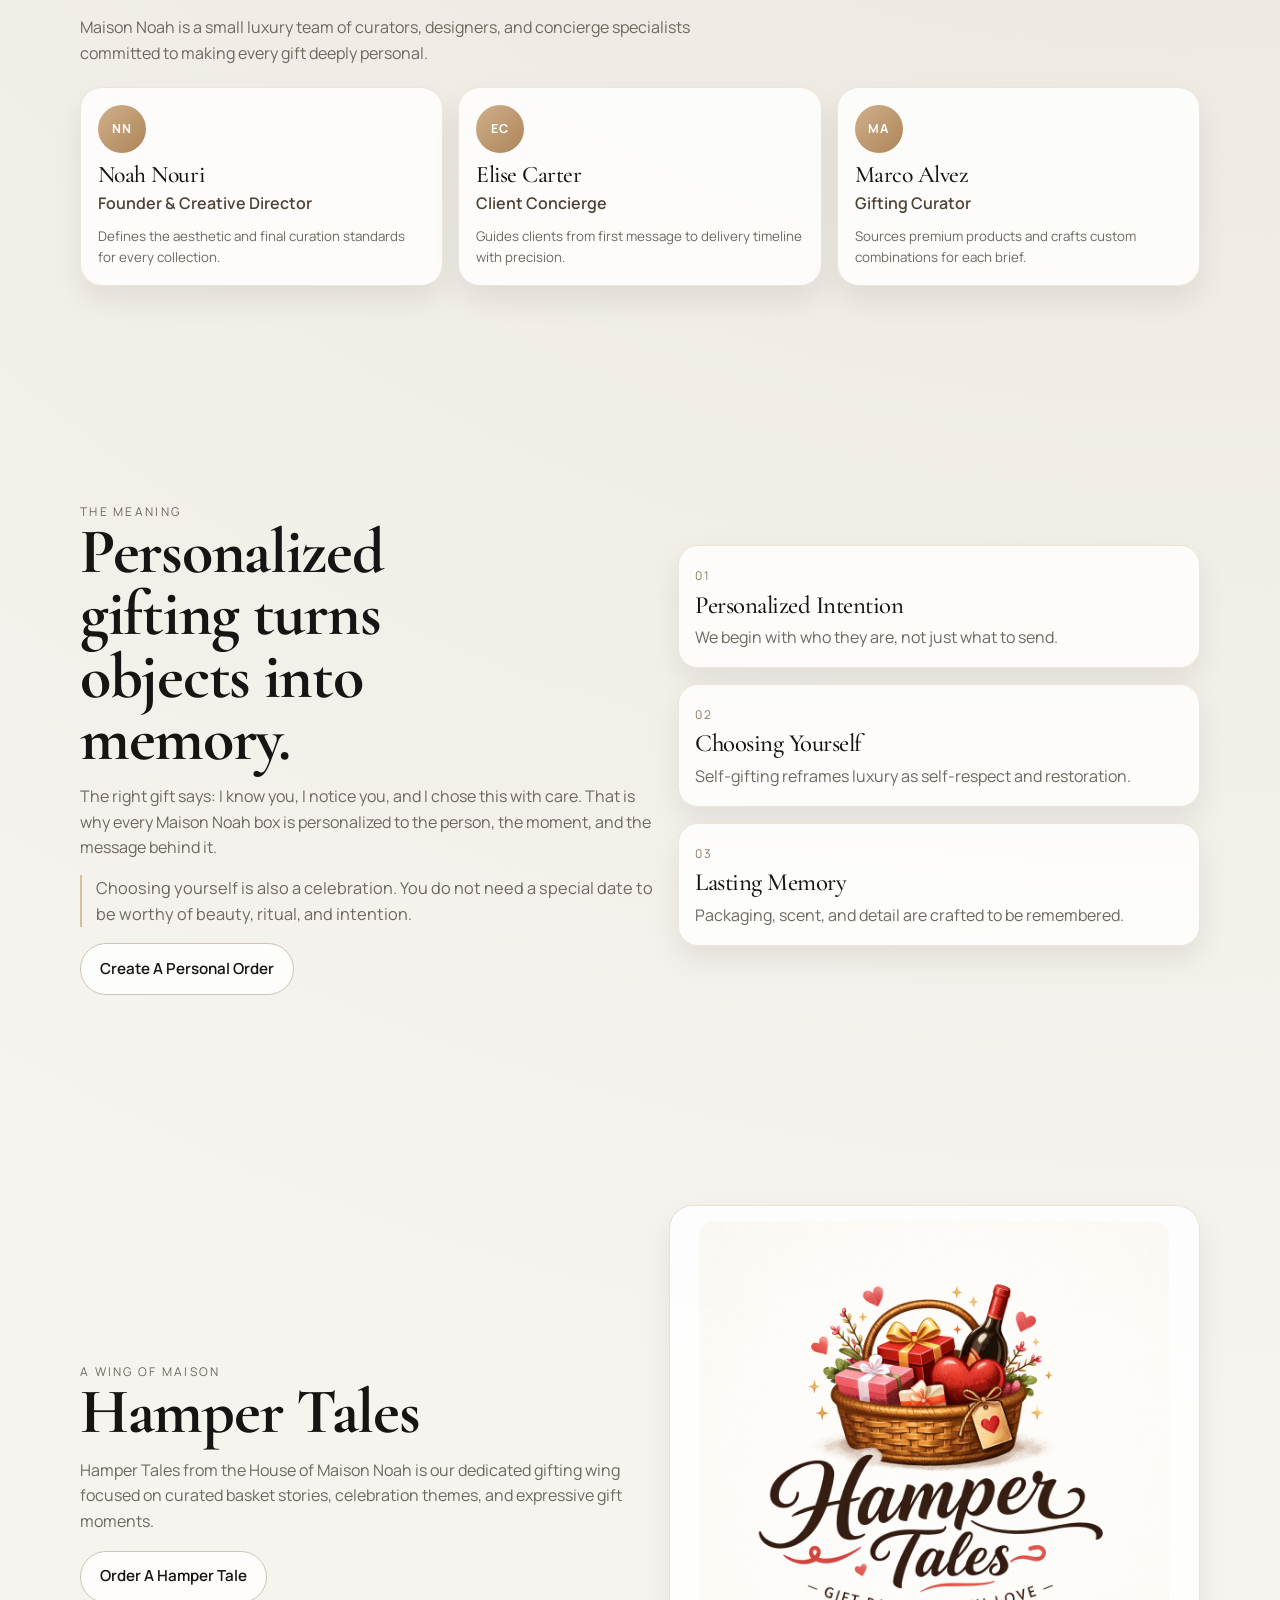
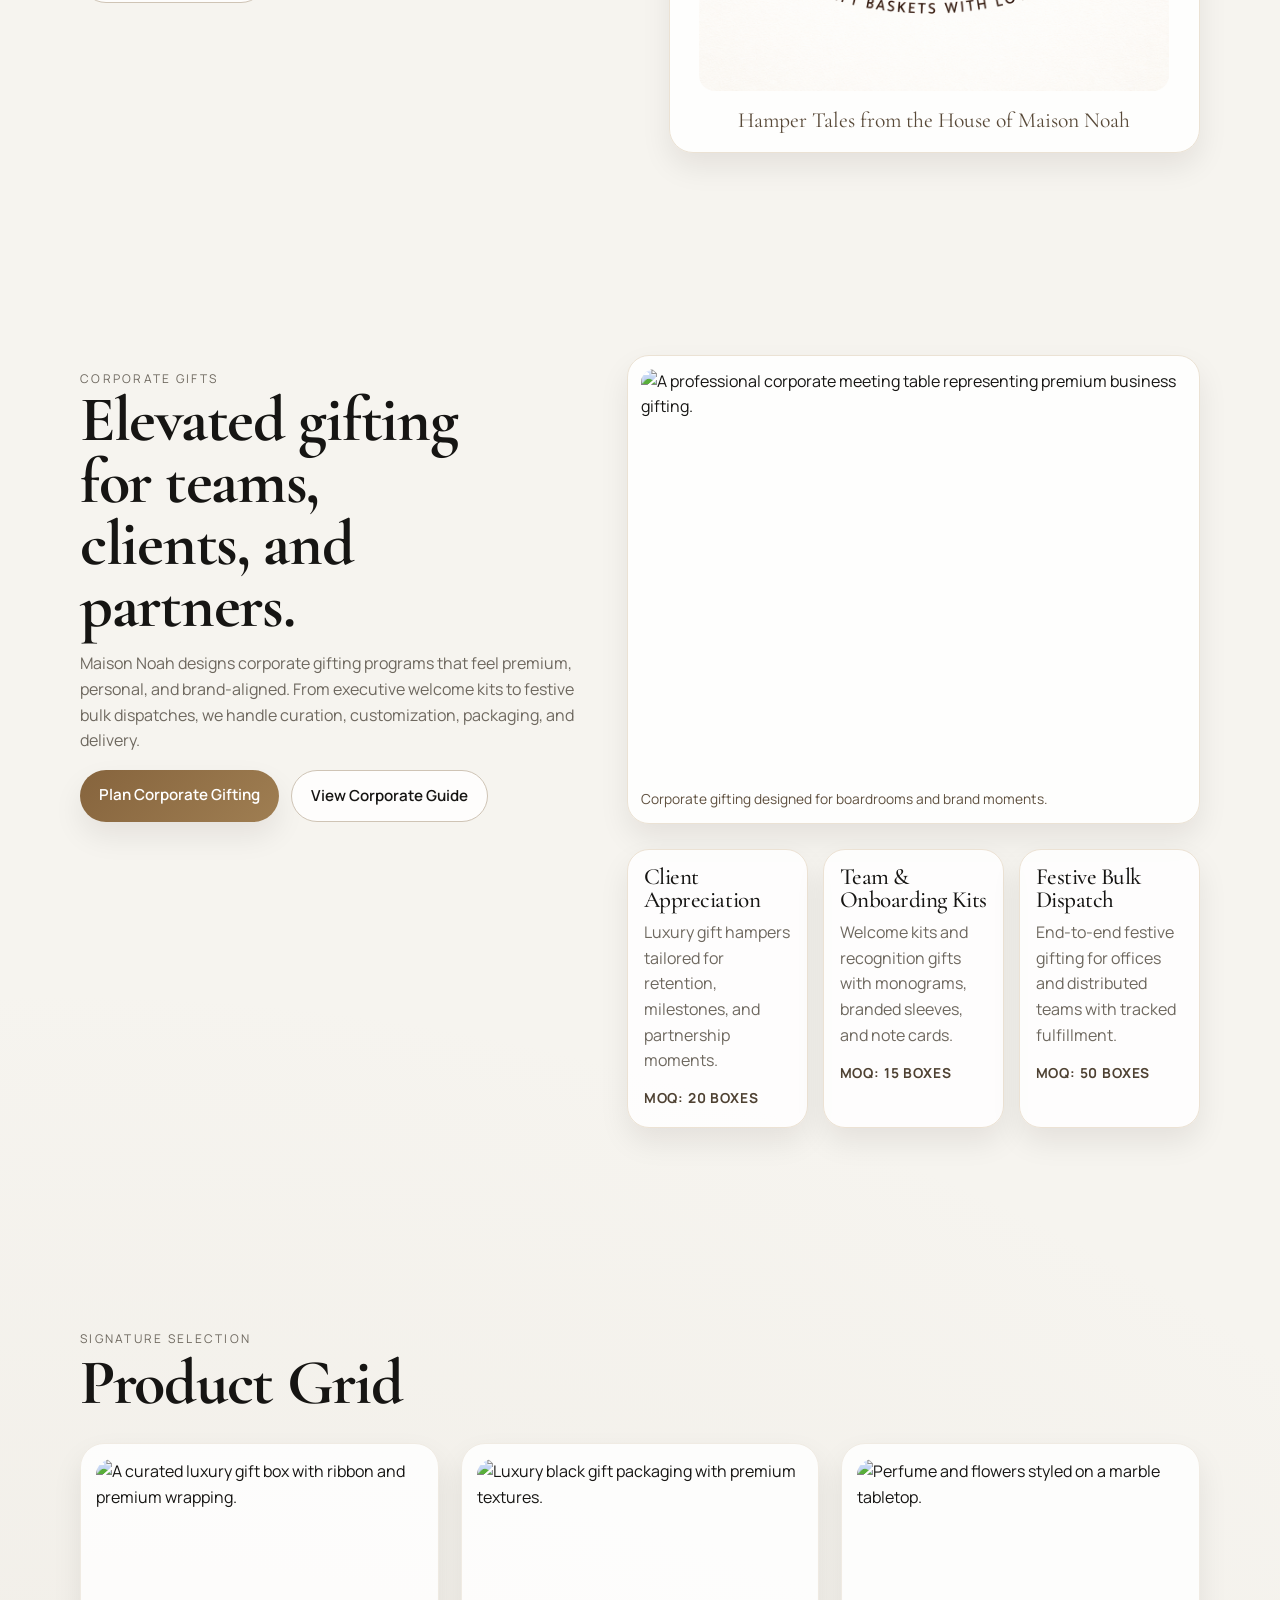
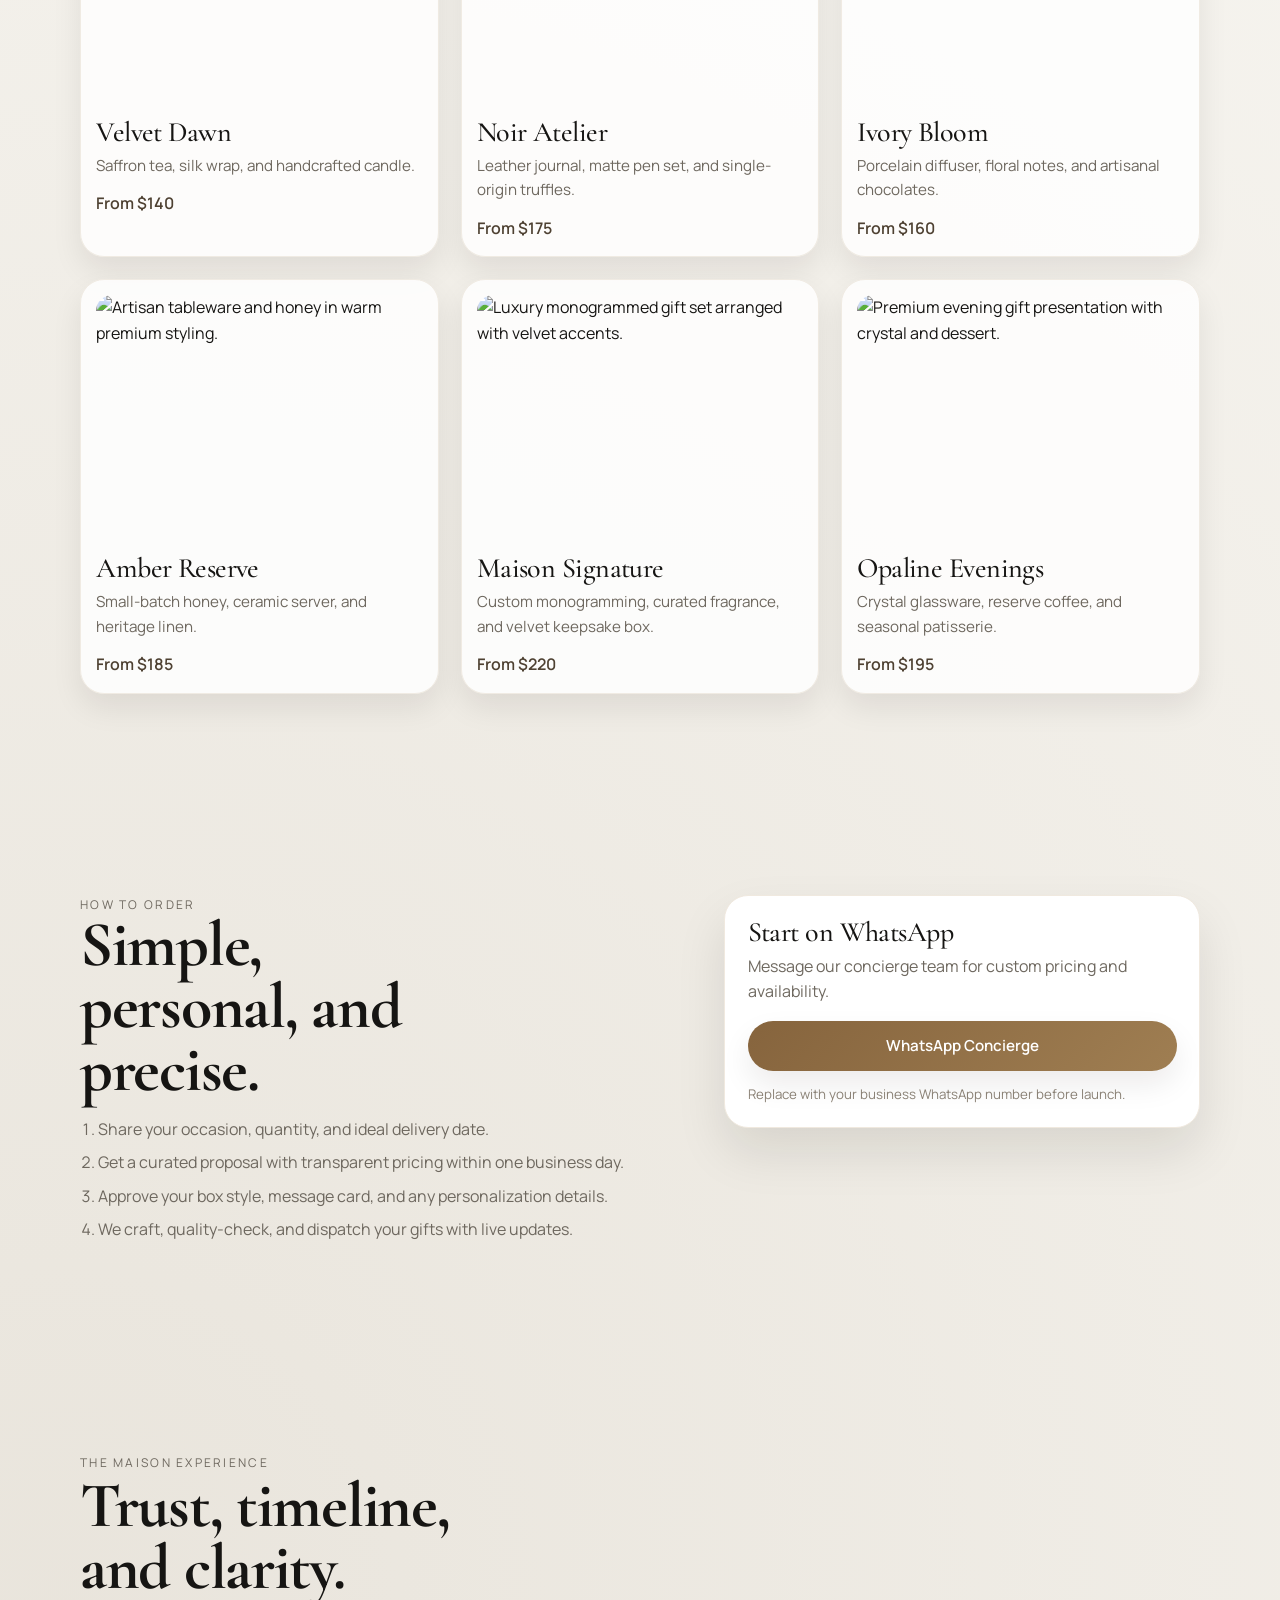
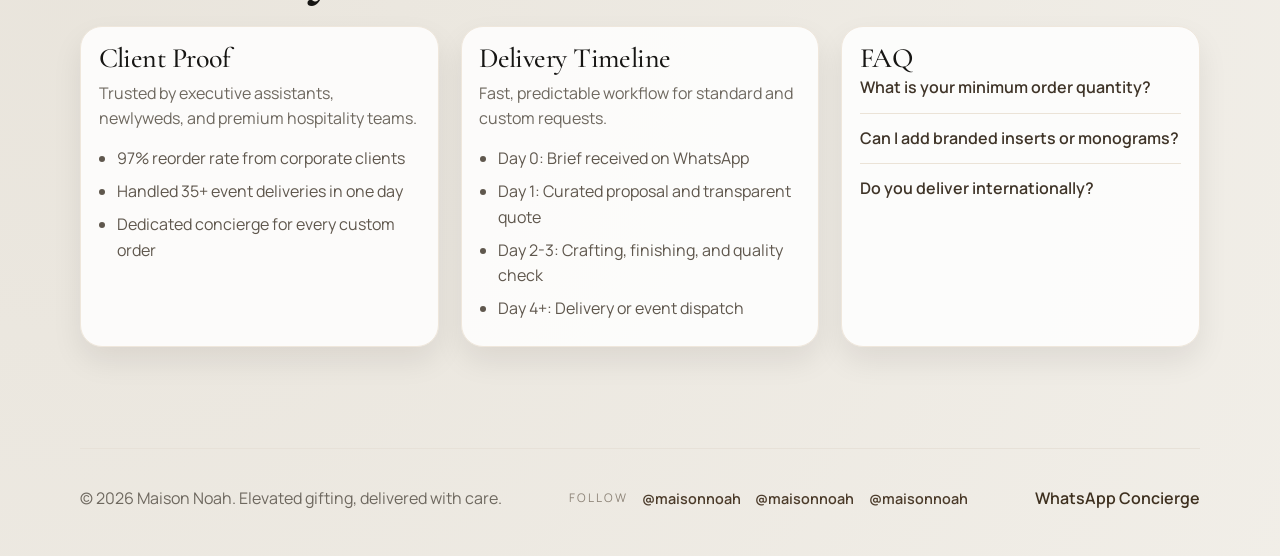
==== commit 27597a64: "Fix duplicate navLinks variable declaration" ====
--- a/index.html
+++ b/index.html
@@ -879,29 +879,30 @@
       // Mobile menu toggle
       const menuToggle = document.getElementById("mobileMenuToggle");
       const mobileMenu = document.getElementById("mobileMenu");
-      const navLinks = document.querySelectorAll(".smart-link");
-
-      menuToggle.addEventListener("click", () => {
-        const isOpen = menuToggle.getAttribute("aria-expanded") === "true";
-        menuToggle.setAttribute("aria-expanded", !isOpen);
-        mobileMenu.classList.toggle("open");
-      });
-
-      // Close menu when link is clicked
-      navLinks.forEach((link) => {
-        link.addEventListener("click", () => {
-          menuToggle.setAttribute("aria-expanded", "false");
-          mobileMenu.classList.remove("open");
+
+      if (menuToggle) {
+        menuToggle.addEventListener("click", () => {
+          const isOpen = menuToggle.getAttribute("aria-expanded") === "true";
+          menuToggle.setAttribute("aria-expanded", !isOpen);
+          mobileMenu.classList.toggle("open");
         });
-      });
-
-      // Close menu when clicking outside
-      document.addEventListener("click", (e) => {
-        if (!e.target.closest(".site-header")) {
-          menuToggle.setAttribute("aria-expanded", "false");
-          mobileMenu.classList.remove("open");
-        }
-      });
+
+        // Close menu when link is clicked
+        navLinks.forEach((link) => {
+          link.addEventListener("click", () => {
+            menuToggle.setAttribute("aria-expanded", "false");
+            mobileMenu.classList.remove("open");
+          });
+        });
+
+        // Close menu when clicking outside
+        document.addEventListener("click", (e) => {
+          if (!e.target.closest(".site-header")) {
+            menuToggle.setAttribute("aria-expanded", "false");
+            mobileMenu.classList.remove("open");
+          }
+        });
+      }
     </script>
   </body>
 </html>
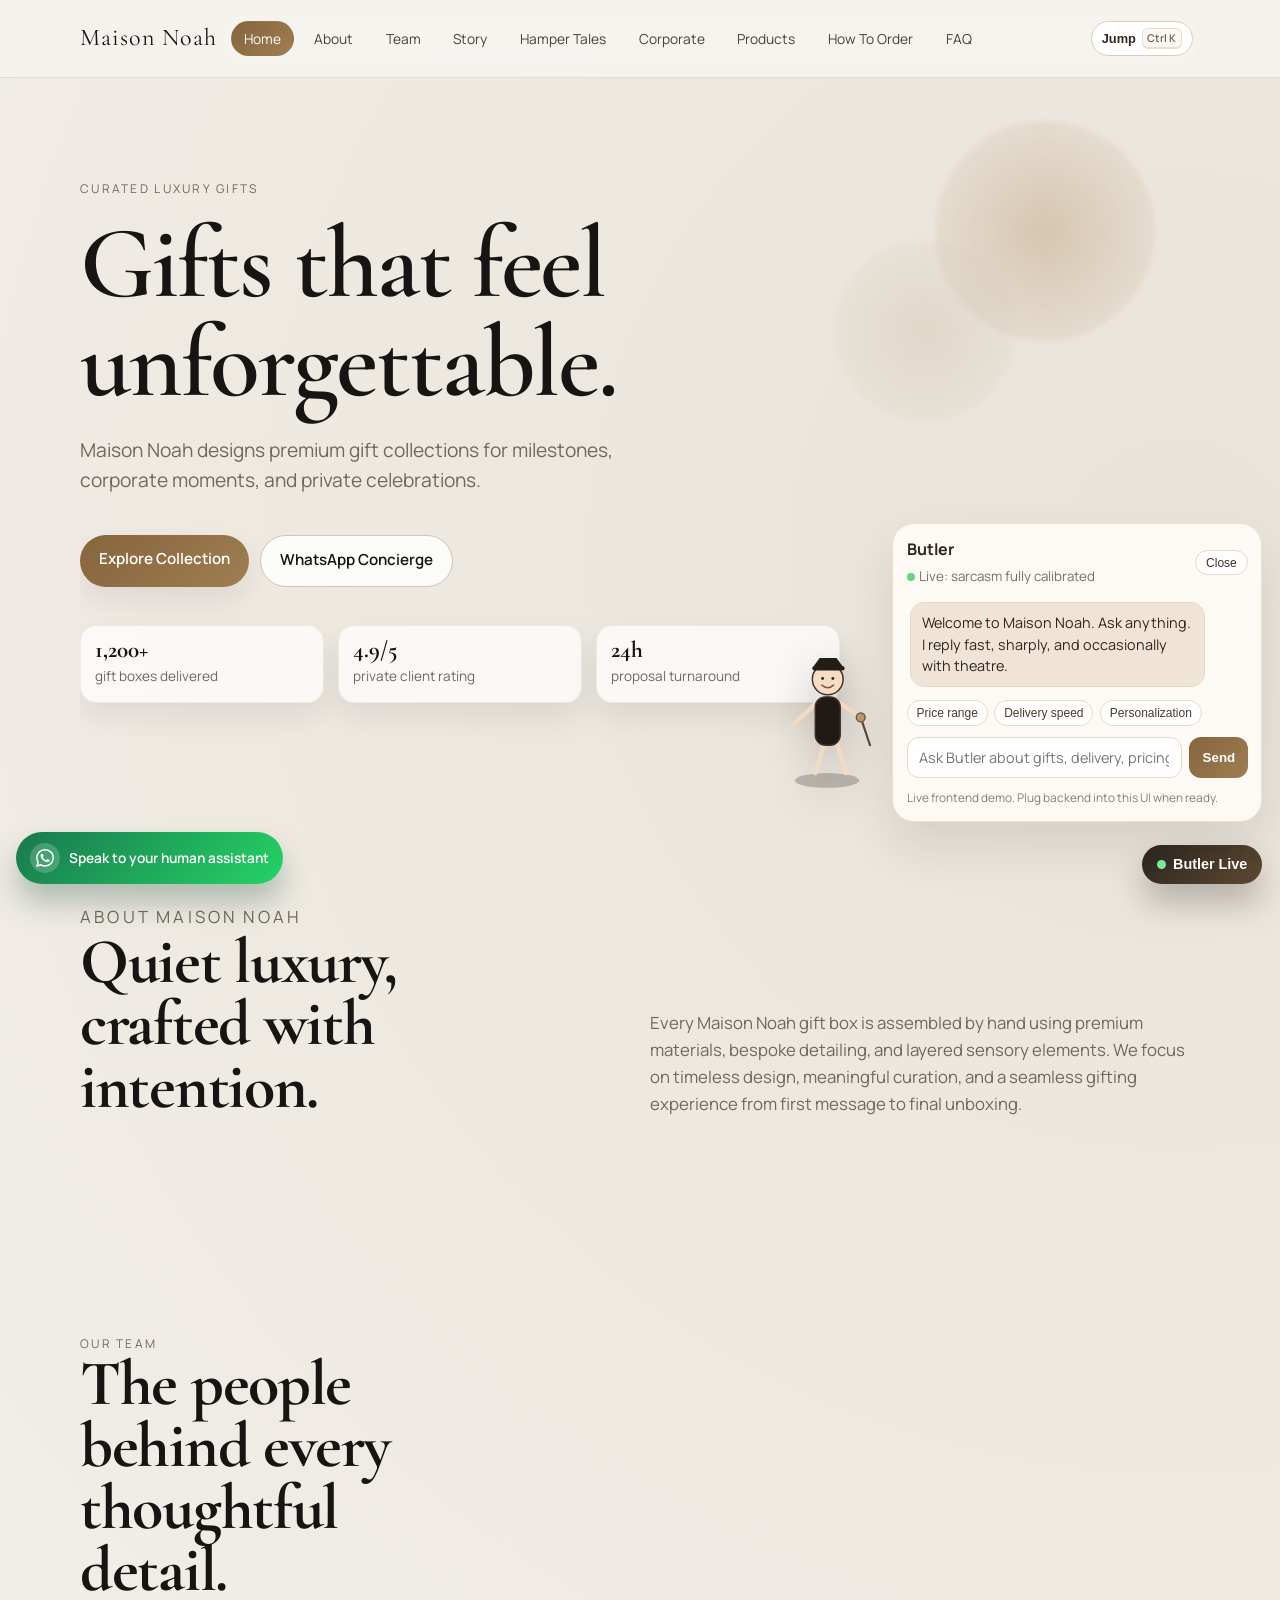
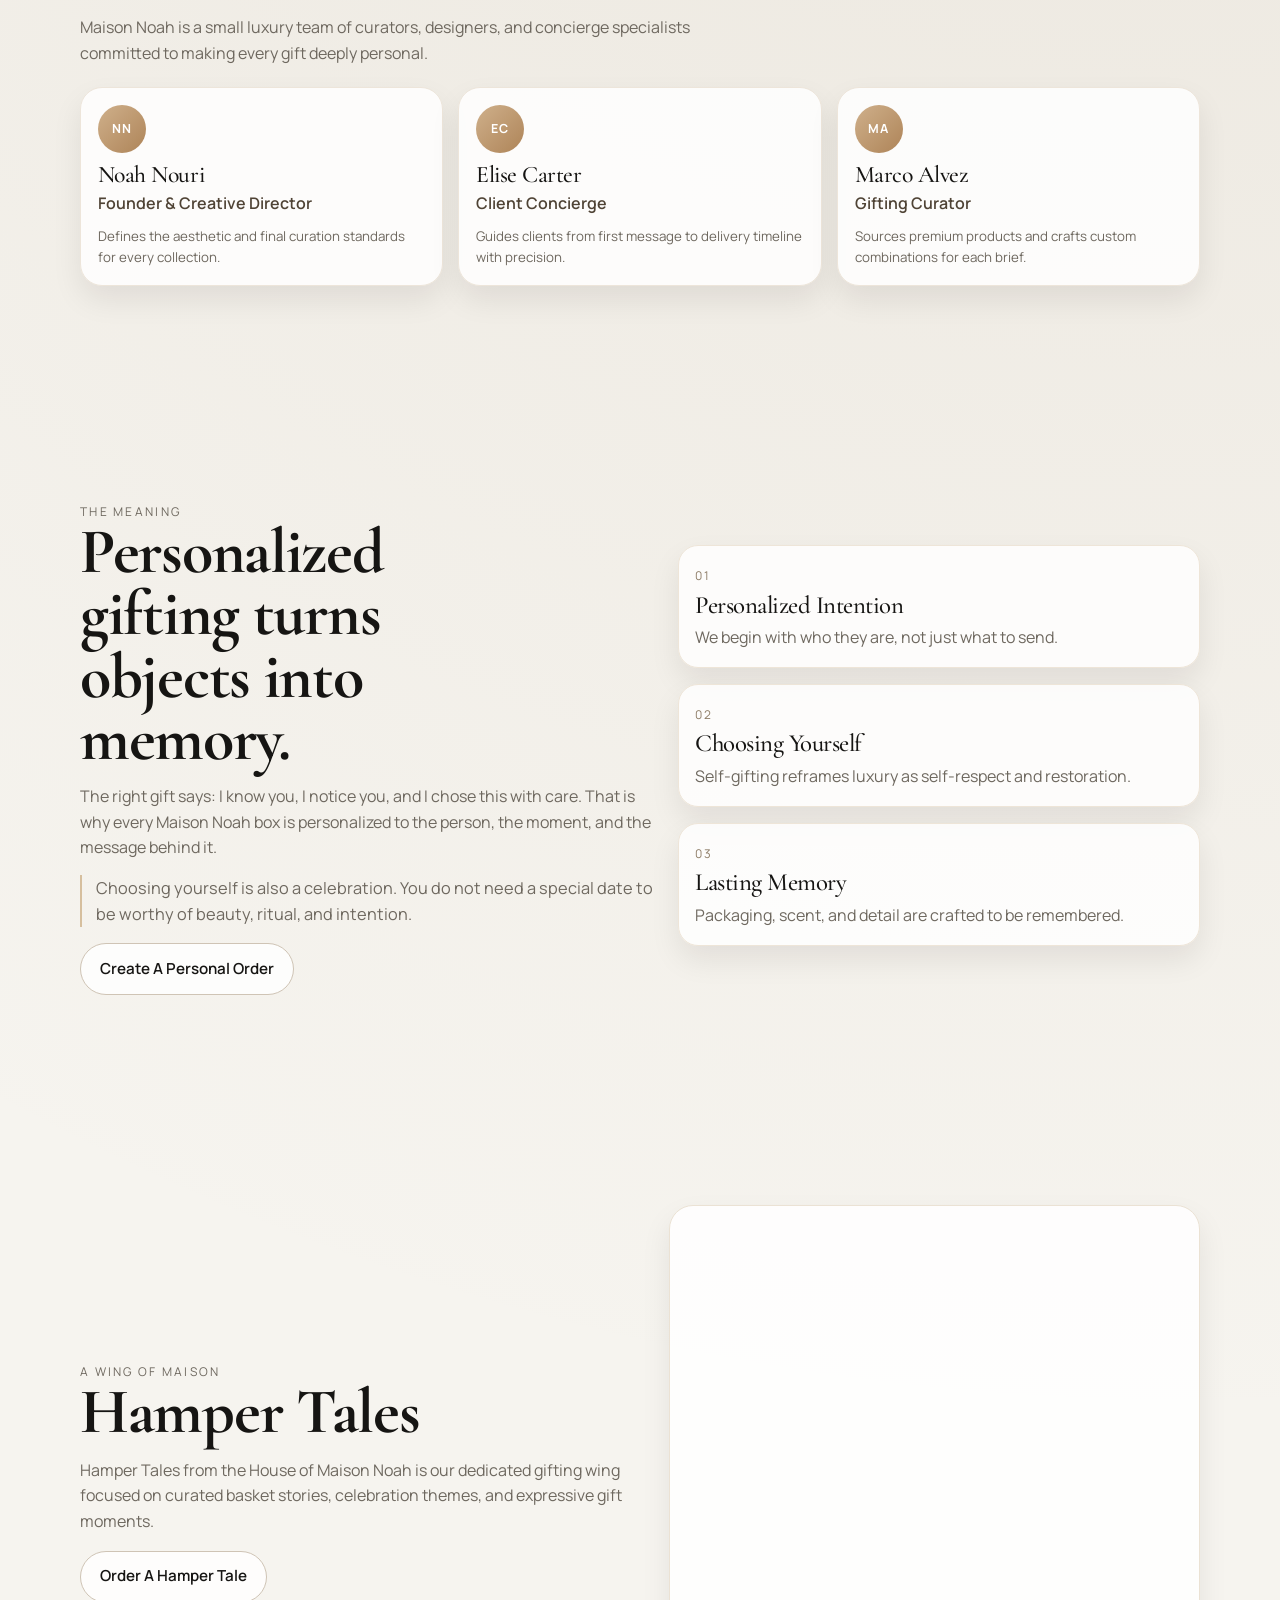
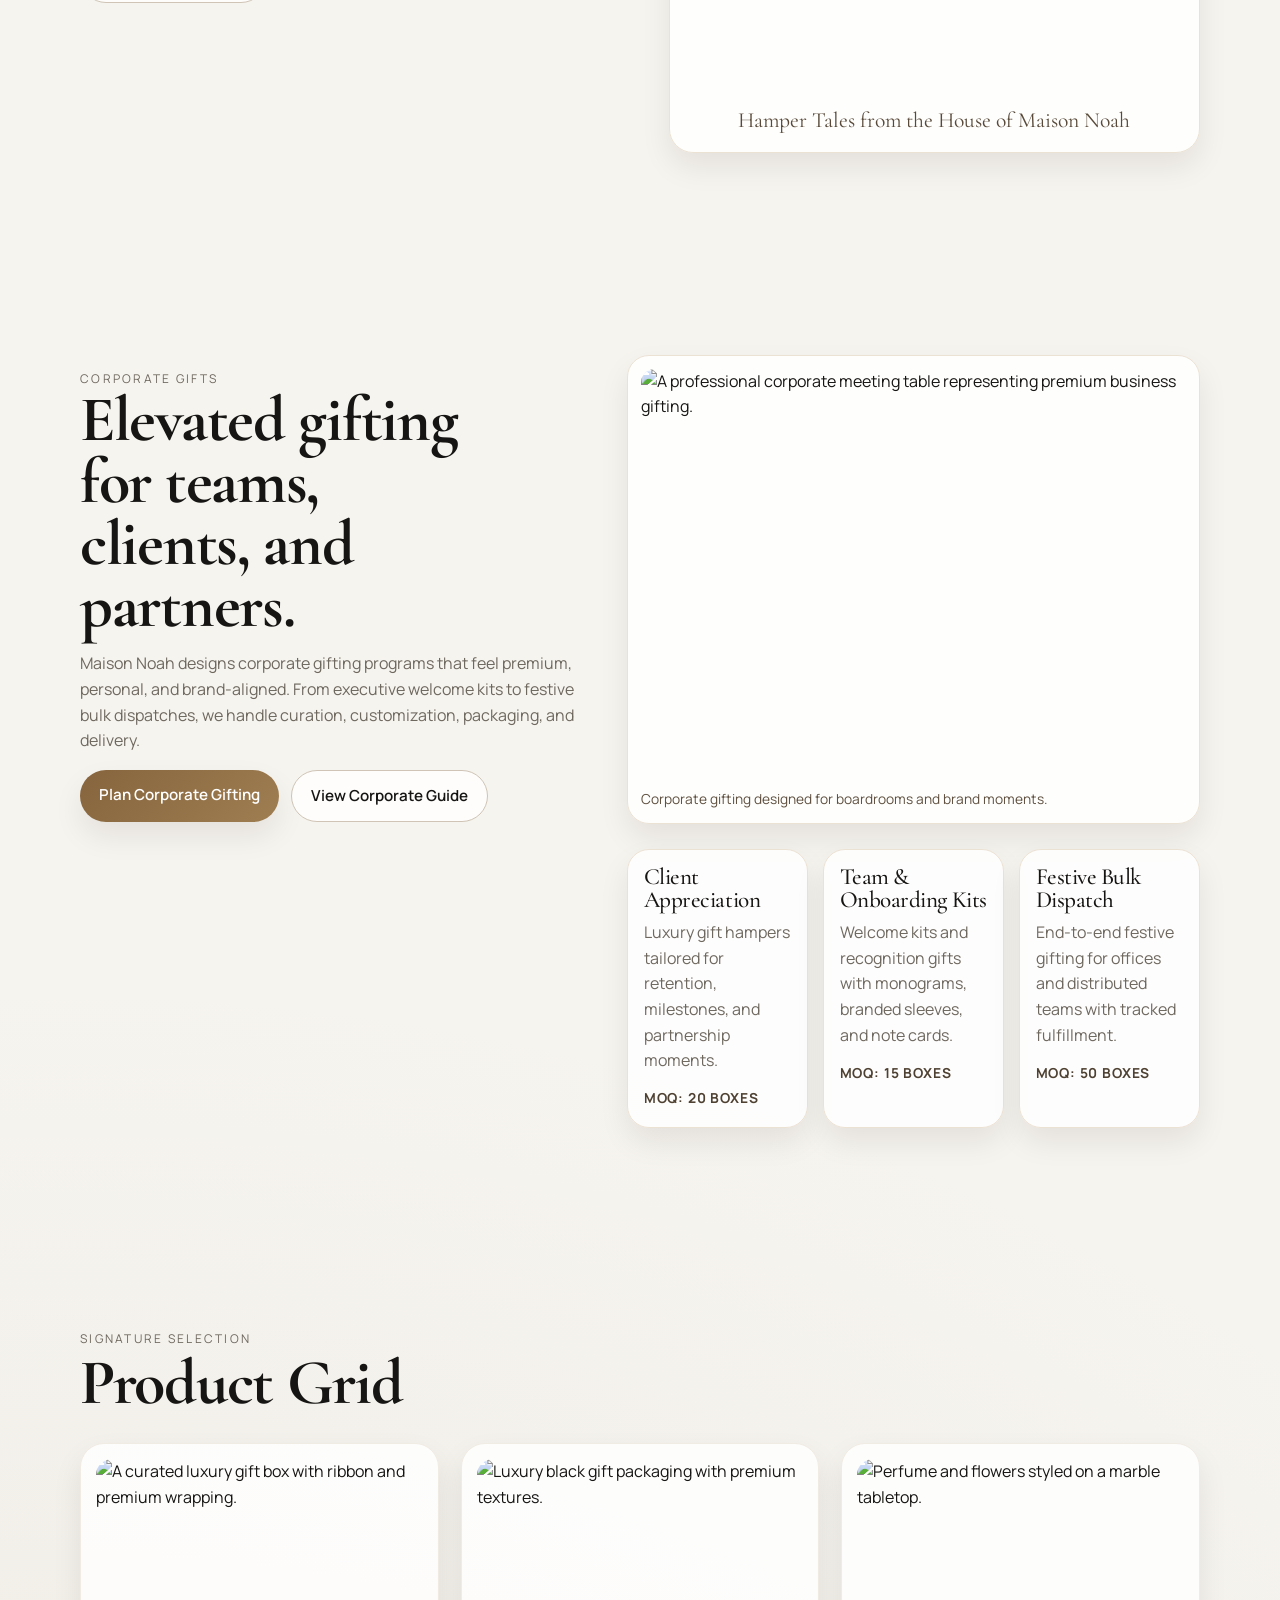
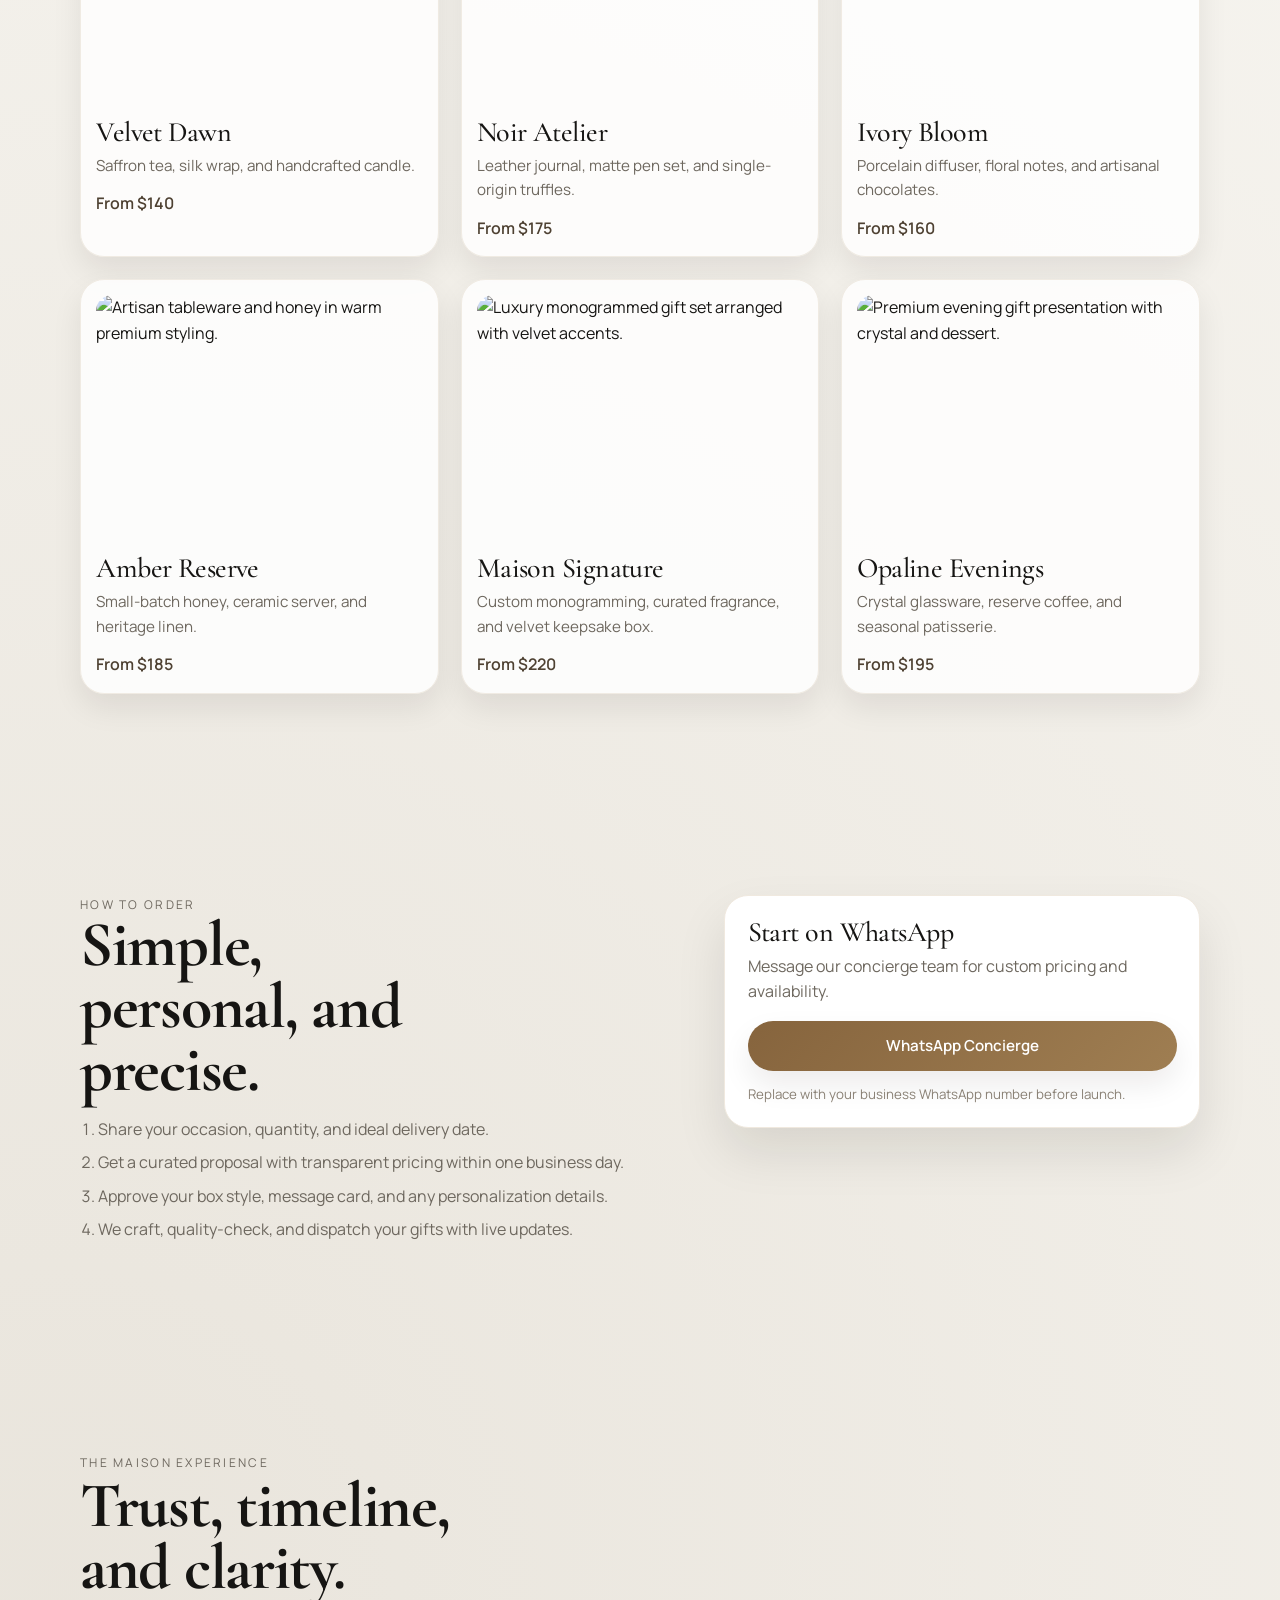
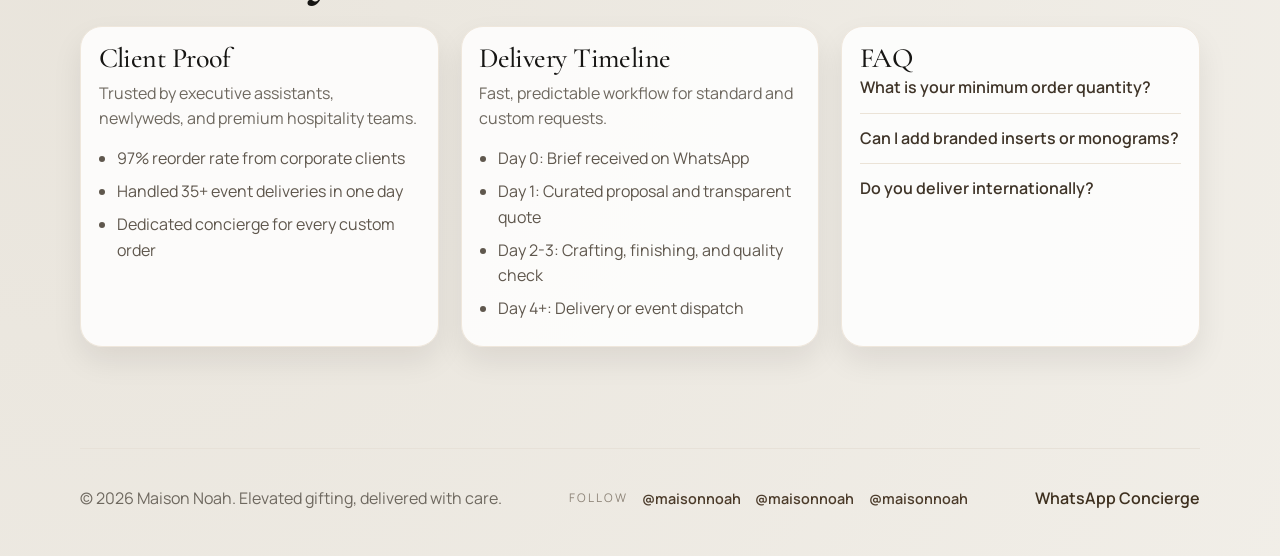
==== commit 24137851: "Remove WhatsApp button from navbar" ====
--- a/index.html
+++ b/index.html
@@ -90,7 +90,6 @@
             <kbd>Ctrl K</kbd>
           </button>
         </nav>
-        <a class="header-cta" href="https://wa.me/919895079689?text=Hello%20Maison%20Noah%2C%20I%20want%20to%20place%20an%20order." target="_blank" rel="noreferrer">WhatsApp Concierge</a>
       </div>
     </header>
 
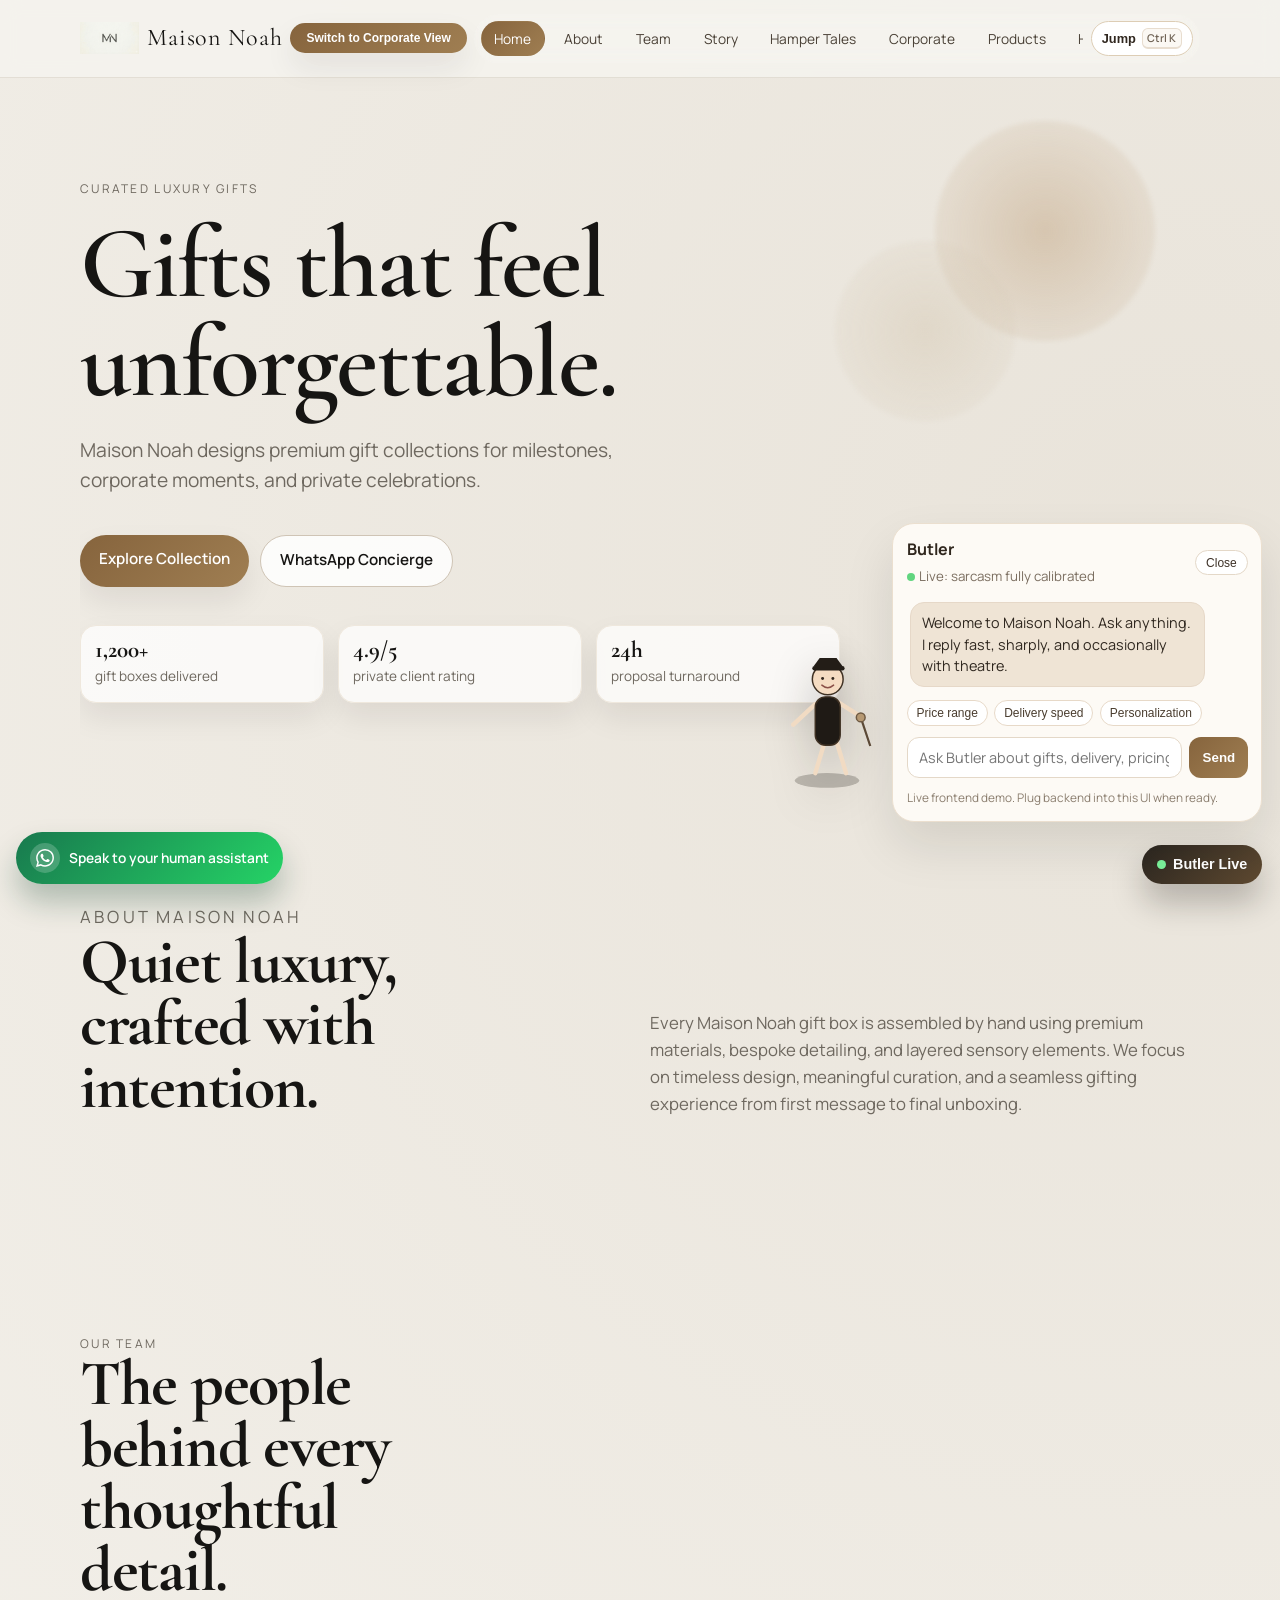
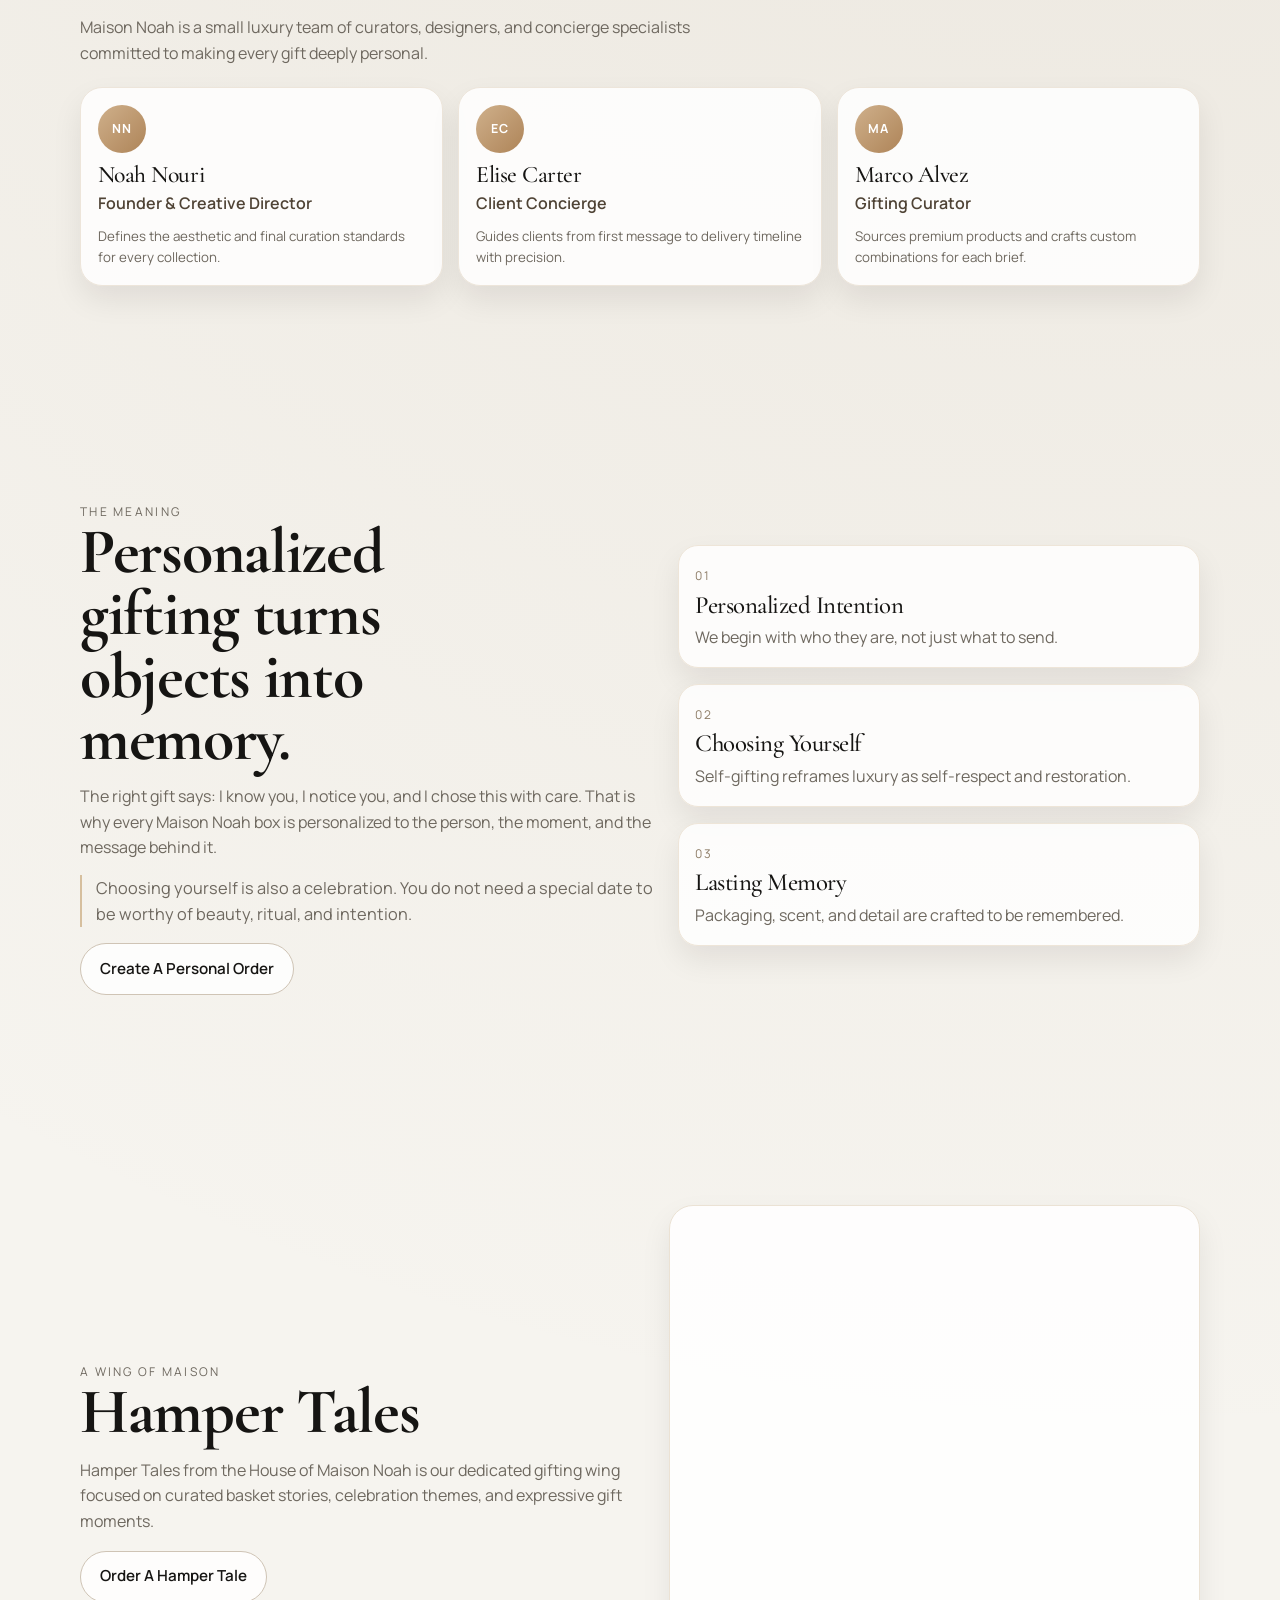
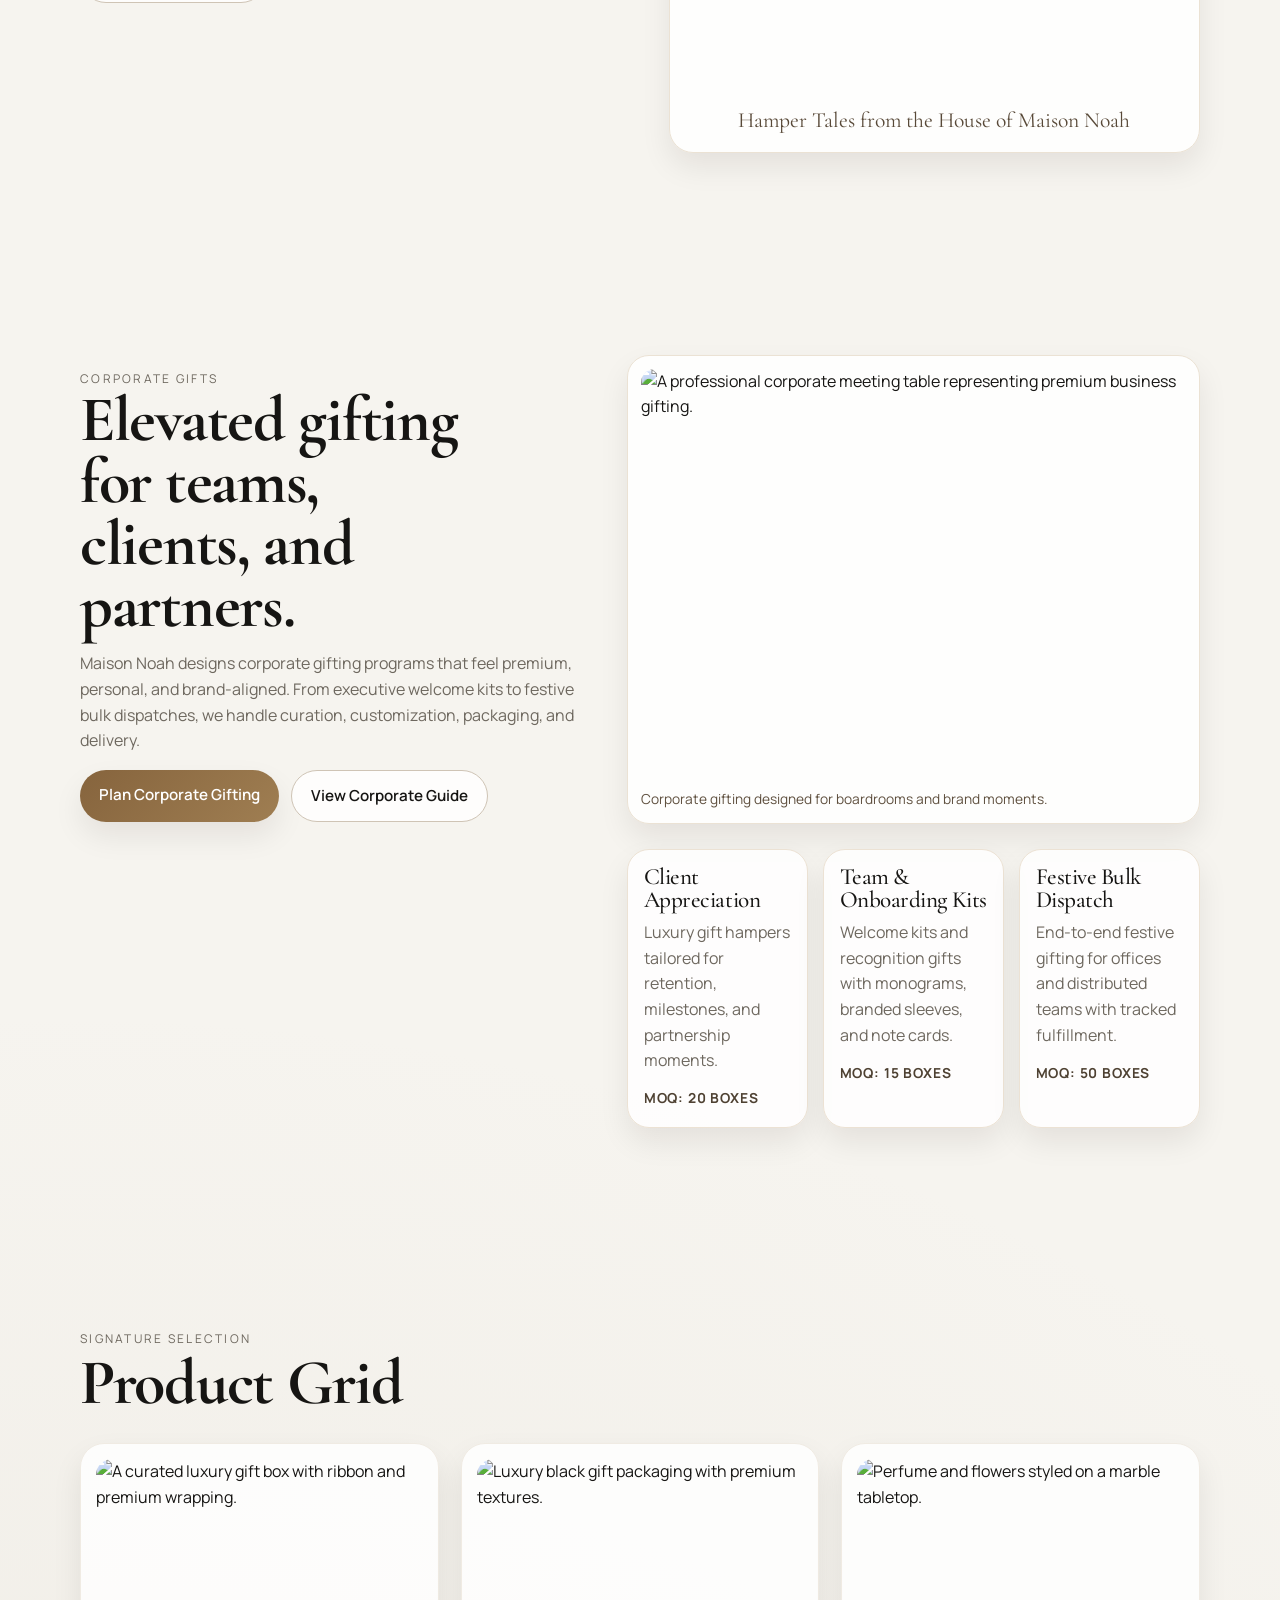
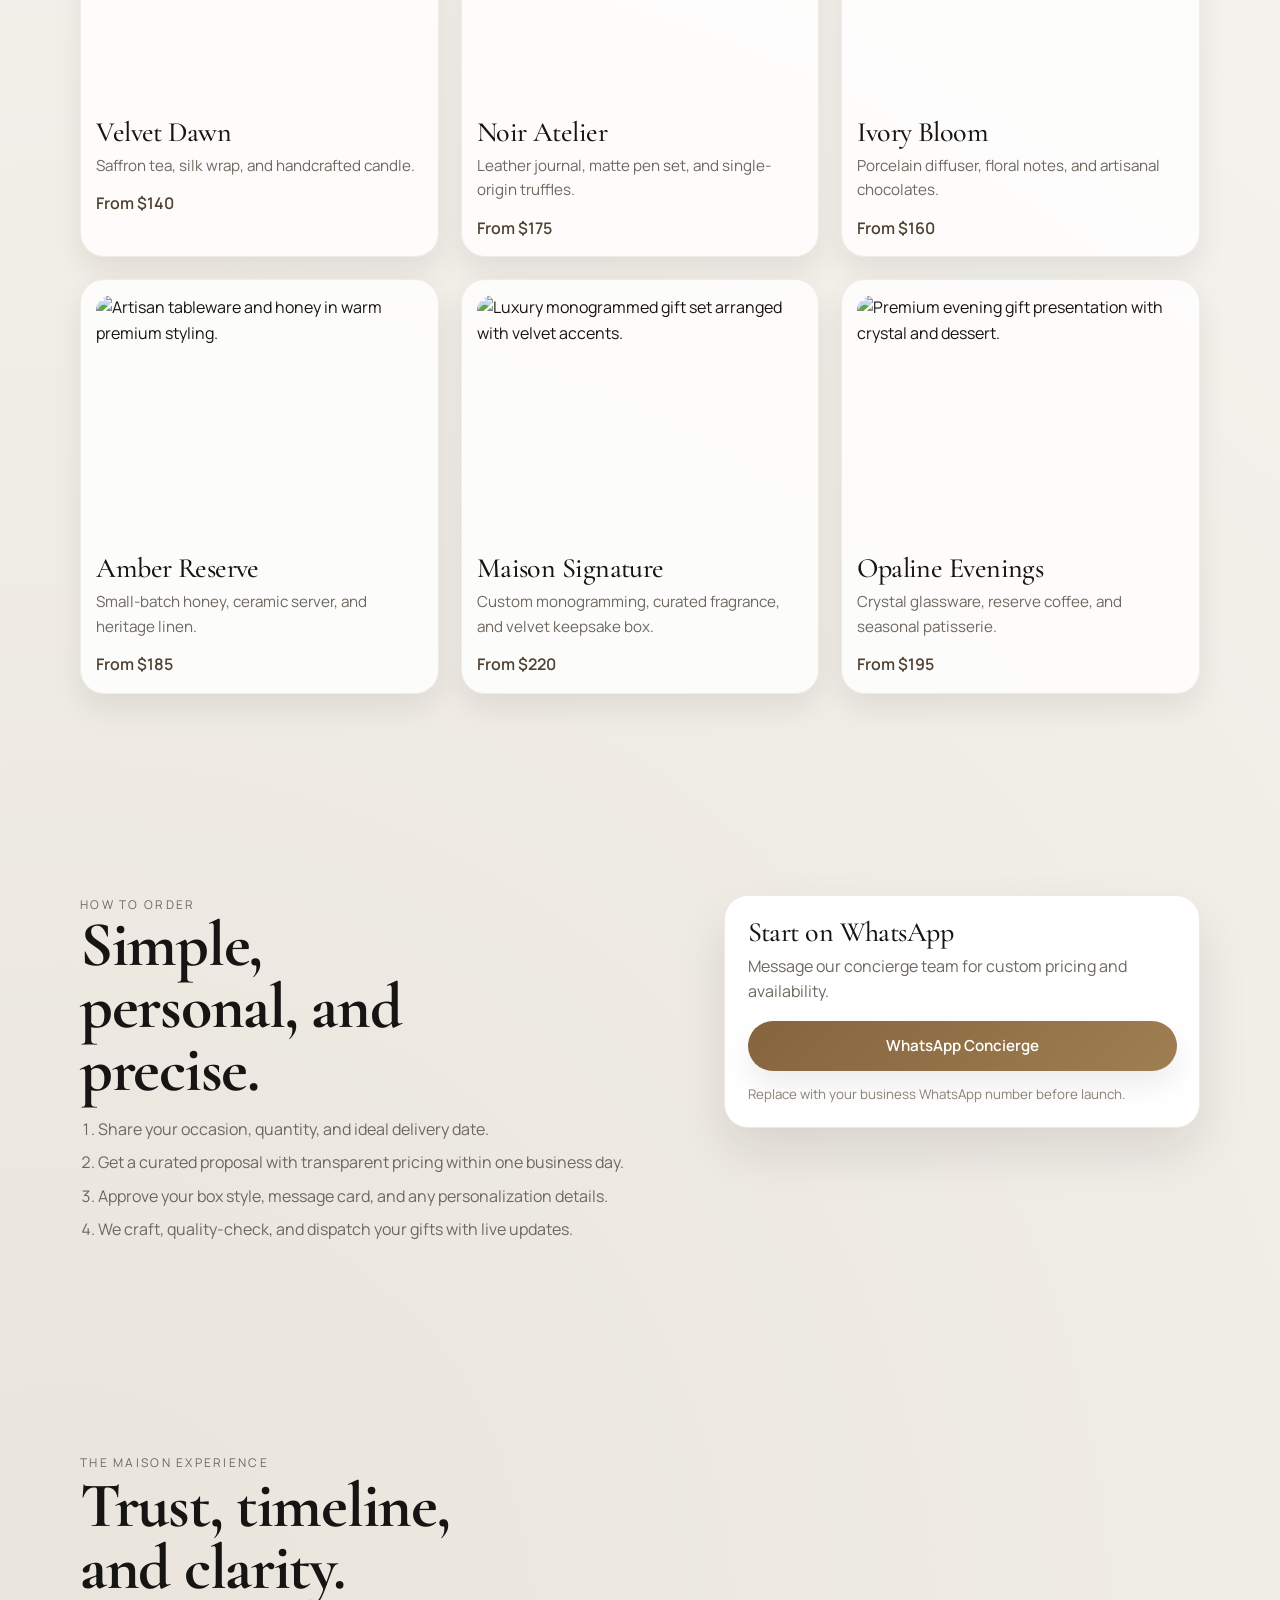
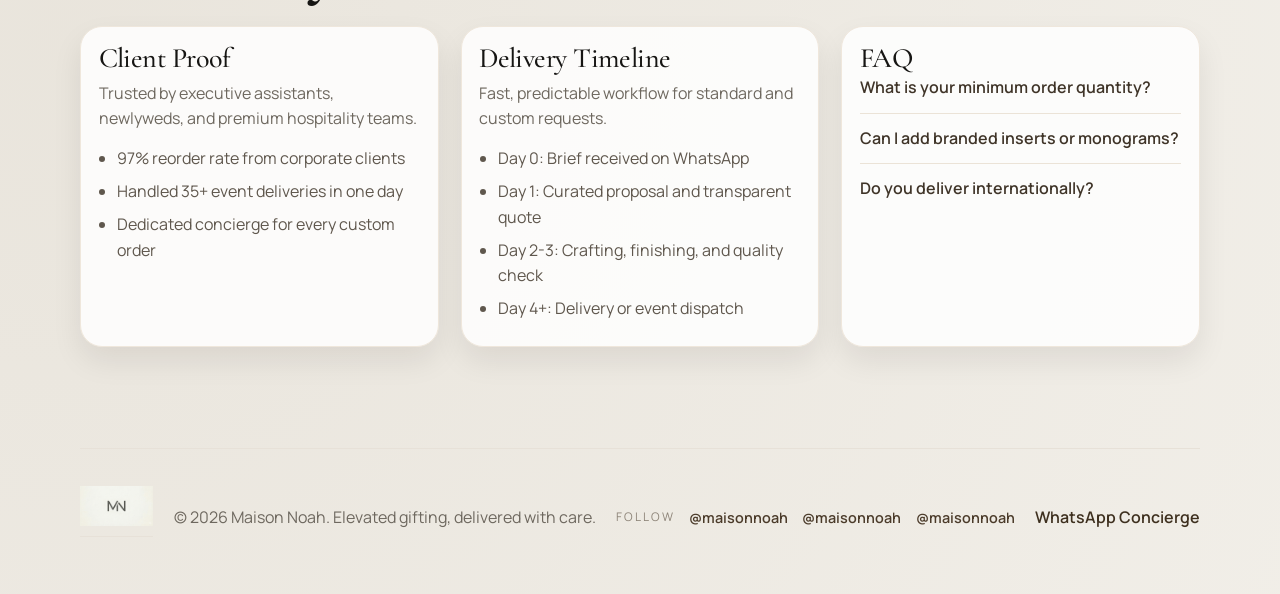
==== commit a4f25186: "Corporate Rebranding" ====
--- a/index.html
+++ b/index.html
@@ -31,10 +31,7 @@
       name="twitter:image"
       content="https://images.unsplash.com/photo-1512909006721-3d6018887383?auto=format&fit=crop&w=1200&q=80"
     />
-    <link
-      rel="icon"
-      href="data:image/svg+xml,%3Csvg xmlns='http://www.w3.org/2000/svg' viewBox='0 0 64 64'%3E%3Crect width='64' height='64' rx='14' fill='%23161513'/%3E%3Ctext x='50%25' y='56%25' text-anchor='middle' font-family='Georgia,serif' font-size='32' fill='%23f6f4ef'%3EM%3C/text%3E%3C/svg%3E"
-    />
+    <link rel="icon" href="mnlogo.png" />
     <link rel="preconnect" href="https://fonts.googleapis.com" />
     <link rel="preconnect" href="https://fonts.gstatic.com" crossorigin />
     <link
@@ -67,12 +64,13 @@
 
     <header class="site-header">
       <div class="header-shell">
-        <a class="brand" href="#top" aria-label="Maison Noah home">Maison Noah</a>
+        <a class="brand" href="#top" aria-label="Maison Noah home"><img class="brand-logo" src="mnlogo.png" alt="Maison Noah" />Maison Noah</a>
         <button class="mobile-menu-toggle" id="mobileMenuToggle" type="button" aria-label="Toggle menu" aria-expanded="false">
           <span></span>
           <span></span>
           <span></span>
         </button>
+        <button class="mode-toggle-btn" id="modeToggleBtn" onclick="toggleMode()" title="Switch to Corporate View">Switch to Corporate View</button>
         <nav class="smart-nav" id="mobileMenu" aria-label="Quick section navigation">
           <div class="smart-nav-track">
             <a class="smart-link active" href="#home" data-section="home">Home</a>
@@ -561,6 +559,7 @@
     </a>
 
     <footer class="site-footer reveal">
+      <div class="footer-logo-section"><img class="footer-logo" src="mnlogo.png" alt="Maison Noah logo" /></div>
       <p>&copy; <span id="year"></span> Maison Noah. Elevated gifting, delivered with care.</p>
       <div class="footer-social" aria-label="Maison Noah social media">
         <span>Follow</span>
@@ -902,6 +901,11 @@
           }
         });
       }
+
+      // Toggle mode between Normal and Corporate
+      function toggleMode() {
+        window.location.href = 'corporate.html';
+      }
     </script>
   </body>
 </html>
--- a/styles.css
+++ b/styles.css
@@ -153,6 +153,40 @@
   letter-spacing: 0.04em;
   white-space: nowrap;
   flex-shrink: 0;
+  display: flex;
+  align-items: center;
+  gap: 0.5rem;
+}
+
+.brand-logo {
+  height: 32px;
+  width: auto;
+  display: block;
+}
+
+.mode-toggle-btn {
+  padding: 0.5rem 1rem;
+  background: linear-gradient(135deg, var(--accent-strong), var(--accent));
+  color: #fff;
+  border: none;
+  border-radius: 999px;
+  font-size: 0.75rem;
+  font-weight: 600;
+  cursor: pointer;
+  white-space: nowrap;
+  flex-shrink: 0;
+  transition: all 220ms ease;
+  box-shadow: var(--shadow-soft);
+  margin-left: auto;
+}
+
+.mode-toggle-btn:hover {
+  transform: translateY(-2px);
+  box-shadow: 0 8px 20px rgba(98, 69, 37, 0.2);
+}
+
+.mode-toggle-btn:active {
+  transform: translateY(0);
 }
 
 .header-cta {
@@ -803,6 +837,18 @@
   display: flex;
   flex-direction: column;
   gap: 0.6rem;
+}
+
+.footer-logo-section {
+  margin-bottom: 0.8rem;
+  padding-bottom: 0.6rem;
+  border-bottom: 1px solid var(--line);
+}
+
+.footer-logo {
+  height: 40px;
+  width: auto;
+  display: block;
 }
 
 .site-footer p {
@@ -1583,6 +1629,7 @@
 @media (max-width: 719px) {
   .mobile-menu-toggle {
     display: flex;
+    margin-left: auto;
   }
 
   .site-header {
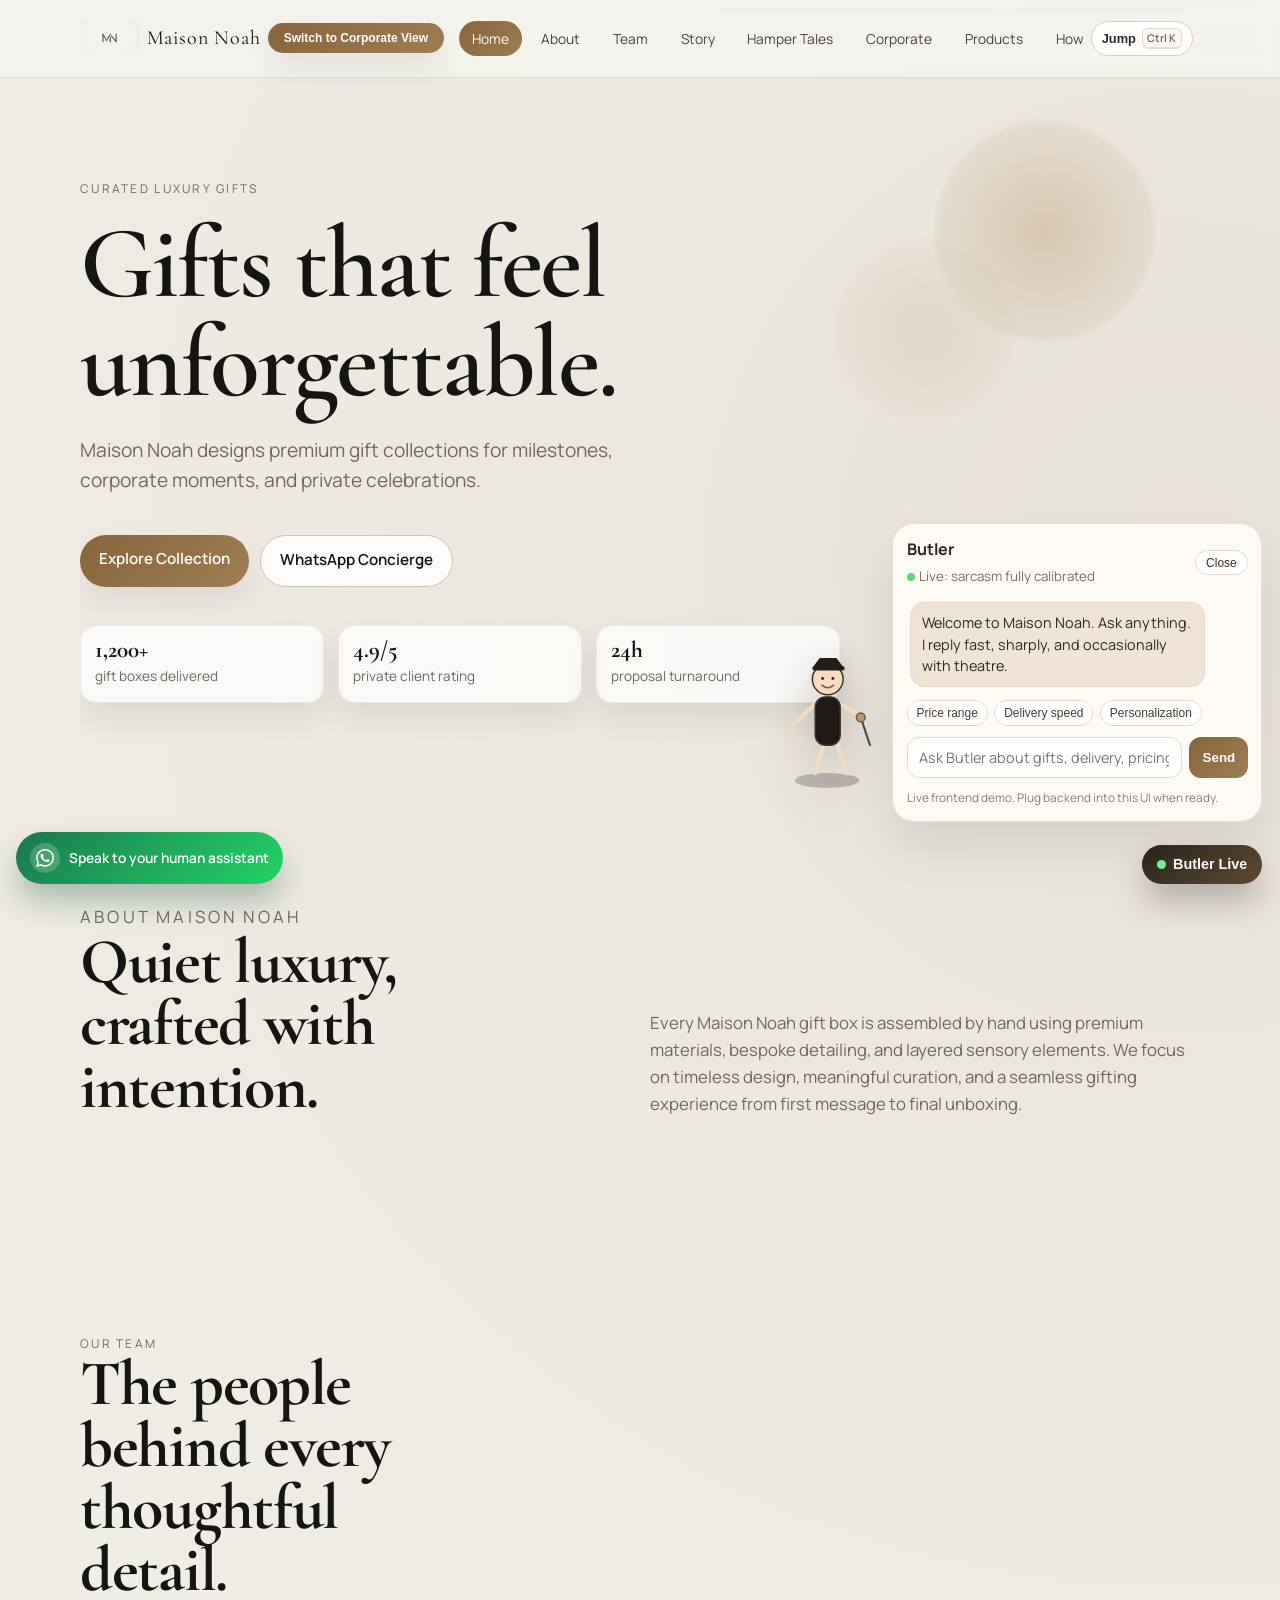
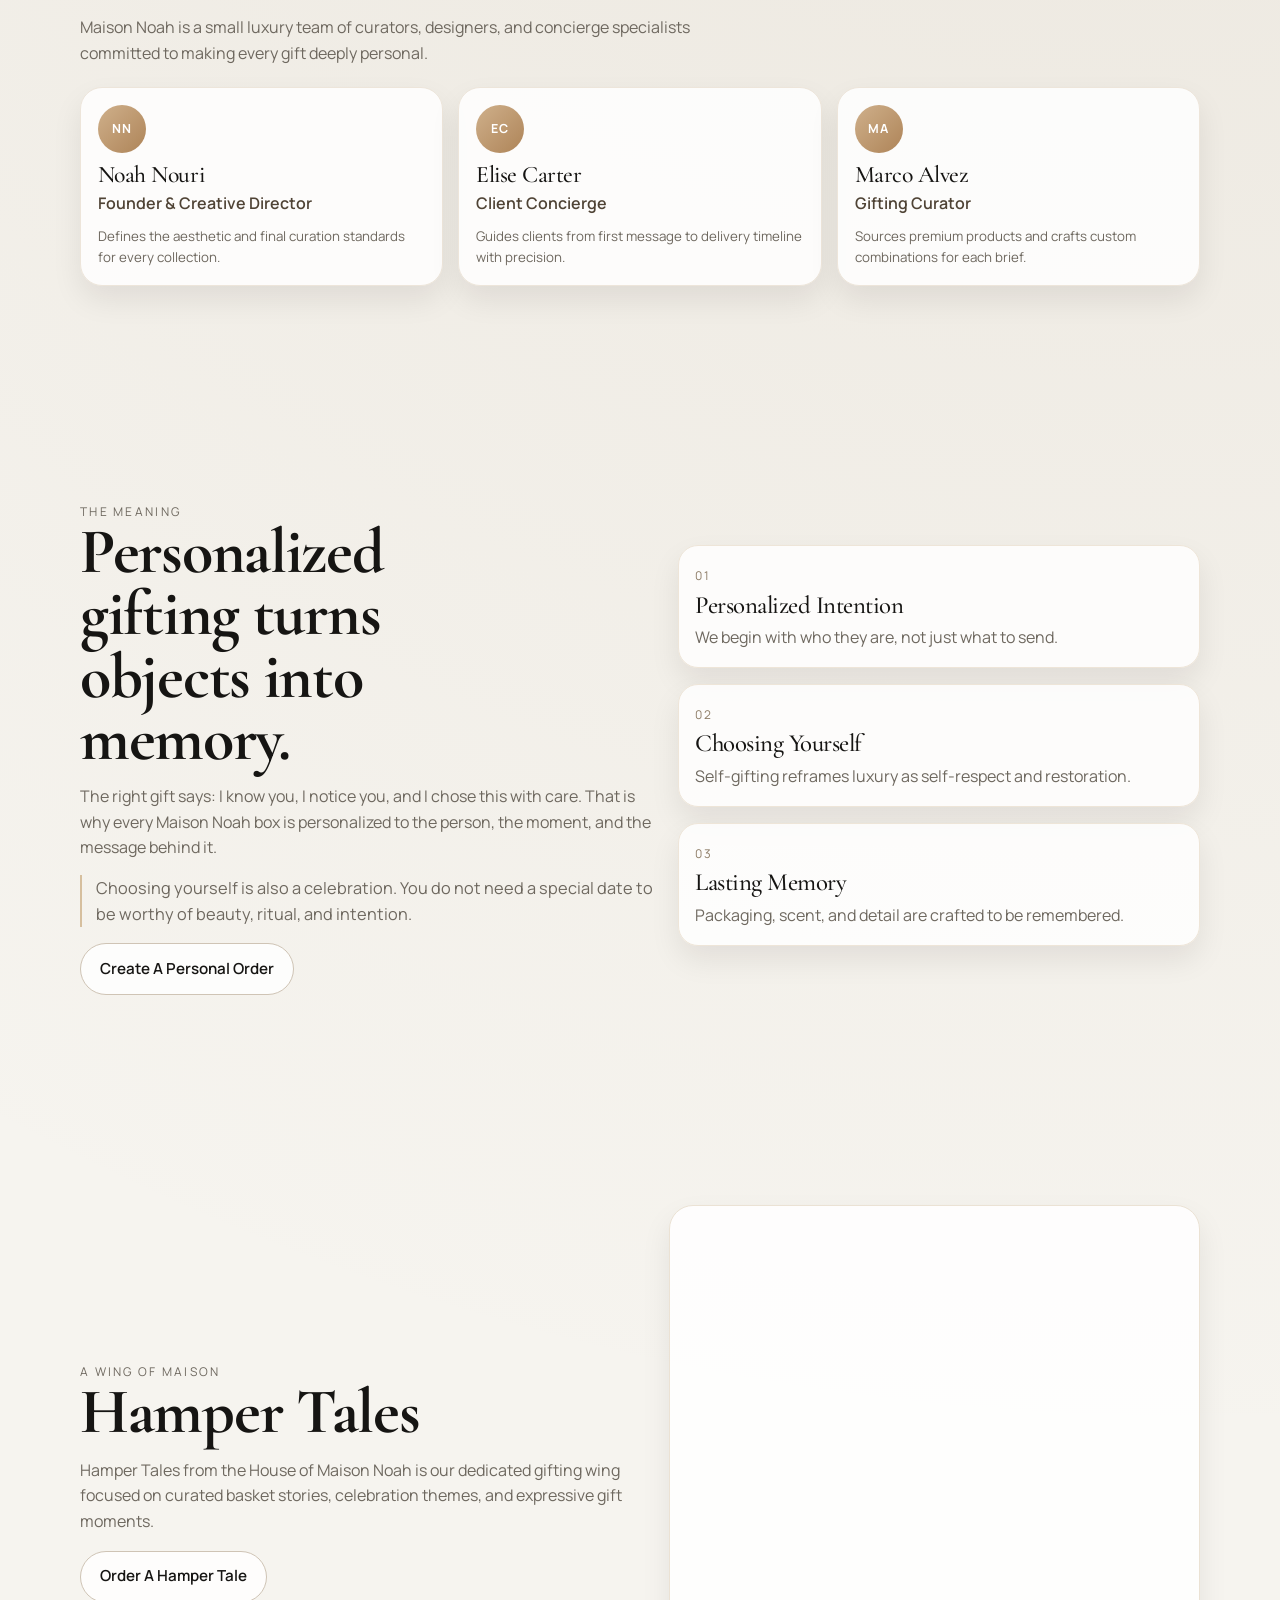
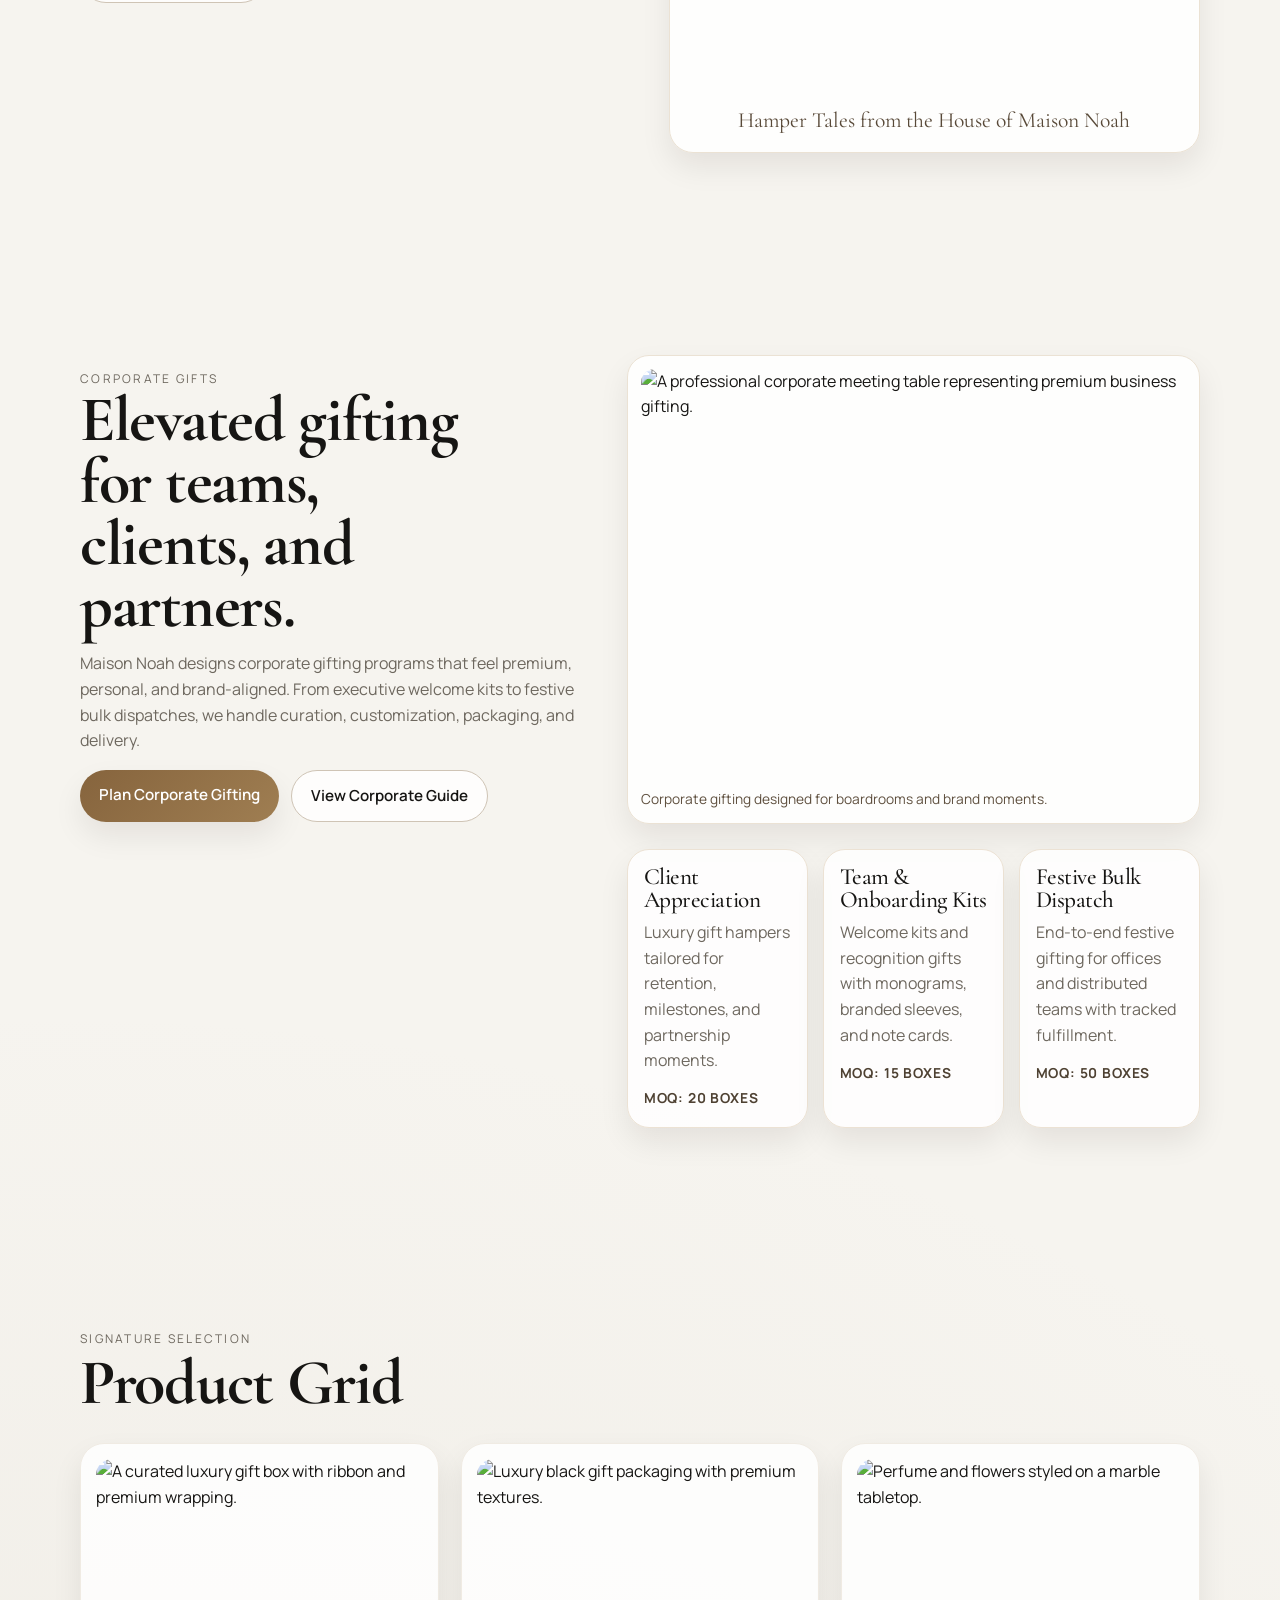
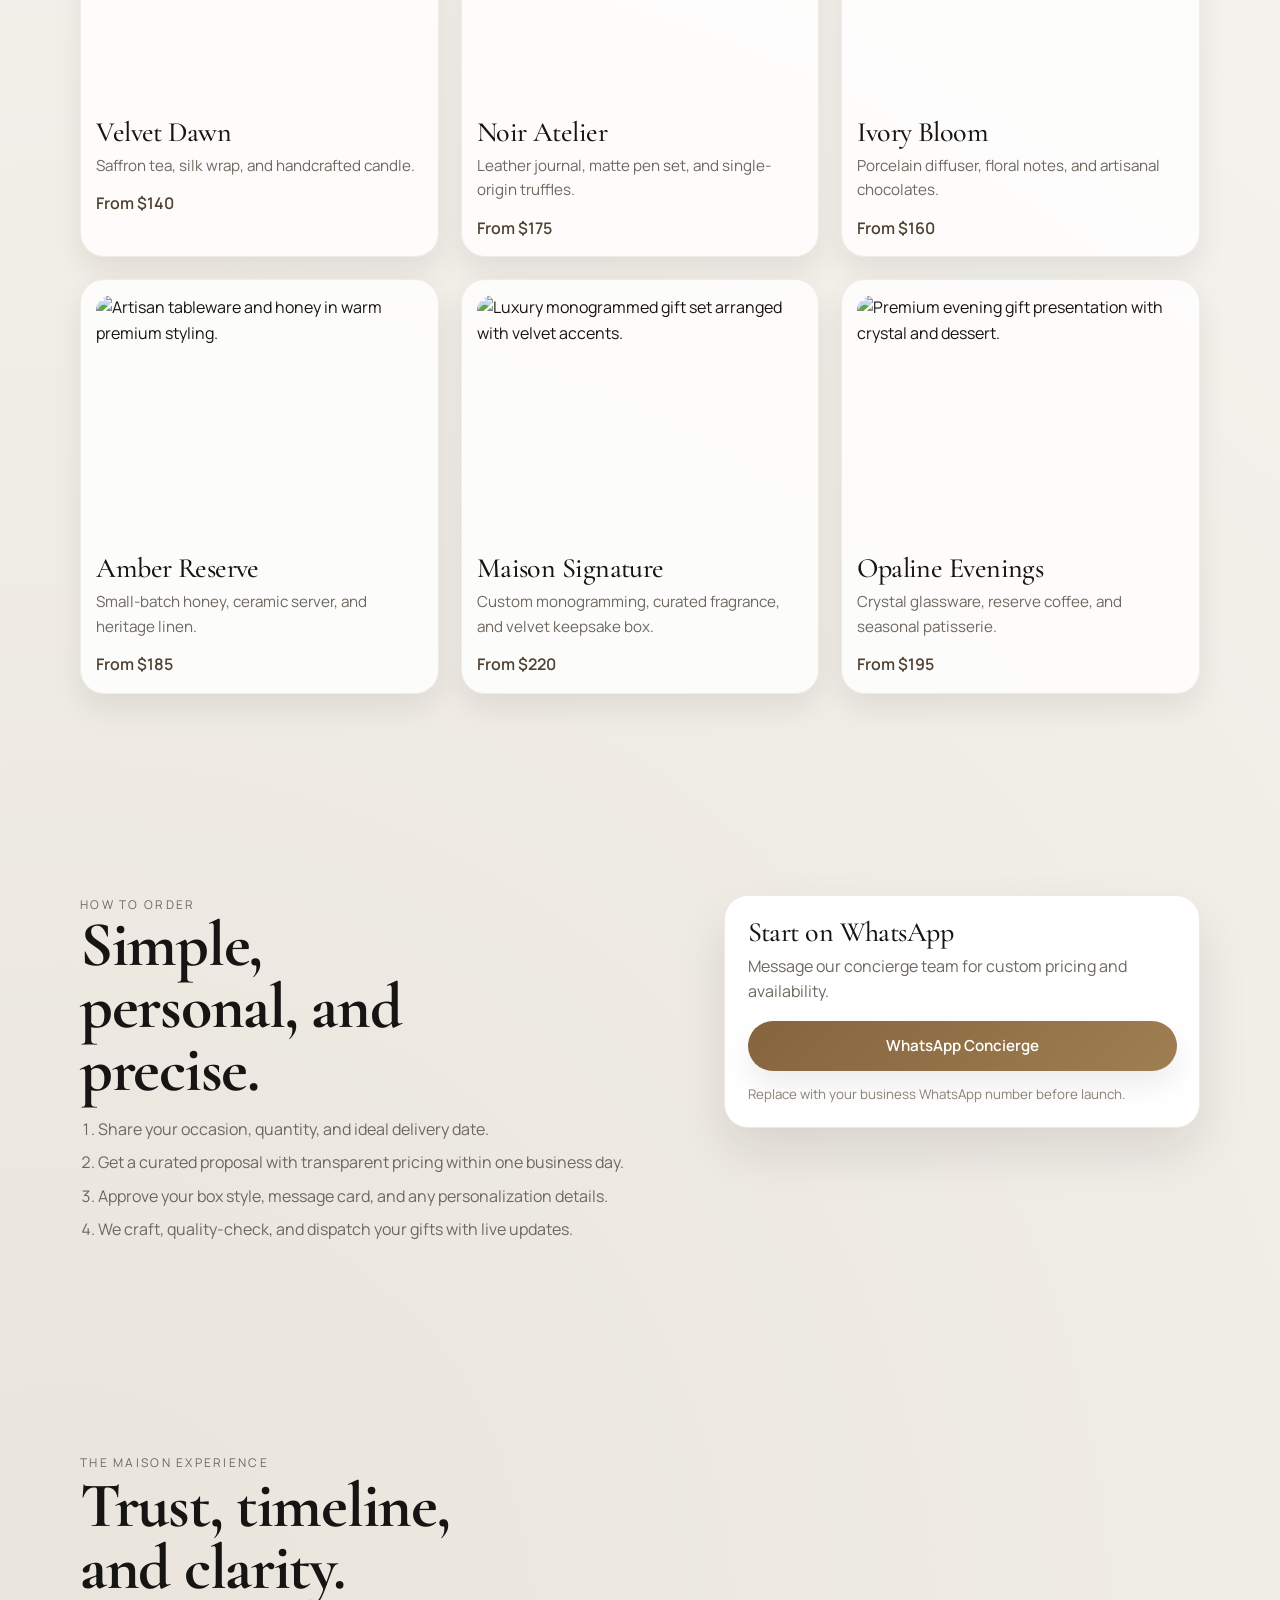
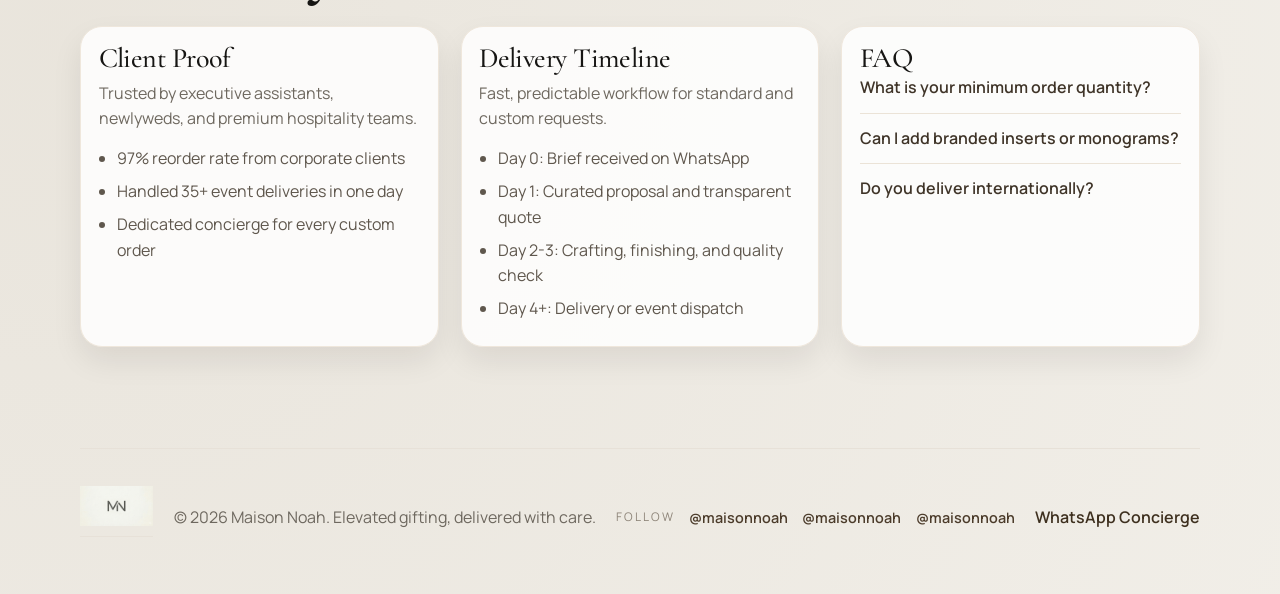
==== commit d9de74f4: "mobile change" ====
--- a/index.html
+++ b/index.html
@@ -62,26 +62,26 @@
   <body>
     <div class="scroll-progress" aria-hidden="true"></div>
 
-    <header class="site-header">
-      <div class="header-shell">
-        <a class="brand" href="#top" aria-label="Maison Noah home"><img class="brand-logo" src="mnlogo.png" alt="Maison Noah" />Maison Noah</a>
+    <header class="navbar">
+      <div class="navbar-container">
+        <a class="navbar-brand" href="#top" aria-label="Maison Noah home"><img class="navbar-logo" src="mnlogo.png" alt="Maison Noah" />Maison Noah</a>
         <button class="mobile-menu-toggle" id="mobileMenuToggle" type="button" aria-label="Toggle menu" aria-expanded="false">
           <span></span>
           <span></span>
           <span></span>
         </button>
         <button class="mode-toggle-btn" id="modeToggleBtn" onclick="toggleMode()" title="Switch to Corporate View">Switch to Corporate View</button>
-        <nav class="smart-nav" id="mobileMenu" aria-label="Quick section navigation">
-          <div class="smart-nav-track">
-            <a class="smart-link active" href="#home" data-section="home">Home</a>
-            <a class="smart-link" href="#about" data-section="about">About</a>
-            <a class="smart-link" href="#team" data-section="team">Team</a>
-            <a class="smart-link" href="#story" data-section="story">Story</a>
-            <a class="smart-link" href="#hamper-tales" data-section="hamper-tales">Hamper Tales</a>
-            <a class="smart-link" href="#corporate" data-section="corporate">Corporate</a>
-            <a class="smart-link" href="#products" data-section="products">Products</a>
-            <a class="smart-link" href="#ordering" data-section="ordering">How To Order</a>
-            <a class="smart-link" href="#experience" data-section="experience">FAQ</a>
+        <nav class="navbar-links" id="mobileMenu" aria-label="Quick section navigation">
+          <div class="navbar-links-track">
+            <a class="navbar-link active" href="#home" data-section="home">Home</a>
+            <a class="navbar-link" href="#about" data-section="about">About</a>
+            <a class="navbar-link" href="#team" data-section="team">Team</a>
+            <a class="navbar-link" href="#story" data-section="story">Story</a>
+            <a class="navbar-link" href="#hamper-tales" data-section="hamper-tales">Hamper Tales</a>
+            <a class="navbar-link" href="#corporate" data-section="corporate">Corporate</a>
+            <a class="navbar-link" href="#products" data-section="products">Products</a>
+            <a class="navbar-link" href="#ordering" data-section="ordering">How To Order</a>
+            <a class="navbar-link" href="#experience" data-section="experience">FAQ</a>
           </div>
           <button class="quick-jump-trigger" type="button" aria-haspopup="dialog" aria-controls="quick-jump">
             Jump
@@ -579,7 +579,7 @@
     <script>
       document.getElementById("year").textContent = new Date().getFullYear();
       const progressBar = document.querySelector(".scroll-progress");
-      const navLinks = Array.from(document.querySelectorAll(".smart-link"));
+      const navLinks = Array.from(document.querySelectorAll(".navbar-link"));
       const trackedSectionIds = ["home", "about", "team", "story", "hamper-tales", "corporate", "products", "ordering", "experience"];
       const jumpRoot = document.getElementById("quick-jump");
       const jumpInput = document.getElementById("quick-jump-input");
--- a/styles.css
+++ b/styles.css
@@ -48,7 +48,7 @@
   display: block;
 }
 
-.site-header {
+.navbar {
   position: sticky;
   top: 0;
   z-index: 12;
@@ -58,7 +58,7 @@
   border-bottom: 1px solid rgba(157, 142, 117, 0.2);
 }
 
-.header-shell {
+.navbar-container {
   width: min(1120px, 92vw);
   margin: 0 auto;
   display: flex;
@@ -67,7 +67,7 @@
   min-width: 0;
 }
 
-.smart-nav {
+.navbar-links {
   flex: 1;
   min-width: 0;
   padding: 0.32rem;
@@ -81,7 +81,7 @@
   box-shadow: var(--shadow-soft);
 }
 
-.smart-nav-track {
+.navbar-links-track {
   flex: 1;
   min-width: 0;
   display: flex;
@@ -92,11 +92,11 @@
   -ms-overflow-style: none;
 }
 
-.smart-nav-track::-webkit-scrollbar {
+.navbar-links-track::-webkit-scrollbar {
   display: none;
 }
 
-.smart-link {
+.navbar-link {
   text-decoration: none;
   font-size: 0.82rem;
   color: #4a4036;
@@ -107,11 +107,11 @@
   transition: background-color 220ms ease, color 220ms ease, border-color 220ms ease;
 }
 
-.smart-link:hover {
+.navbar-link:hover {
   border-color: #dac9af;
 }
 
-.smart-link.active {
+.navbar-link.active {
   color: #fff;
   border-color: transparent;
   background: linear-gradient(135deg, var(--accent-strong), var(--accent));
@@ -145,7 +145,7 @@
   background: #fbf8f3;
 }
 
-.brand {
+.navbar-brand {
   color: var(--text);
   text-decoration: none;
   font-family: "Cormorant Garamond", Georgia, serif;
@@ -158,7 +158,7 @@
   gap: 0.5rem;
 }
 
-.brand-logo {
+.navbar-logo {
   height: 32px;
   width: auto;
   display: block;
@@ -1632,15 +1632,20 @@
     margin-left: auto;
   }
 
-  .site-header {
+  .navbar {
     padding: 0.5rem 0;
   }
 
-  .header-shell {
+  .navbar-container {
     gap: 0.3rem;
   }
 
-  .smart-nav {
+  .mode-toggle-btn {
+    padding: 0.35rem 0.6rem;
+    font-size: 0.65rem;
+  }
+
+  .navbar-links {
     position: fixed;
     top: 56px;
     left: 0;
@@ -1659,18 +1664,18 @@
     box-shadow: 0 8px 16px rgba(0, 0, 0, 0.1);
   }
 
-  .smart-nav.open {
+  .navbar-links.open {
     max-height: 60vh;
     overflow-y: auto;
   }
 
-  .smart-nav-track {
+  .navbar-links-track {
     flex-direction: column;
     gap: 0;
     width: 100%;
   }
 
-  .smart-link {
+  .navbar-link {
     font-size: 0.9rem;
     padding: 0.75rem 1rem;
     border-radius: 0;
@@ -1681,11 +1686,11 @@
     border-bottom: 1px solid var(--line);
   }
 
-  .smart-link:hover {
+  .navbar-link:hover {
     background: var(--bg);
   }
 
-  .smart-link.active {
+  .navbar-link.active {
     background: linear-gradient(135deg, var(--accent-strong), var(--accent));
     color: #fff;
   }
@@ -1789,11 +1794,11 @@
     display: none;
   }
 
-  .site-header {
+  .navbar {
     padding: 0.85rem 0;
   }
 
-  .smart-nav {
+  .navbar-links {
     position: static;
     padding: 0.45rem;
     gap: 0.5rem;
@@ -1807,16 +1812,16 @@
     flex-direction: row;
   }
 
-  .smart-nav.open {
+  .navbar-links.open {
     max-height: none;
   }
 
-  .smart-nav-track {
+  .navbar-links-track {
     gap: 0.4rem;
     flex-direction: row;
   }
 
-  .smart-link {
+  .navbar-link {
     font-size: 0.86rem;
     padding: 0.38rem 0.76rem;
     border: 1px solid transparent;
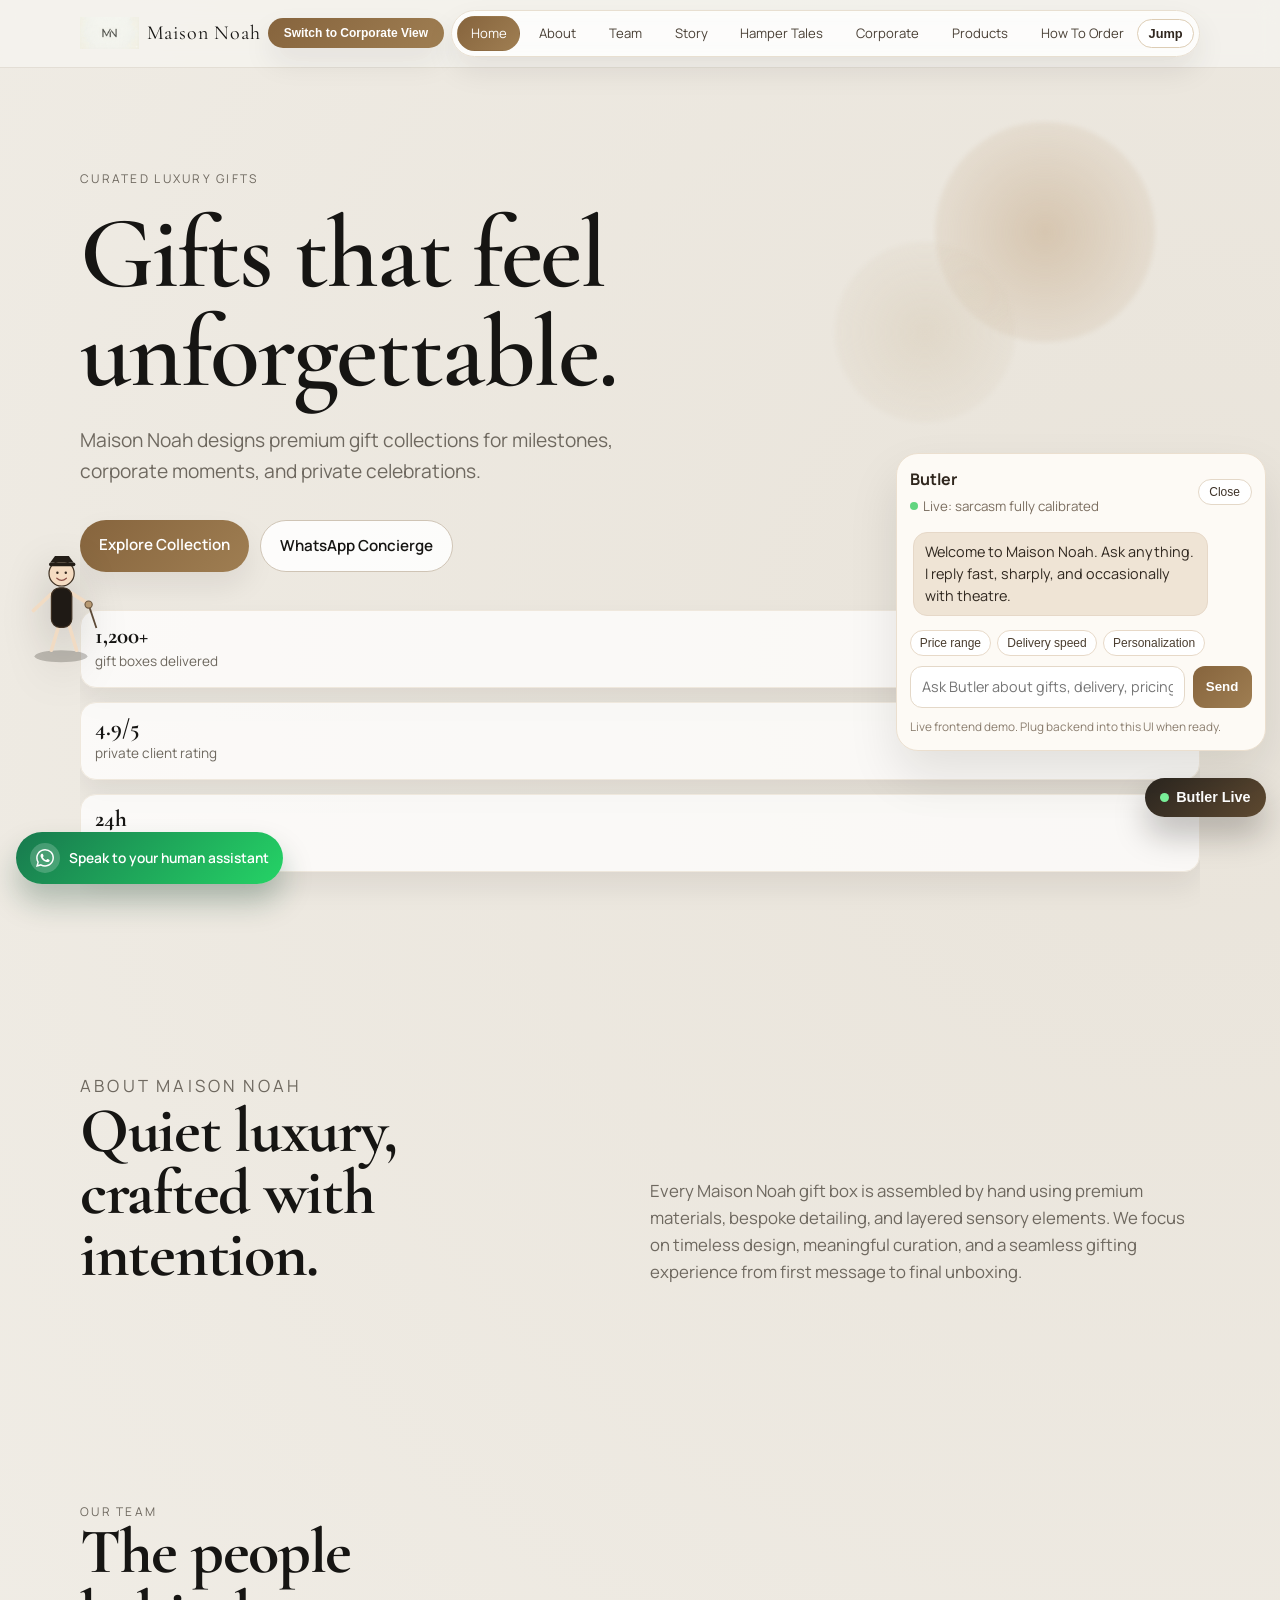
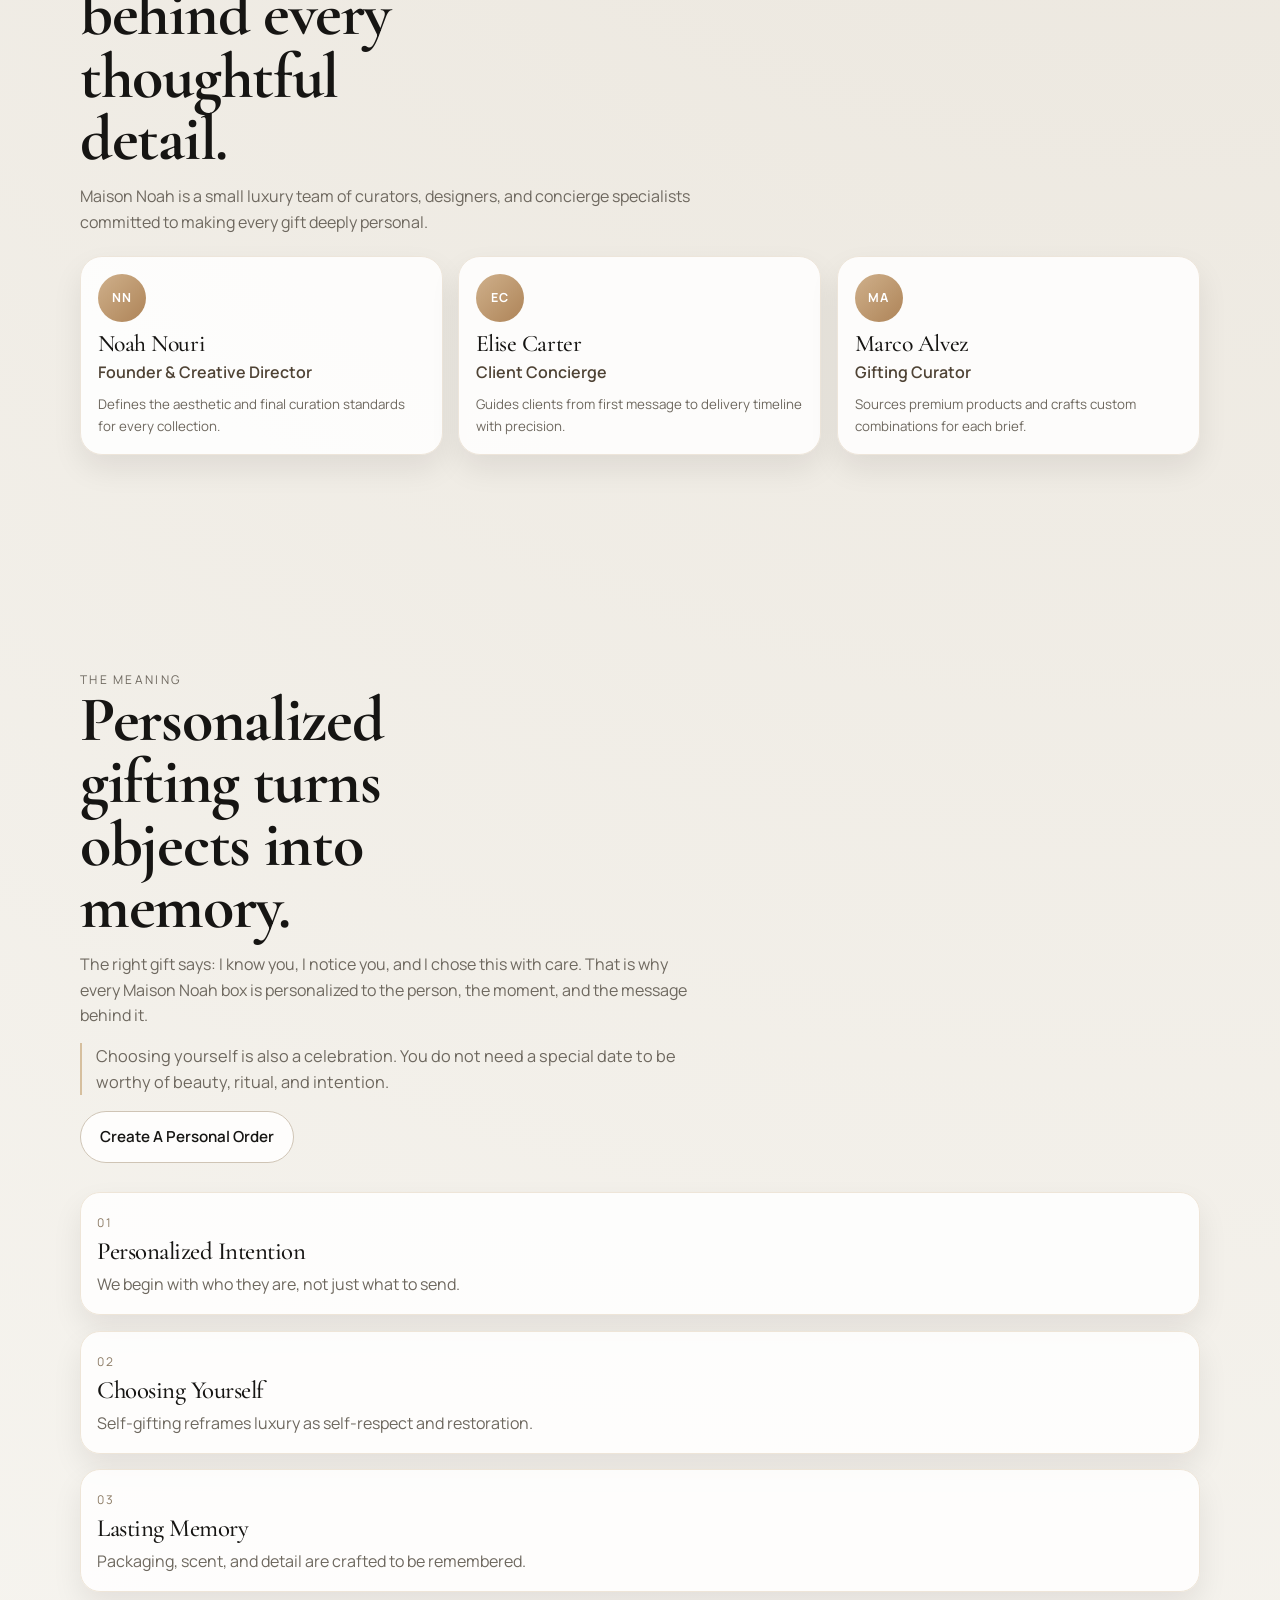
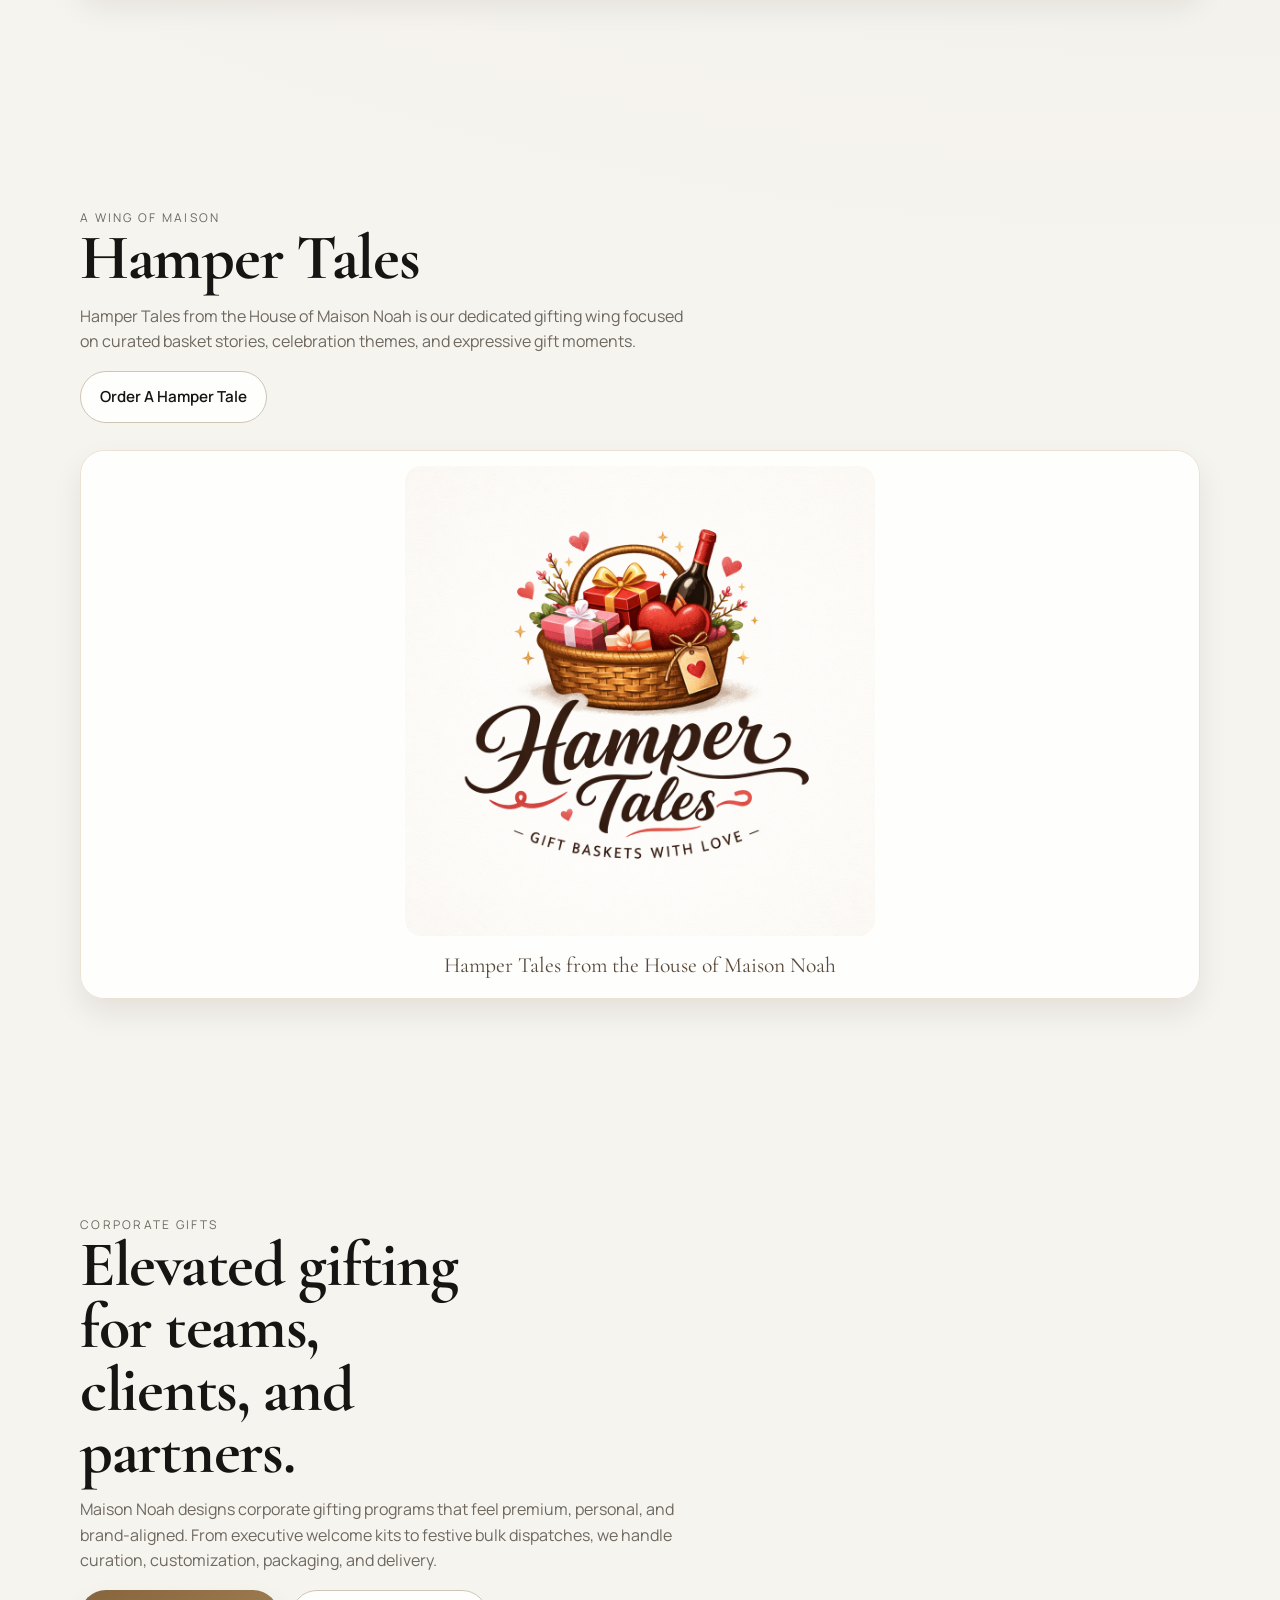
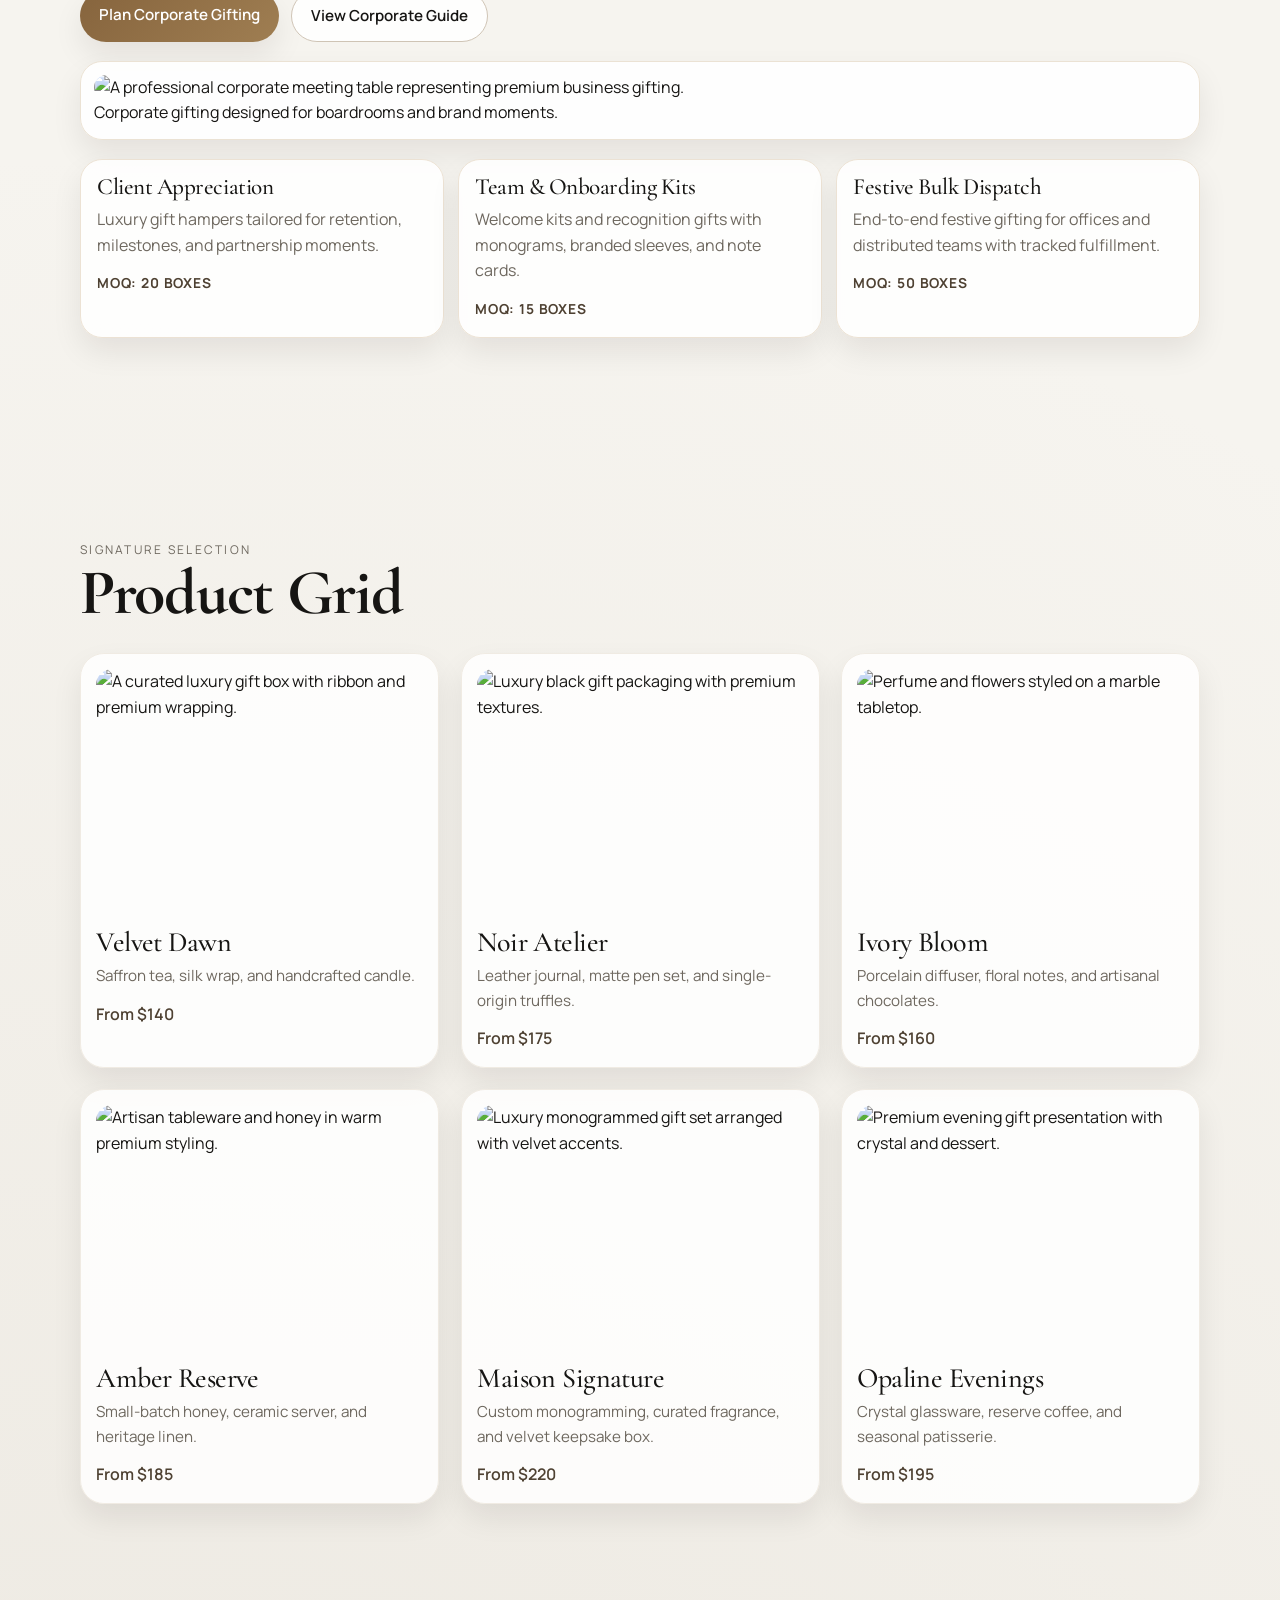
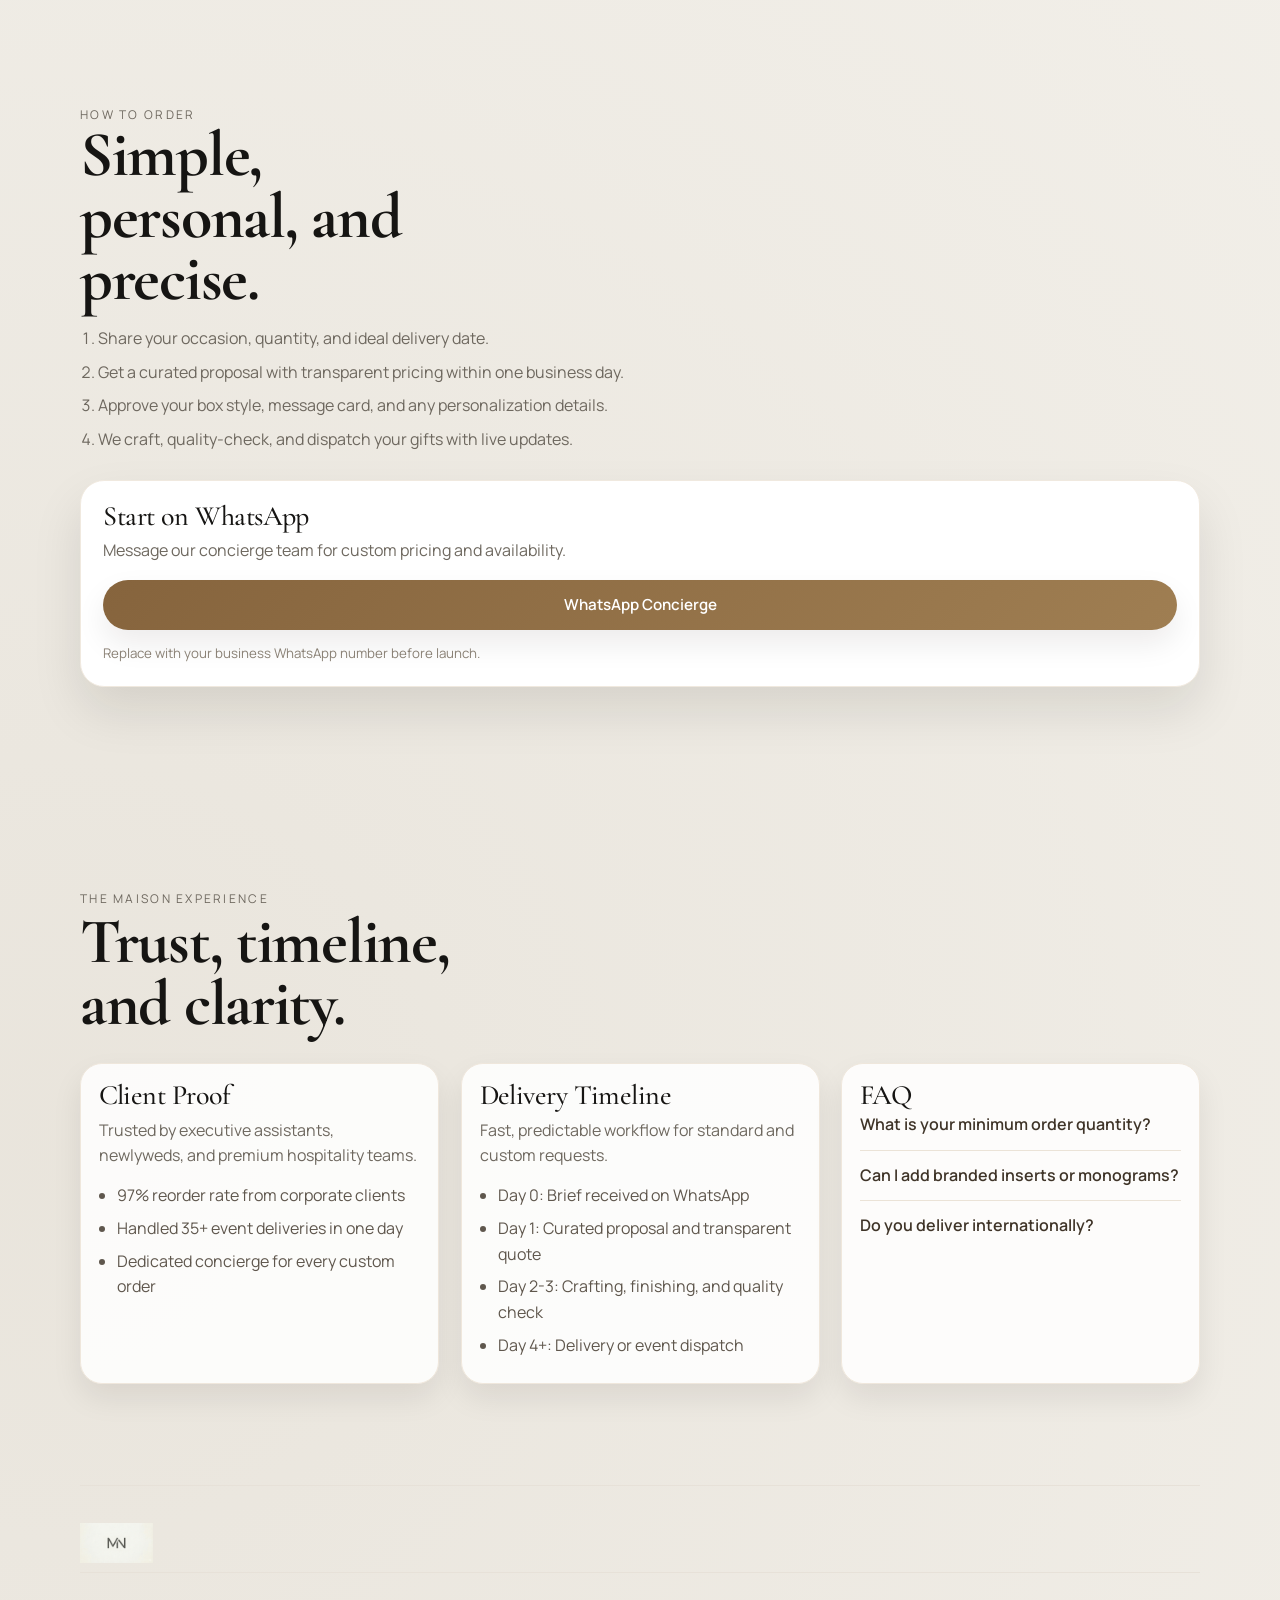
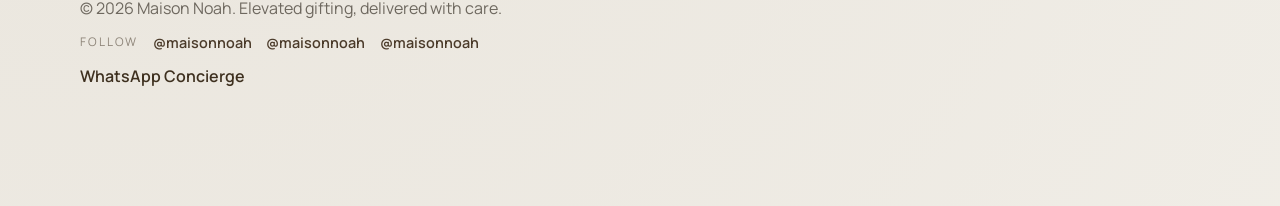
==== commit fe2ea4a1: "mobile" ====
--- a/index.html
+++ b/index.html
@@ -65,12 +65,12 @@
     <header class="navbar">
       <div class="navbar-container">
         <a class="navbar-brand" href="#top" aria-label="Maison Noah home"><img class="navbar-logo" src="mnlogo.png" alt="Maison Noah" />Maison Noah</a>
+        <button class="mode-toggle-btn" id="modeToggleBtn" onclick="toggleMode()" title="Switch to Corporate View">Switch to Corporate View</button>
         <button class="mobile-menu-toggle" id="mobileMenuToggle" type="button" aria-label="Toggle menu" aria-expanded="false">
           <span></span>
           <span></span>
           <span></span>
         </button>
-        <button class="mode-toggle-btn" id="modeToggleBtn" onclick="toggleMode()" title="Switch to Corporate View">Switch to Corporate View</button>
         <nav class="navbar-links" id="mobileMenu" aria-label="Quick section navigation">
           <div class="navbar-links-track">
             <a class="navbar-link active" href="#home" data-section="home">Home</a>
@@ -895,7 +895,7 @@
 
         // Close menu when clicking outside
         document.addEventListener("click", (e) => {
-          if (!e.target.closest(".site-header")) {
+          if (!e.target.closest(".navbar")) {
             menuToggle.setAttribute("aria-expanded", "false");
             mobileMenu.classList.remove("open");
           }
--- a/styles.css
+++ b/styles.css
@@ -18,6 +18,10 @@
 
 html {
   scroll-behavior: smooth;
+  /* iOS-like momentum scrolling */
+  -webkit-overflow-scrolling: touch;
+  scrollbar-width: thin;
+  scrollbar-color: rgba(98, 69, 37, 0.3) transparent;
 }
 
 body {
@@ -30,6 +34,9 @@
     var(--bg);
   line-height: 1.6;
   padding-bottom: 4.5rem;
+  /* Smooth interactions */
+  -webkit-font-smoothing: antialiased;
+  -moz-osx-font-smoothing: grayscale;
 }
 
 .scroll-progress {
@@ -319,7 +326,7 @@
   display: inline-block;
   position: relative;
   overflow: hidden;
-  transition: transform 200ms ease, box-shadow 200ms ease, background-color 200ms ease;
+  transition: transform 240ms cubic-bezier(0.34, 1.56, 0.64, 1), box-shadow 240ms ease, background-color 240ms ease;
 }
 
 .btn::after {
@@ -388,6 +395,14 @@
   border-radius: 22px;
   padding: 1.05rem;
   box-shadow: var(--shadow-soft);
+  transition: transform 300ms cubic-bezier(0.34, 1.56, 0.64, 1), box-shadow 300ms ease, border-color 300ms ease;
+  cursor: pointer;
+}
+
+.team-card:hover {
+  transform: translateY(-8px);
+  box-shadow: 0 24px 48px rgba(24, 19, 12, 0.16);
+  border-color: #dac9af;
 }
 
 .team-avatar {
@@ -629,12 +644,14 @@
   border-radius: 24px;
   padding: 0.95rem;
   box-shadow: var(--shadow-soft);
-  transition: transform 280ms ease, box-shadow 280ms ease;
+  transition: transform 300ms cubic-bezier(0.34, 1.56, 0.64, 1), box-shadow 300ms ease, border-color 300ms ease;
+  overflow: hidden;
 }
 
 .product-card:hover {
-  transform: translateY(-4px);
-  box-shadow: 0 28px 42px rgba(24, 19, 12, 0.14);
+  transform: translateY(-6px) scale(1.01);
+  box-shadow: 0 28px 52px rgba(24, 19, 12, 0.12);
+  border-color: #dac9af;
 }
 
 .product-image {
@@ -643,6 +660,11 @@
   object-fit: cover;
   border-radius: 16px;
   margin-bottom: 0.95rem;
+  transition: transform 400ms cubic-bezier(0.34, 1.56, 0.64, 1);
+}
+
+.product-card:hover .product-image {
+  transform: scale(1.05);
 }
 
 .product-card p {
@@ -686,11 +708,25 @@
   border-radius: 22px;
   padding: 0.8rem;
   box-shadow: var(--shadow-soft);
+  transition: transform 300ms cubic-bezier(0.34, 1.56, 0.64, 1), box-shadow 300ms ease, border-color 300ms ease;
+  overflow: hidden;
+}
+
+.corporate-visual:hover {
+  transform: translateY(-6px);
+  box-shadow: 0 24px 56px rgba(24, 19, 12, 0.12);
+  border-color: #d9cec0;
 }
 
 .corporate-visual img {
   width: 100%;
   border-radius: 14px;
+  transition: transform 400ms cubic-bezier(0.34, 1.56, 0.64, 1);
+}
+
+.corporate-visual:hover img {
+  transform: scale(1.04);
+}
   aspect-ratio: 4 / 3;
   object-fit: cover;
 }
@@ -713,6 +749,13 @@
   border-radius: 22px;
   padding: 1rem;
   box-shadow: var(--shadow-soft);
+  transition: transform 300ms cubic-bezier(0.34, 1.56, 0.64, 1), box-shadow 300ms ease, border-color 300ms ease;
+}
+
+.corporate-card:hover {
+  transform: translateY(-6px);
+  box-shadow: 0 20px 44px rgba(24, 19, 12, 0.12);
+  border-color: #dac9af;
 }
 
 .corporate-card h3 {
@@ -754,6 +797,13 @@
   border-radius: 24px;
   padding: 1.4rem;
   box-shadow: var(--shadow-strong);
+  transition: transform 300ms cubic-bezier(0.34, 1.56, 0.64, 1), box-shadow 300ms ease, border-color 300ms ease;
+}
+
+.order-card:hover {
+  transform: translateY(-4px);
+  box-shadow: 0 28px 64px rgba(24, 19, 12, 0.14);
+  border-color: #d9cec0;
 }
 
 .order-card p {
@@ -1528,13 +1578,97 @@
 
 .reveal {
   opacity: 0;
-  transform: translateY(14px);
-  transition: opacity 700ms ease, transform 700ms ease;
+  transform: translateY(20px);
+  transition: opacity 800ms cubic-bezier(0.34, 1.56, 0.64, 1), transform 800ms cubic-bezier(0.34, 1.56, 0.64, 1);
+  will-change: opacity, transform;
 }
 
 .reveal.visible {
   opacity: 1;
   transform: translateY(0);
+}
+
+/* Staggered entrance animations */
+.reveal:nth-child(1) { transition-delay: 0ms; }
+.reveal:nth-child(2) { transition-delay: 80ms; }
+.reveal:nth-child(3) { transition-delay: 160ms; }
+.reveal:nth-child(4) { transition-delay: 240ms; }
+.reveal:nth-child(5) { transition-delay: 320ms; }
+.reveal:nth-child(n+6) { transition-delay: 400ms; }
+
+/* Alternative entrance animations */
+@keyframes slideInUp {
+  from {
+    opacity: 0;
+    transform: translateY(30px);
+  }
+  to {
+    opacity: 1;
+    transform: translateY(0);
+  }
+}
+
+@keyframes fadeInScale {
+  from {
+    opacity: 0;
+    transform: scale(0.95);
+  }
+  to {
+    opacity: 1;
+    transform: scale(1);
+  }
+}
+
+@keyframes slideInLeft {
+  from {
+    opacity: 0;
+    transform: translateX(-30px);
+  }
+  to {
+    opacity: 1;
+    transform: translateX(0);
+  }
+}
+
+@keyframes slideInRight {
+  from {
+    opacity: 0;
+    transform: translateX(30px);
+  }
+  to {
+    opacity: 1;
+    transform: translateX(0);
+  }
+}
+
+@keyframes glowPulse {
+  0% {
+    box-shadow: 0 0 0 0 rgba(212, 175, 55, 0.4);
+  }
+  50% {
+    box-shadow: 0 0 0 10px rgba(212, 175, 55, 0);
+  }
+  100% {
+    box-shadow: 0 0 0 0 rgba(212, 175, 55, 0);
+  }
+}
+
+@keyframes smoothBounce {
+  0%, 100% {
+    transform: translateY(0);
+  }
+  50% {
+    transform: translateY(-8px);
+  }
+}
+
+@keyframes softGlow {
+  0%, 100% {
+    box-shadow: 0 0 20px rgba(212, 175, 55, 0.1);
+  }
+  50% {
+    box-shadow: 0 0 40px rgba(212, 175, 55, 0.2);
+  }
 }
 
 @keyframes floatAura {
@@ -1602,6 +1736,11 @@
   cursor: pointer;
   padding: 0;
   z-index: 32;
+  transition: opacity 200ms ease;
+}
+
+.mobile-menu-toggle:active {
+  opacity: 0.7;
 }
 
 .mobile-menu-toggle span {
@@ -1609,12 +1748,12 @@
   height: 2.5px;
   background: var(--text);
   border-radius: 2px;
-  transition: all 300ms ease;
+  transition: all 300ms cubic-bezier(0.4, 0, 0.2, 1);
   margin: 4px 0;
 }
 
 .mobile-menu-toggle[aria-expanded="true"] span:nth-child(1) {
-  transform: rotate(45deg) translate(8px, 8px);
+  transform: rotate(45deg) translate(10px, 10px);
 }
 
 .mobile-menu-toggle[aria-expanded="true"] span:nth-child(2) {
@@ -1630,19 +1769,40 @@
   .mobile-menu-toggle {
     display: flex;
     margin-left: auto;
+    padding: 8px 12px;
+    min-height: 44px;
+    min-width: 44px;
+    justify-content: center;
+    align-items: center;
   }
 
   .navbar {
-    padding: 0.5rem 0;
+    padding: 0.6rem 0;
+    background: rgba(246, 244, 239, 0.95);
+    backdrop-filter: blur(12px);
   }
 
   .navbar-container {
-    gap: 0.3rem;
+    gap: 0.75rem;
+    padding: 0 1rem;
+  }
+
+  .navbar-brand {
+    font-size: 1.1rem;
   }
 
   .mode-toggle-btn {
-    padding: 0.35rem 0.6rem;
+    padding: 8px 12px;
     font-size: 0.65rem;
+    min-height: 44px;
+    display: flex;
+    align-items: center;
+    justify-content: center;
+    transition: all 200ms ease;
+  }
+
+  .mode-toggle-btn:active {
+    transform: scale(0.97);
   }
 
   .navbar-links {
@@ -1650,49 +1810,64 @@
     top: 56px;
     left: 0;
     right: 0;
-    background: var(--surface);
+    bottom: 0;
+    background: rgba(246, 244, 239, 0.98);
+    backdrop-filter: blur(12px);
     border: none;
     border-radius: 0;
-    border-top: 1px solid var(--line);
+    border-top: 2px solid #e8dfd1;
     padding: 0;
     gap: 0;
     flex-direction: column;
     max-height: 0;
     overflow: hidden;
-    transition: max-height 300ms ease;
+    transition: max-height 320ms cubic-bezier(0.4, 0, 0.2, 1);
     z-index: 30;
-    box-shadow: 0 8px 16px rgba(0, 0, 0, 0.1);
+    box-shadow: none;
   }
 
   .navbar-links.open {
-    max-height: 60vh;
+    max-height: calc(100vh - 56px);
     overflow-y: auto;
+    box-shadow: inset 0 2px 8px rgba(0, 0, 0, 0.04);
   }
 
   .navbar-links-track {
     flex-direction: column;
     gap: 0;
     width: 100%;
+    padding: 0.5rem 0;
   }
 
   .navbar-link {
-    font-size: 0.9rem;
-    padding: 0.75rem 1rem;
+    font-size: 0.95rem;
+    padding: 1rem 1rem;
     border-radius: 0;
     display: block;
     width: 100%;
     text-align: left;
     border: none;
-    border-bottom: 1px solid var(--line);
+    border-left: 3px solid transparent;
+    transition: all 180ms ease;
+    color: #4a4036;
+    font-weight: 500;
+    letter-spacing: 0.3px;
+  }
+
+  .navbar-link:active {
+    background: rgba(212, 175, 55, 0.08);
   }
 
   .navbar-link:hover {
-    background: var(--bg);
+    background: rgba(212, 175, 55, 0.06);
+    border-left-color: transparent;
   }
 
   .navbar-link.active {
-    background: linear-gradient(135deg, var(--accent-strong), var(--accent));
-    color: #fff;
+    background: linear-gradient(90deg, rgba(212, 175, 55, 0.12), transparent);
+    border-left-color: #D4AF37;
+    color: #1e1a15;
+    font-weight: 600;
   }
 
   .quick-jump-trigger {
@@ -1708,7 +1883,6 @@
     padding: 0.4rem 0.8rem;
   }
 
-  /* Butler responsive adjustments */
   .butler-launcher {
     right: 0.6rem;
     bottom: 4.8rem;
@@ -1767,7 +1941,6 @@
     padding: 0.4rem 0.6rem;
   }
 
-  /* Ensure animations still work */
   .butler-msg {
     animation: butlerMessageIn 260ms ease;
   }
@@ -1787,7 +1960,7 @@
   h2 {
     font-size: clamp(20px, 5vw, 32px);
   }
-}
+}}
 
 @media (min-width: 720px) {
   .mobile-menu-toggle {
